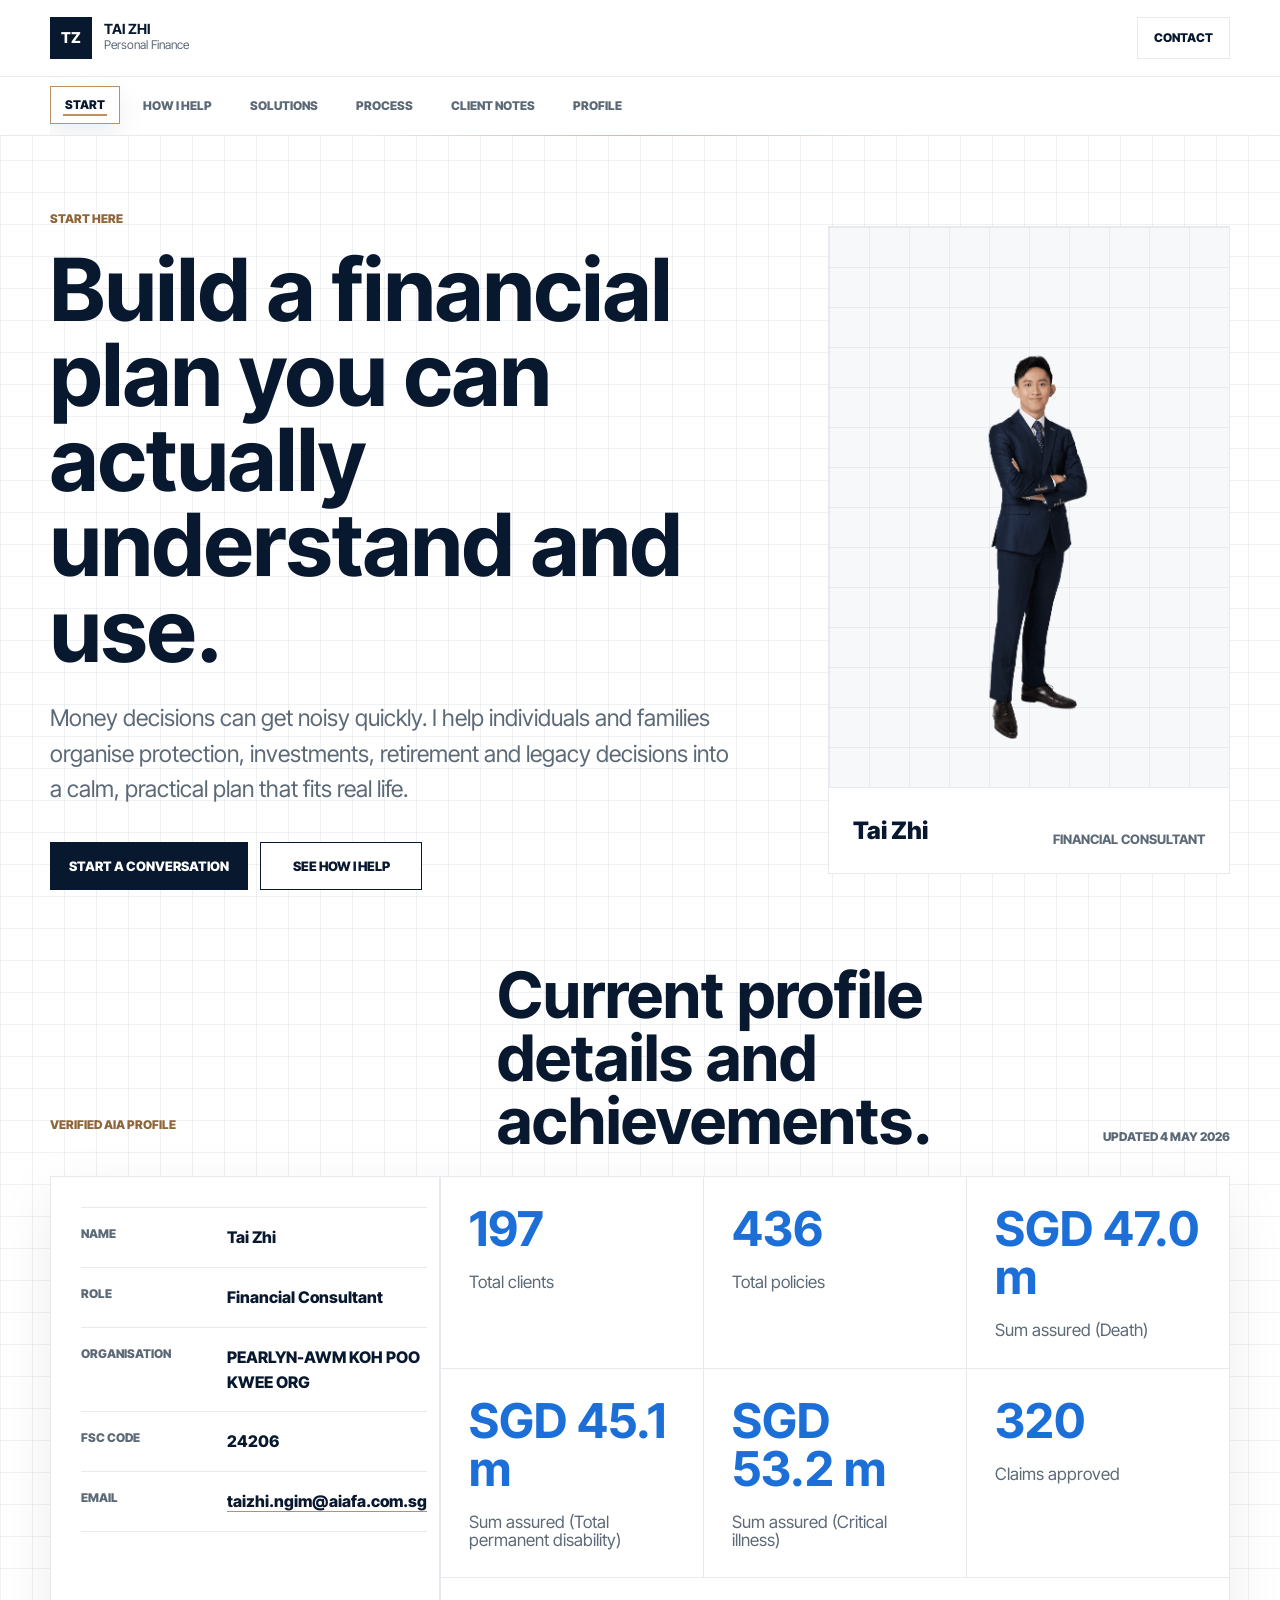
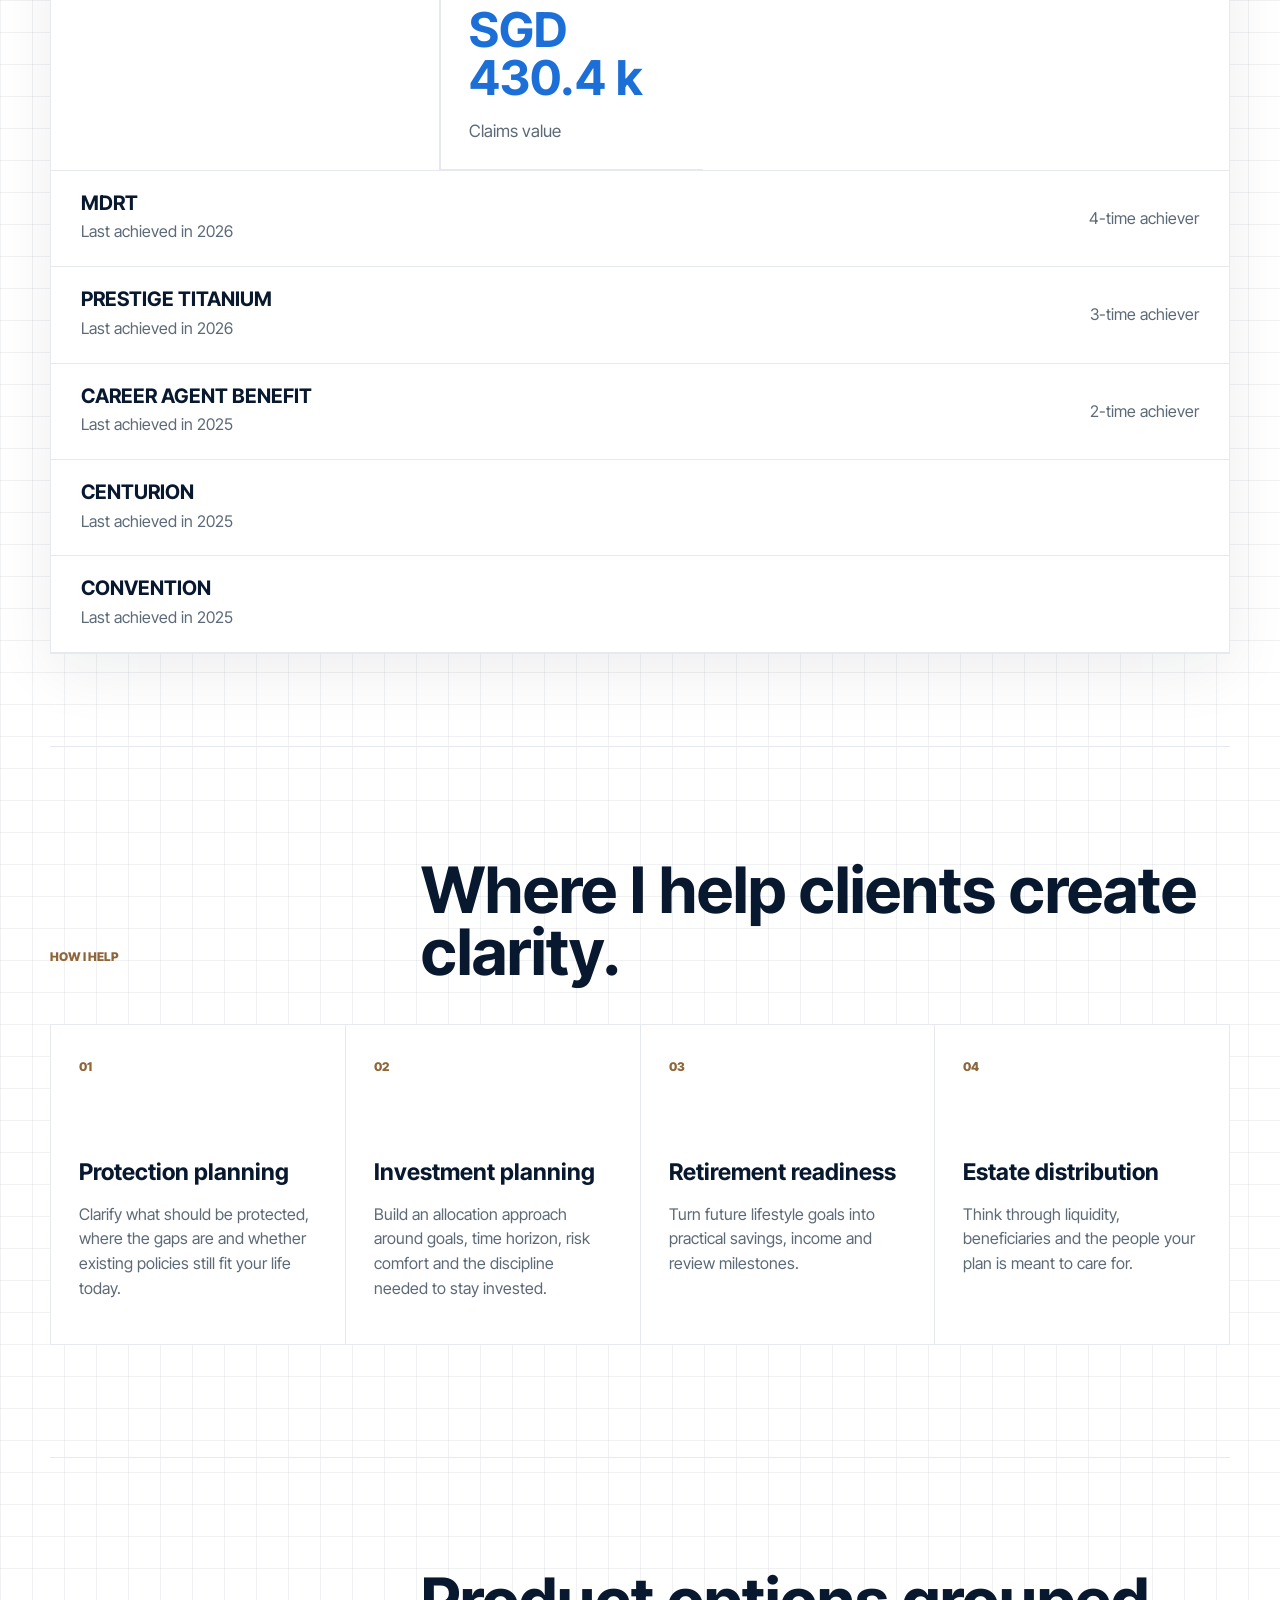
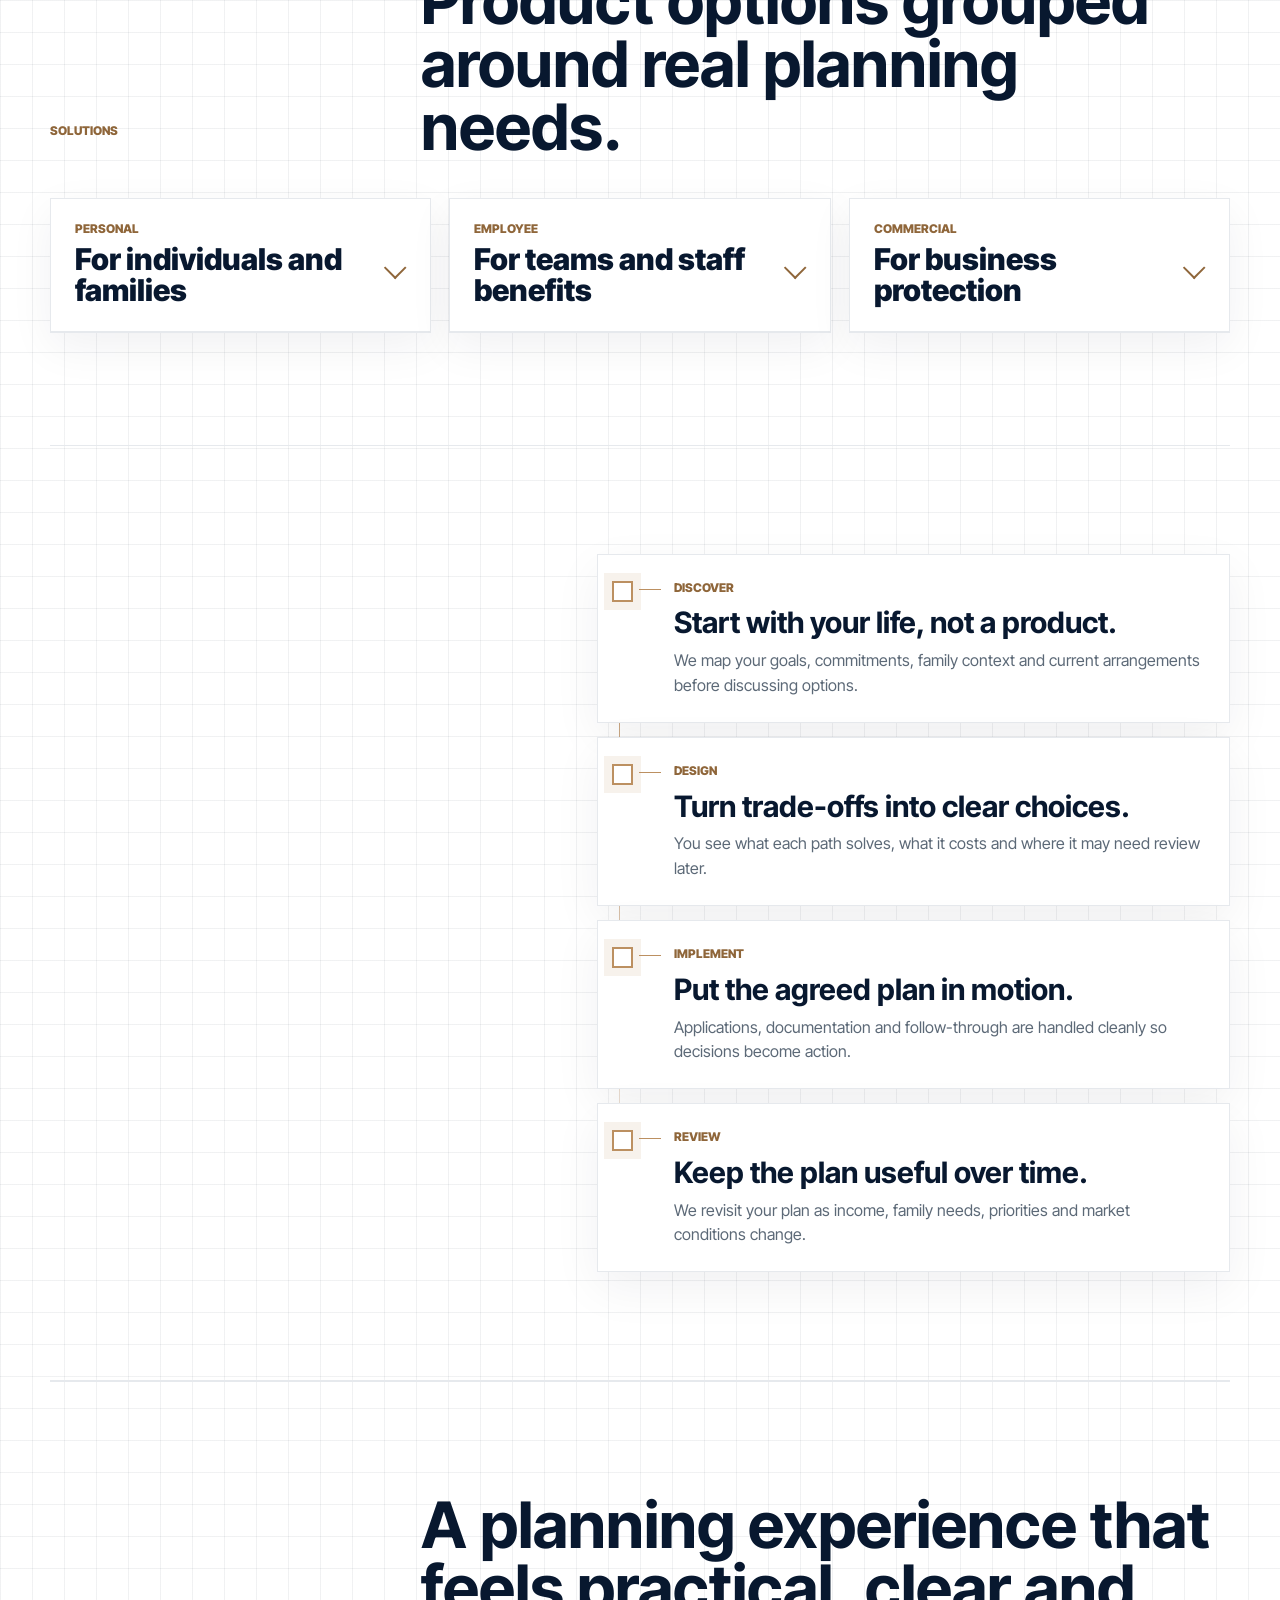
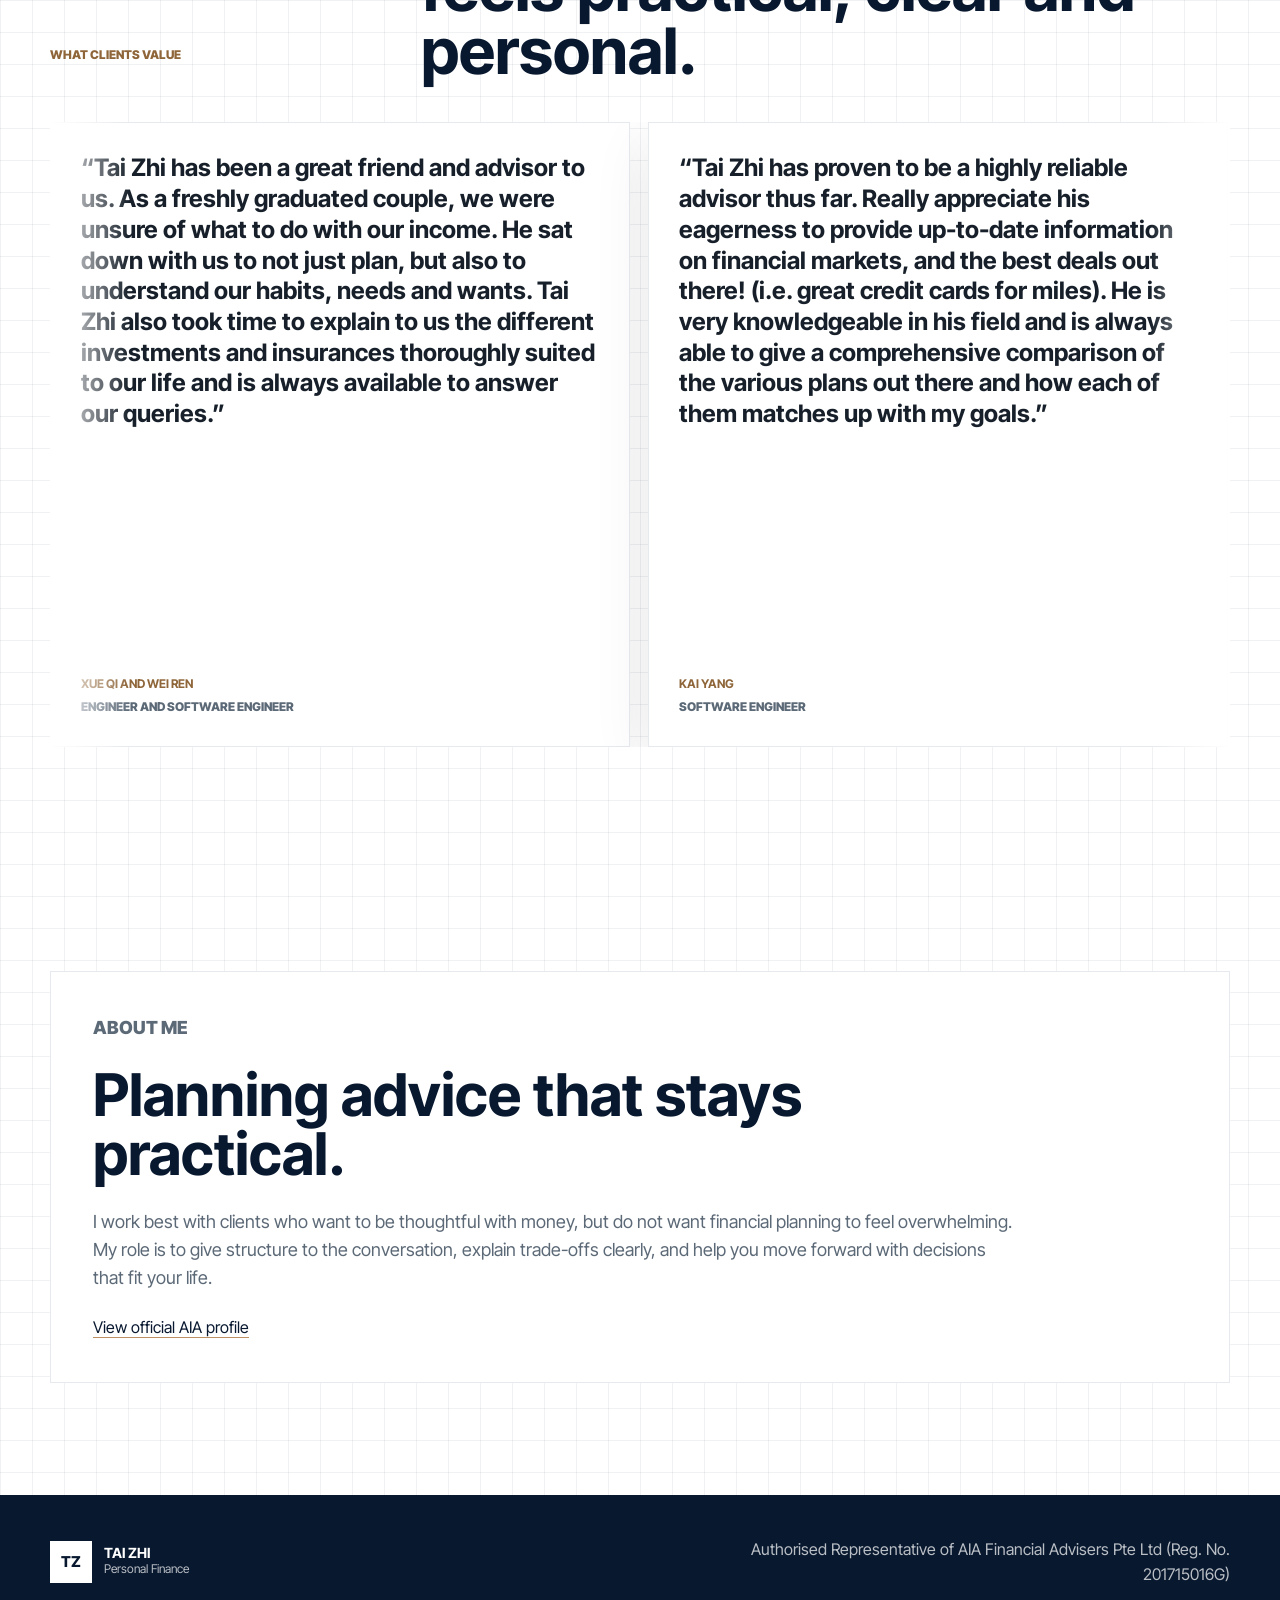
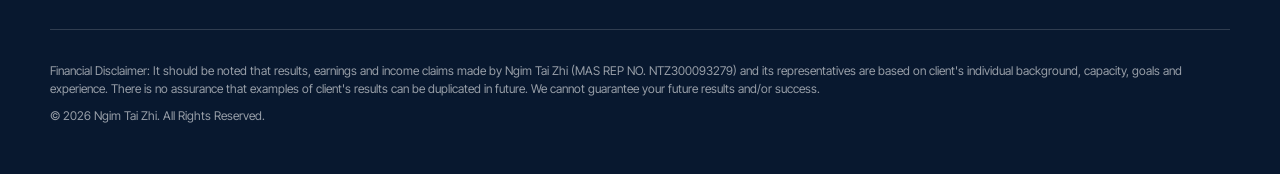
==== index.html @ 0b9ac3a2 "Add AIA proof section and testimonial carousel" ====
<!doctype html>
<html lang="en-SG">
  <head>
    <meta charset="utf-8">
    <meta name="viewport" content="width=device-width, initial-scale=1">
    <title>Ngim Tai Zhi | Personal Finance</title>
    <meta name="description" content="Friendly, structured financial planning with Ngim Tai Zhi, AIAFA Financial Services Consultant.">
    <meta property="og:title" content="Ngim Tai Zhi | Personal Finance">
    <meta property="og:description" content="Protection, investment, retirement and legacy planning made clearer.">
    <meta property="og:type" content="website">
    <meta property="og:image" content="assets/mirror/framerusercontent.com/images/7gYDsqdzxhE9u6Rc389NluDOKk.scale-down-to-1024.png">
    <meta name="theme-color" content="#08182f">
    <link rel="preconnect" href="https://fonts.googleapis.com">
    <link rel="preconnect" href="https://fonts.gstatic.com" crossorigin>
    <link href="https://fonts.googleapis.com/css2?family=Inter+Tight:wght@400;500;600;700;800;900&display=swap" rel="stylesheet">
    <link rel="stylesheet" href="assets/redesign.css">
    <script async src="https://www.googletagmanager.com/gtag/js?id=G-VYE7EDQP5F"></script>
    <script>
      window.dataLayer = window.dataLayer || [];
      function gtag(){window.dataLayer.push(arguments);}
      gtag("js", new Date());
      gtag("config", "G-VYE7EDQP5F");
    </script>
  </head>
  <body>
    <a class="skip-link" href="#main">Skip to content</a>

    <header class="site-header" data-header>
      <nav class="nav-shell" aria-label="Primary navigation">
        <a class="brand" href="#top" aria-label="Ngim Tai Zhi home">
          <span class="brand-mark">TZ</span>
          <span class="brand-text">
            <strong>Tai Zhi</strong>
            <small>Personal Finance</small>
          </span>
        </a>
        <a class="header-cta" href="https://wa.me/6597721028" target="_blank" rel="noopener">Contact</a>
      </nav>
    </header>

    <nav class="section-tabs" aria-label="Page sections">
      <div class="tab-inner">
        <a class="tab-link is-active" href="#top" data-tab-link>Start</a>
        <a class="tab-link" href="#services" data-tab-link>How I Help</a>
        <a class="tab-link" href="#products" data-tab-link>Solutions</a>
        <a class="tab-link" href="#method" data-tab-link>Process</a>
        <a class="tab-link" href="#testimonials" data-tab-link>Client Notes</a>
        <a class="tab-link" href="#profile" data-tab-link>Profile</a>
      </div>
    </nav>

    <main id="main">
      <section class="hero" id="top" aria-labelledby="hero-title">
        <div class="hero-copy">
          <p class="eyebrow">Start here</p>
          <h1 id="hero-title">Build a financial plan you can actually understand and use.</h1>
          <p class="hero-lede">
            Money decisions can get noisy quickly. I help individuals and families organise protection, investments, retirement and legacy decisions into a calm, practical plan that fits real life.
          </p>
          <div class="hero-actions">
            <a class="button button-primary" href="https://wa.me/6597721028" target="_blank" rel="noopener">Start a conversation</a>
            <a class="button button-secondary" href="#services">See how I help</a>
          </div>
        </div>
        <aside class="hero-card" aria-label="Tai Zhi profile summary">
          <div class="portrait-frame">
            <img src="assets/mirror/framerusercontent.com/images/7gYDsqdzxhE9u6Rc389NluDOKk.scale-down-to-1024.png" alt="Ngim Tai Zhi">
          </div>
          <div class="profile-mini">
            <p data-aia-name>Tai Zhi</p>
            <span data-aia-role>Financial Consultant</span>
          </div>
        </aside>
      </section>

      <section class="profile-proof scroll-section" id="profile" aria-labelledby="profile-proof-title">
        <div class="profile-proof-heading">
          <p class="eyebrow">Verified AIA profile</p>
          <h2 id="profile-proof-title">Current profile details and achievements.</h2>
          <p data-aia-synced>Updated 4 May 2026</p>
        </div>
        <div class="profile-proof-card">
          <div class="profile-summary">
            <dl>
              <div>
                <dt>Name</dt>
                <dd data-aia-name>Tai Zhi</dd>
              </div>
              <div>
                <dt>Role</dt>
                <dd data-aia-role>Financial Consultant</dd>
              </div>
              <div>
                <dt>Organisation</dt>
                <dd data-aia-organisation>PEARLYN-AWM KOH POO KWEE ORG</dd>
              </div>
              <div>
                <dt>FSC code</dt>
                <dd data-aia-fsc>24206</dd>
              </div>
              <div>
                <dt>Email</dt>
                <dd><a href="mailto:taizhi.ngim@aiafa.com.sg" data-aia-email>taizhi.ngim@aiafa.com.sg</a></dd>
              </div>
            </dl>
          </div>
          <div class="profile-stats" data-aia-stats>
            <div><strong>197</strong><span>Total clients</span></div>
            <div><strong>436</strong><span>Total policies</span></div>
            <div><strong>SGD 47.0 m</strong><span>Sum assured (Death)</span></div>
            <div><strong>SGD 45.1 m</strong><span>Sum assured (Total permanent disability)</span></div>
            <div><strong>SGD 53.2 m</strong><span>Sum assured (Critical illness)</span></div>
            <div><strong>320</strong><span>Claims approved</span></div>
            <div><strong>SGD 430.4 k</strong><span>Claims value</span></div>
          </div>
          <div class="achievement-list" data-aia-achievements>
            <article>
              <div><h3>MDRT</h3><p>Last achieved in 2026</p></div>
              <span>4-time achiever</span>
            </article>
            <article>
              <div><h3>PRESTIGE TITANIUM</h3><p>Last achieved in 2026</p></div>
              <span>3-time achiever</span>
            </article>
            <article>
              <div><h3>CAREER AGENT BENEFIT</h3><p>Last achieved in 2025</p></div>
              <span>2-time achiever</span>
            </article>
            <article>
              <div><h3>CENTURION</h3><p>Last achieved in 2025</p></div>
            </article>
            <article>
              <div><h3>CONVENTION</h3><p>Last achieved in 2025</p></div>
            </article>
          </div>
        </div>
      </section>

      <section class="section services-section scroll-section" id="services" aria-labelledby="services-title">
        <div class="section-heading">
          <p class="eyebrow">How I help</p>
          <h2 id="services-title">Where I help clients create clarity.</h2>
        </div>
        <div class="service-grid">
          <article>
            <span>01</span>
            <h3>Protection planning</h3>
            <p>Clarify what should be protected, where the gaps are and whether existing policies still fit your life today.</p>
          </article>
          <article>
            <span>02</span>
            <h3>Investment planning</h3>
            <p>Build an allocation approach around goals, time horizon, risk comfort and the discipline needed to stay invested.</p>
          </article>
          <article>
            <span>03</span>
            <h3>Retirement readiness</h3>
            <p>Turn future lifestyle goals into practical savings, income and review milestones.</p>
          </article>
          <article>
            <span>04</span>
            <h3>Estate distribution</h3>
            <p>Think through liquidity, beneficiaries and the people your plan is meant to care for.</p>
          </article>
        </div>
      </section>

      <section class="section product-section scroll-section" id="products" aria-labelledby="products-title">
        <div class="section-heading">
          <p class="eyebrow">Solutions</p>
          <h2 id="products-title">Product options grouped around real planning needs.</h2>
        </div>
        <div class="offering-cards" data-offerings>
          <article class="offering-card">
            <button class="offering-trigger" type="button" aria-expanded="false">
              <span>
                <small>Personal</small>
                For individuals and families
              </span>
              <span class="chevron" aria-hidden="true"></span>
            </button>
            <div class="offering-content">
              <div>
                <h3>Protection</h3>
                <ul>
                  <li>Life insurance</li>
                  <li>Critical illness insurance</li>
                  <li>Accident and health insurance</li>
                  <li>Disability insurance</li>
                  <li>Travel insurance</li>
                </ul>
              </div>
              <div>
                <h3>Savings and investments</h3>
                <ul>
                  <li>Investment-linked plans</li>
                  <li>Savings and endowment plans</li>
                  <li>Retirement payout plans</li>
                  <li>Legacy plans</li>
                </ul>
              </div>
            </div>
          </article>
          <article class="offering-card">
            <button class="offering-trigger" type="button" aria-expanded="false">
              <span>
                <small>Employee</small>
                For teams and staff benefits
              </span>
              <span class="chevron" aria-hidden="true"></span>
            </button>
            <div class="offering-content">
              <div>
                <h3>Group benefits</h3>
                <ul>
                  <li>Group life insurance</li>
                  <li>Group critical illness insurance</li>
                  <li>Group accident and health insurance</li>
                  <li>Group outpatient GP coverage</li>
                  <li>Group dental insurance</li>
                  <li>Group foreign worker insurance</li>
                  <li>Group business travel insurance</li>
                </ul>
              </div>
            </div>
          </article>
          <article class="offering-card">
            <button class="offering-trigger" type="button" aria-expanded="false">
              <span>
                <small>Commercial</small>
                For business protection
              </span>
              <span class="chevron" aria-hidden="true"></span>
            </button>
            <div class="offering-content">
              <div>
                <h3>Business coverage</h3>
                <ul>
                  <li>Property insurance</li>
                  <li>Liability insurance</li>
                  <li>Motor insurance</li>
                  <li>Construction insurance</li>
                </ul>
              </div>
            </div>
          </article>
        </div>
      </section>

      <section class="method-section scroll-section" id="method" aria-labelledby="method-title">
        <div class="method-heading">
          <p class="eyebrow">How we work</p>
          <h2 id="method-title">A simple rhythm for decisions you can stand behind.</h2>
        </div>
        <div class="process-display" role="list">
          <article class="process-card" role="listitem">
            <span>Discover</span>
            <h3>Start with your life, not a product.</h3>
            <p>We map your goals, commitments, family context and current arrangements before discussing options.</p>
          </article>
          <article class="process-card" role="listitem">
            <span>Design</span>
            <h3>Turn trade-offs into clear choices.</h3>
            <p>You see what each path solves, what it costs and where it may need review later.</p>
          </article>
          <article class="process-card" role="listitem">
            <span>Implement</span>
            <h3>Put the agreed plan in motion.</h3>
            <p>Applications, documentation and follow-through are handled cleanly so decisions become action.</p>
          </article>
          <article class="process-card" role="listitem">
            <span>Review</span>
            <h3>Keep the plan useful over time.</h3>
            <p>We revisit your plan as income, family needs, priorities and market conditions change.</p>
          </article>
        </div>
      </section>

      <section class="section testimonial-section scroll-section" id="testimonials" aria-labelledby="testimonials-title">
        <div class="section-heading">
          <p class="eyebrow">What clients value</p>
          <h2 id="testimonials-title">A planning experience that feels practical, clear and personal.</h2>
        </div>
        <div class="testimonial-carousel" aria-label="Client testimonial carousel">
          <div class="testimonial-track">
            <figure class="testimonial-card">
              <blockquote>“Tai Zhi has been a great friend and advisor to us. As a freshly graduated couple, we were unsure of what to do with our income. He sat down with us to not just plan, but also to understand our habits, needs and wants. Tai Zhi also took time to explain to us the different investments and insurances thoroughly suited to our life and is always available to answer our queries.”</blockquote>
              <figcaption><strong>Xue Qi and Wei Ren</strong><span>Engineer and Software Engineer</span></figcaption>
            </figure>
            <figure class="testimonial-card">
              <blockquote>“Tai Zhi has proven to be a highly reliable advisor thus far. Really appreciate his eagerness to provide up-to-date information on financial markets, and the best deals out there! (i.e. great credit cards for miles). He is very knowledgeable in his field and is always able to give a comprehensive comparison of the various plans out there and how each of them matches up with my goals.”</blockquote>
              <figcaption><strong>Kai Yang</strong><span>Software Engineer</span></figcaption>
            </figure>
            <figure class="testimonial-card">
              <blockquote>“The past 5 years with Tai Zhi has been professional and delightful. He possesses a great understanding of personal finance and his ability to be analytical yet able to translate complex financial concepts into clear, actionable advice has been invaluable to me. He understands my goals, risk tolerance and preferences, tailoring a comprehensive financial plan that aligns perfectly with our needs. Tai Zhi also consistently keeps us informed about new developments concerning our portfolio to ensure it is well balanced and prudent, and would regularly offer proactive advice on new developments. He remains easily reachable and approachable all these years!”</blockquote>
              <figcaption><strong>Cyrus and Merjorie</strong><span>Software Engineer and Product Manager</span></figcaption>
            </figure>
            <figure class="testimonial-card">
              <blockquote>“Working with Tai Zhi over the past couple of years has not only brought significant tranquility to my financial life but also added a layer of trust and reliability that is hard to find. His profound expertise in financial planning and investment is evident, yet what strikes me most is his humility and honesty when faced with uncertainties, and always ensuring to seek out answers diligently. I experience peace of mind knowing that my finances are in his capable hands, is invaluable and allows me to focus on other aspects of life without any underlying worry about!”</blockquote>
              <figcaption><strong>Chester</strong><span>Software Engineer</span></figcaption>
            </figure>
            <figure class="testimonial-card" aria-hidden="true">
              <blockquote>“Tai Zhi has been a great friend and advisor to us. As a freshly graduated couple, we were unsure of what to do with our income. He sat down with us to not just plan, but also to understand our habits, needs and wants. Tai Zhi also took time to explain to us the different investments and insurances thoroughly suited to our life and is always available to answer our queries.”</blockquote>
              <figcaption><strong>Xue Qi and Wei Ren</strong><span>Engineer and Software Engineer</span></figcaption>
            </figure>
            <figure class="testimonial-card" aria-hidden="true">
              <blockquote>“Tai Zhi has proven to be a highly reliable advisor thus far. Really appreciate his eagerness to provide up-to-date information on financial markets, and the best deals out there! (i.e. great credit cards for miles). He is very knowledgeable in his field and is always able to give a comprehensive comparison of the various plans out there and how each of them matches up with my goals.”</blockquote>
              <figcaption><strong>Kai Yang</strong><span>Software Engineer</span></figcaption>
            </figure>
            <figure class="testimonial-card" aria-hidden="true">
              <blockquote>“The past 5 years with Tai Zhi has been professional and delightful. He possesses a great understanding of personal finance and his ability to be analytical yet able to translate complex financial concepts into clear, actionable advice has been invaluable to me. He understands my goals, risk tolerance and preferences, tailoring a comprehensive financial plan that aligns perfectly with our needs. Tai Zhi also consistently keeps us informed about new developments concerning our portfolio to ensure it is well balanced and prudent, and would regularly offer proactive advice on new developments. He remains easily reachable and approachable all these years!”</blockquote>
              <figcaption><strong>Cyrus and Merjorie</strong><span>Software Engineer and Product Manager</span></figcaption>
            </figure>
            <figure class="testimonial-card" aria-hidden="true">
              <blockquote>“Working with Tai Zhi over the past couple of years has not only brought significant tranquility to my financial life but also added a layer of trust and reliability that is hard to find. His profound expertise in financial planning and investment is evident, yet what strikes me most is his humility and honesty when faced with uncertainties, and always ensuring to seek out answers diligently. I experience peace of mind knowing that my finances are in his capable hands, is invaluable and allows me to focus on other aspects of life without any underlying worry about!”</blockquote>
              <figcaption><strong>Chester</strong><span>Software Engineer</span></figcaption>
            </figure>
          </div>
        </div>
      </section>

      <section class="section profile-section scroll-section" aria-labelledby="profile-title">
        <article class="about-card">
          <p class="eyebrow">About me</p>
          <h2 id="profile-title">Planning advice that stays practical.</h2>
          <p>
            I work best with clients who want to be thoughtful with money, but do not want financial planning to feel overwhelming. My role is to give structure to the conversation, explain trade-offs clearly, and help you move forward with decisions that fit your life.
          </p>
          <a href="https://www.aia.com.sg/en/agent-profile?cd=011&q=xc30d040903027e3aa989713403fb74d23d01ea5ded1381c48278f7943a4037b4d7827c48d038cf7a2e228e761c1370c6a0d27c20cdddf482da065c3886e3b2bc9e1ad74a409c158d772cff60ab97&utm_source=ig&utm_medium=social&utm_content=link_in_bio" target="_blank" rel="noopener">View official AIA profile</a>
        </article>
      </section>

    </main>

    <a class="back-to-top" href="#top" aria-label="Return to top" title="Return to top">↑</a>

    <footer class="site-footer">
      <div class="footer-top">
        <a class="brand" href="#top" aria-label="Ngim Tai Zhi home">
          <span class="brand-mark">TZ</span>
          <span class="brand-text">
            <strong>Tai Zhi</strong>
            <small>Personal Finance</small>
          </span>
        </a>
        <p>Authorised Representative of AIA Financial Advisers Pte Ltd (Reg. No. 201715016G)</p>
      </div>
      <div class="legal">
        <p>Financial Disclaimer: It should be noted that results, earnings and income claims made by Ngim Tai Zhi (MAS REP NO. NTZ300093279) and its representatives are based on client's individual background, capacity, goals and experience. There is no assurance that examples of client's results can be duplicated in future. We cannot guarantee your future results and/or success.</p>
        <p>&copy; 2026 Ngim Tai Zhi. All Rights Reserved.</p>
      </div>
    </footer>

    <script src="assets/redesign.js"></script>
  </body>
</html>
---- assets/redesign.css ----
:root {
  --blue: #08182f;
  --blue-2: #10294a;
  --gold: #bc9061;
  --gold-2: #8f663a;
  --ink: #17202a;
  --muted: #5c6977;
  --line: #e6e9ed;
  --soft: #f6f8fa;
  --white: #ffffff;
  --max: 1180px;
  --header-height: 76px;
  --tabs-height: 58px;
}

* {
  box-sizing: border-box;
}

html {
  scroll-behavior: smooth;
}

body {
  margin: 0;
  color: var(--ink);
  background:
    linear-gradient(rgba(8, 24, 47, 0.06) 1px, transparent 1px),
    linear-gradient(90deg, rgba(8, 24, 47, 0.06) 1px, transparent 1px),
    var(--white);
  background-size: 32px 32px;
  font-family: "Inter Tight", ui-sans-serif, system-ui, -apple-system, BlinkMacSystemFont, "Segoe UI", sans-serif;
  line-height: 1.55;
  text-rendering: optimizeLegibility;
}

body.nav-open {
  overflow: hidden;
}

img {
  max-width: 100%;
  display: block;
}

a {
  color: inherit;
  text-decoration: none;
}

.sr-only,
.skip-link {
  position: absolute;
  width: 1px;
  height: 1px;
  padding: 0;
  margin: -1px;
  overflow: hidden;
  clip: rect(0, 0, 0, 0);
  white-space: nowrap;
  border: 0;
}

.skip-link:focus {
  left: 16px;
  top: 16px;
  width: auto;
  height: auto;
  margin: 0;
  padding: 10px 14px;
  clip: auto;
  color: var(--white);
  background: var(--blue);
  z-index: 20;
}

.site-header {
  position: sticky;
  top: 0;
  z-index: 12;
  background: rgba(255, 255, 255, 0.94);
  border-bottom: 1px solid var(--line);
  backdrop-filter: blur(14px);
}

.nav-shell {
  width: min(var(--max), calc(100% - 48px));
  min-height: 76px;
  margin: 0 auto;
  display: flex;
  align-items: center;
  justify-content: space-between;
  gap: 24px;
}

.brand {
  display: inline-flex;
  align-items: center;
  gap: 12px;
  min-width: 0;
}

.brand-mark {
  width: 42px;
  height: 42px;
  display: grid;
  place-items: center;
  color: var(--white);
  background: var(--blue);
  font-size: 15px;
  font-weight: 800;
}

.brand-text {
  display: grid;
}

.brand-text strong {
  color: var(--blue);
  font-size: 14px;
  line-height: 1.1;
  text-transform: uppercase;
}

.brand-text small {
  color: var(--muted);
  font-size: 12px;
}

.header-cta {
  display: inline-flex;
  align-items: center;
  justify-content: center;
  min-height: 42px;
  padding: 0 16px;
  color: var(--blue);
  background: var(--white);
  border: 1px solid var(--line);
  font-size: 12px;
  font-weight: 850;
  text-transform: uppercase;
  transition: color 180ms ease, background 180ms ease, border-color 180ms ease;
}

.header-cta:hover,
.header-cta:focus-visible {
  color: var(--white);
  background: var(--blue);
  border-color: var(--blue);
}

.section-tabs {
  position: sticky;
  top: var(--header-height);
  z-index: 11;
  min-height: var(--tabs-height);
  background: rgba(255, 255, 255, 0.9);
  border-bottom: 1px solid var(--line);
  backdrop-filter: blur(14px);
}

.section-tabs::after {
  content: "";
  position: absolute;
  left: 0;
  right: 0;
  bottom: -1px;
  height: 1px;
  background: linear-gradient(90deg, transparent, rgba(188, 144, 97, 0.75), transparent);
  transform: scaleX(0.42);
  opacity: 0.7;
  animation: tabRailSweep 900ms ease both;
}

.tab-inner {
  width: min(var(--max), calc(100% - 48px));
  min-height: var(--tabs-height);
  margin: 0 auto;
  display: flex;
  align-items: center;
  gap: 8px;
  overflow-x: auto;
  -webkit-overflow-scrolling: touch;
  scrollbar-width: none;
}

.tab-inner::-webkit-scrollbar {
  display: none;
}

.tab-link {
  position: relative;
  flex: 0 0 auto;
  display: inline-flex;
  align-items: center;
  min-height: 38px;
  padding: 0 14px;
  color: var(--muted);
  border: 1px solid transparent;
  font-size: 12px;
  font-weight: 850;
  text-transform: uppercase;
  white-space: nowrap;
  overflow: hidden;
  transition: color 180ms ease, background 180ms ease, border-color 180ms ease, transform 180ms ease, box-shadow 180ms ease;
}

.tab-link::before {
  content: "";
  position: absolute;
  left: 12px;
  right: 12px;
  bottom: 7px;
  height: 2px;
  background: var(--gold);
  transform: scaleX(0);
  transform-origin: center;
  transition: transform 220ms ease;
}

.tab-link:hover,
.tab-link:focus-visible,
.tab-link.is-active {
  color: var(--blue);
  background: var(--white);
  border-color: var(--gold);
  box-shadow: 0 10px 28px rgba(8, 24, 47, 0.08);
  transform: translateY(-1px);
}

.tab-link:hover::before,
.tab-link:focus-visible::before,
.tab-link.is-active::before,
.tab-link.is-activating::before {
  transform: scaleX(1);
}

.tab-link.is-activating {
  animation: tabPulse 360ms ease;
}

@keyframes tabRailSweep {
  from {
    opacity: 0;
    transform: scaleX(0);
  }
  to {
    opacity: 0.7;
    transform: scaleX(0.42);
  }
}

@keyframes tabPulse {
  50% {
    transform: translateY(-2px) scale(1.02);
  }
}

.hero {
  width: min(var(--max), calc(100% - 48px));
  min-height: calc(100vh - var(--header-height) - var(--tabs-height));
  margin: 0 auto;
  display: grid;
  grid-template-columns: minmax(0, 1.1fr) minmax(320px, 0.62fr);
  gap: 64px;
  align-items: center;
  padding: 74px 0;
  scroll-margin-top: calc(var(--header-height) + var(--tabs-height) + 24px);
}

.hero-copy {
  max-width: 790px;
}

.eyebrow,
.section-label {
  margin: 0 0 18px;
  color: var(--gold-2);
  font-size: 12px;
  font-weight: 850;
  text-transform: uppercase;
}

.hero h1,
.profile-proof-heading h2,
.section-heading h2,
.method-heading h2,
.profile-panel h2 {
  margin: 0;
  color: var(--blue);
  font-size: clamp(44px, 6.8vw, 96px);
  line-height: 0.98;
  letter-spacing: 0;
}

.hero-lede {
  max-width: 680px;
  margin: 28px 0 0;
  color: var(--muted);
  font-size: clamp(18px, 2vw, 23px);
}

.hero-actions {
  display: flex;
  flex-wrap: wrap;
  gap: 12px;
  margin-top: 34px;
}

.button {
  min-height: 48px;
  min-width: 162px;
  display: inline-flex;
  align-items: center;
  justify-content: center;
  padding: 13px 18px;
  border: 1px solid var(--blue);
  font-size: 13px;
  font-weight: 850;
  text-transform: uppercase;
  transition: color 180ms ease, background 180ms ease, border-color 180ms ease, transform 180ms ease;
}

.button:hover,
.button:focus-visible {
  transform: translateY(-2px);
}

.button-primary {
  color: var(--white);
  background: var(--blue);
}

.button-primary:hover,
.button-primary:focus-visible {
  background: var(--blue-2);
}

.button-secondary {
  color: var(--blue);
  background: var(--white);
}

.button-secondary:hover,
.button-secondary:focus-visible {
  color: var(--white);
  background: var(--gold);
  border-color: var(--gold);
}

.hero-card {
  align-self: center;
  display: grid;
  grid-template-rows: 1fr auto;
  min-height: 0;
  background: var(--white);
  border: 1px solid var(--line);
}

.portrait-frame {
  position: relative;
  display: flex;
  align-items: end;
  justify-content: center;
  min-height: 560px;
  overflow: visible;
  background:
    linear-gradient(90deg, rgba(8, 24, 47, 0.06) 1px, transparent 1px),
    linear-gradient(180deg, rgba(8, 24, 47, 0.06) 1px, transparent 1px),
    var(--soft);
  background-size: 40px 40px;
}

.portrait-frame img {
  width: min(82%, 360px);
  height: auto;
  margin-top: 24px;
}

.profile-mini {
  display: flex;
  align-items: end;
  justify-content: space-between;
  gap: 18px;
  padding: 24px;
  border-top: 1px solid var(--line);
  background: var(--white);
}

.profile-mini p {
  margin: 0;
  color: var(--blue);
  font-size: 24px;
  font-weight: 850;
}

.profile-mini span {
  color: var(--muted);
  font-size: 13px;
  font-weight: 750;
  text-align: right;
  text-transform: uppercase;
}

.profile-proof {
  width: min(var(--max), calc(100% - 48px));
  margin: 0 auto 36px;
  display: grid;
  gap: 24px;
  padding: 0 0 92px;
  border-bottom: 1px solid var(--line);
}

.profile-proof-heading {
  display: grid;
  grid-template-columns: minmax(0, 0.72fr) minmax(0, 1fr) auto;
  gap: 36px;
  align-items: end;
}

.profile-proof-heading h2 {
  font-size: clamp(34px, 4.6vw, 68px);
}

.profile-proof-heading p:last-child {
  margin: 0 0 6px;
  color: var(--muted);
  font-size: 12px;
  font-weight: 850;
  text-align: right;
  text-transform: uppercase;
}

.profile-proof-card {
  display: grid;
  grid-template-columns: minmax(260px, 0.66fr) minmax(0, 1.34fr);
  gap: 0;
  background: var(--white);
  border: 1px solid var(--line);
  box-shadow: 0 18px 58px rgba(8, 24, 47, 0.07);
}

.profile-summary {
  padding: 30px;
  border-right: 1px solid var(--line);
}

.profile-summary dl,
.profile-data dl {
  margin: 0;
  display: grid;
  gap: 0;
}

.profile-summary div,
.profile-data div {
  display: grid;
  grid-template-columns: 128px 1fr;
  gap: 18px;
  padding: 17px 0;
  border-bottom: 1px solid var(--line);
}

.profile-summary div:first-child,
.profile-data div:first-child {
  border-top: 1px solid var(--line);
}

.profile-summary dt,
.profile-data dt {
  color: var(--muted);
  font-size: 12px;
  font-weight: 850;
  text-transform: uppercase;
}

.profile-summary dd,
.profile-data dd {
  margin: 0;
  color: var(--blue);
  font-weight: 800;
}

.profile-summary a,
.profile-data a,
.about-card a {
  color: var(--blue);
  text-decoration: underline;
  text-decoration-color: var(--gold);
  text-underline-offset: 4px;
}

.profile-stats {
  display: grid;
  grid-template-columns: repeat(3, minmax(0, 1fr));
  background: var(--white);
}

.profile-stats div {
  min-height: 146px;
  padding: 28px;
  background: var(--white);
  border-left: 1px solid var(--line);
  border-bottom: 1px solid var(--line);
}

.profile-stats strong {
  display: block;
  color: #1d6fd8;
  font-size: clamp(30px, 4vw, 48px);
  line-height: 1;
}

.profile-stats span {
  display: block;
  margin-top: 20px;
  color: var(--muted);
  font-size: 17px;
  line-height: 1.08;
}

.achievement-list {
  grid-column: 1 / -1;
  display: grid;
  background: var(--white);
  border-top: 1px solid var(--line);
}

.achievement-list article {
  display: grid;
  grid-template-columns: minmax(0, 1fr) auto;
  gap: 24px;
  align-items: center;
  min-height: 82px;
  padding: 22px 30px;
  background: var(--white);
  border-bottom: 1px solid var(--line);
}

.achievement-list h3 {
  margin: 0;
  color: var(--blue);
  font-size: 20px;
  line-height: 1.08;
}

.achievement-list p,
.achievement-list span {
  margin: 5px 0 0;
  color: var(--muted);
  font-size: 16px;
}

.achievement-list span {
  margin: 0;
  text-align: right;
}

.section,
.method-section,
.scroll-section {
  width: min(var(--max), calc(100% - 48px));
  margin: 0 auto;
}

.scroll-section {
  scroll-margin-top: calc(var(--header-height) + var(--tabs-height) + 28px);
}

.reveal {
  opacity: 0;
  transform: translateY(26px);
  transition: opacity 620ms ease, transform 620ms ease;
  transition-delay: var(--reveal-delay, 0ms);
}

.reveal.is-visible {
  opacity: 1;
  transform: translateY(0);
}

.section {
  padding: 112px 0;
}

.intro-section {
  display: grid;
  grid-template-columns: 0.38fr minmax(0, 1fr);
  gap: 80px;
  border-bottom: 1px solid var(--line);
}

.intro-copy {
  max-width: 900px;
}

.profile-proof-heading h2,
.section-heading h2,
.method-heading h2,
.profile-panel h2 {
  font-size: clamp(36px, 5vw, 72px);
}

.profile-note {
  max-width: 680px;
  margin: 24px 0 0;
  color: var(--muted);
  font-size: 18px;
}

.section-heading {
  display: grid;
  grid-template-columns: 0.36fr minmax(0, 1fr);
  gap: 80px;
  align-items: end;
  margin-bottom: 40px;
}

.service-grid {
  display: grid;
  grid-template-columns: repeat(4, minmax(0, 1fr));
  border-top: 1px solid var(--line);
  border-left: 1px solid var(--line);
}

.service-grid article {
  min-height: 320px;
  padding: 28px;
  border-right: 1px solid var(--line);
  border-bottom: 1px solid var(--line);
  background: var(--white);
}

.service-grid span {
  color: var(--gold-2);
  font-size: 12px;
  font-weight: 850;
}

.service-grid h3 {
  margin: 82px 0 16px;
  color: var(--blue);
  font-size: 23px;
  line-height: 1.12;
}

.service-grid p {
  margin: 0;
  color: var(--muted);
}

.product-section {
  border-top: 1px solid var(--line);
}

.offering-cards {
  display: grid;
  grid-template-columns: repeat(3, minmax(0, 1fr));
  gap: 18px;
}

.offering-card {
  overflow: hidden;
  background: var(--white);
  border: 1px solid var(--line);
  box-shadow: 0 14px 42px rgba(8, 24, 47, 0.06);
  transition: transform 220ms ease, box-shadow 220ms ease, border-color 220ms ease;
}

.offering-card:hover {
  transform: translateY(-3px);
  border-color: rgba(188, 144, 97, 0.55);
  box-shadow: 0 20px 56px rgba(8, 24, 47, 0.1);
}

.offering-trigger {
  width: 100%;
  min-height: 118px;
  display: flex;
  align-items: center;
  justify-content: space-between;
  gap: 18px;
  padding: 24px;
  color: var(--blue);
  background: var(--white);
  border: 0;
  border-bottom: 1px solid var(--line);
  font: inherit;
  font-size: clamp(22px, 2.4vw, 30px);
  font-weight: 850;
  line-height: 1.05;
  text-align: left;
  cursor: pointer;
  transition: background 180ms ease, color 180ms ease;
}

.offering-trigger:hover,
.offering-trigger:focus-visible {
  background:
    linear-gradient(90deg, rgba(188, 144, 97, 0.16), transparent 46%),
    var(--white);
}

.offering-trigger small {
  display: block;
  margin-bottom: 8px;
  color: var(--gold-2);
  font-size: 12px;
  font-weight: 850;
  text-transform: uppercase;
}

.chevron {
  flex: 0 0 auto;
  width: 16px;
  height: 16px;
  border-top: 2px solid var(--gold-2);
  border-left: 2px solid var(--gold-2);
  transform: rotate(45deg) translateY(4px);
  transition: transform 220ms ease;
}

.offering-card:not(.is-open) .chevron {
  transform: rotate(225deg) translateY(-4px);
}

.offering-content {
  display: grid;
  gap: 28px;
  max-height: 760px;
  padding: 26px 28px 30px;
  background: var(--white);
  overflow: hidden;
  transition: max-height 260ms ease, padding 260ms ease;
}

.offering-card:not(.is-open) .offering-content {
  max-height: 0;
  padding-top: 0;
  padding-bottom: 0;
}

.offering-content div {
  padding-left: 16px;
  border-left: 3px solid rgba(188, 144, 97, 0.42);
}

.offering-content h3 {
  margin: 0 0 8px;
  color: var(--blue);
  font-size: 22px;
  line-height: 1.12;
}

.offering-content ul {
  margin: 0;
  padding-left: 18px;
  color: var(--muted);
}

.offering-content li + li {
  margin-top: 5px;
}

.method-section {
  display: grid;
  grid-template-columns: 0.86fr 1.14fr;
  gap: 70px;
  padding: 98px 0;
  border-top: 1px solid var(--line);
  border-bottom: 1px solid var(--line);
}

.method-heading {
  position: sticky;
  top: 108px;
  align-self: start;
}

.process-display {
  position: relative;
  display: grid;
  gap: 14px;
  padding: 10px 0;
}

.process-display::before {
  content: "";
  position: absolute;
  top: 30px;
  bottom: 30px;
  left: 22px;
  width: 1px;
  background: linear-gradient(180deg, var(--gold), rgba(188, 144, 97, 0.08));
}

.process-card {
  position: relative;
  display: grid;
  gap: 10px;
  padding: 24px 26px 24px 76px;
  background: var(--white);
  border: 1px solid var(--line);
  box-shadow: 0 16px 46px rgba(8, 24, 47, 0.06);
  transition: transform 220ms ease, border-color 220ms ease, box-shadow 220ms ease;
}

.process-card::before {
  content: "";
  position: absolute;
  top: 26px;
  left: 14px;
  width: 17px;
  height: 17px;
  background: var(--white);
  border: 2px solid var(--gold);
  box-shadow: 0 0 0 8px rgba(188, 144, 97, 0.12);
}

.process-card::after {
  content: "";
  position: absolute;
  top: 34px;
  left: 41px;
  width: 22px;
  height: 1px;
  background: var(--gold);
}

.process-card:hover {
  transform: translateX(4px);
  border-color: rgba(188, 144, 97, 0.62);
  box-shadow: 0 22px 60px rgba(8, 24, 47, 0.1);
}

.process-card span {
  color: var(--gold-2);
  font-size: 12px;
  font-weight: 850;
  text-transform: uppercase;
}

.process-card h3 {
  margin: 0;
  color: var(--blue);
  font-size: clamp(21px, 2.3vw, 30px);
  line-height: 1.05;
}

.process-card p {
  margin: 0;
  color: var(--muted);
}

.profile-section {
  display: grid;
  gap: 18px;
}

.testimonial-section {
  border-top: 1px solid var(--line);
}

.testimonial-carousel {
  position: relative;
  width: 100%;
  overflow: hidden;
}

.testimonial-carousel::before,
.testimonial-carousel::after {
  content: "";
  position: absolute;
  top: 0;
  bottom: 0;
  z-index: 2;
  width: 80px;
  pointer-events: none;
}

.testimonial-carousel::before {
  left: 0;
  background: linear-gradient(90deg, var(--white), transparent);
}

.testimonial-carousel::after {
  right: 0;
  background: linear-gradient(270deg, var(--white), transparent);
}

.testimonial-track {
  width: max-content;
  display: flex;
  gap: 18px;
  animation: testimonialScroll 64s linear infinite;
}

.testimonial-carousel:hover .testimonial-track,
.testimonial-carousel:focus-within .testimonial-track {
  animation-play-state: paused;
}

.testimonial-card {
  flex: 0 0 min(580px, calc(100vw - 64px));
  min-height: 420px;
  margin: 0;
  display: flex;
  flex-direction: column;
  justify-content: space-between;
  padding: 30px;
  color: var(--blue);
  background: var(--white);
  border: 1px solid var(--line);
  box-shadow: 0 18px 58px rgba(8, 24, 47, 0.07);
}

.testimonial-card blockquote {
  margin: 0;
  color: var(--ink);
  font-size: clamp(18px, 2vw, 24px);
  font-weight: 700;
  line-height: 1.28;
}

.testimonial-card figcaption {
  margin-top: 30px;
  color: var(--gold-2);
  font-size: 12px;
  font-weight: 850;
  text-transform: uppercase;
}

.testimonial-card figcaption span {
  display: block;
  margin-top: 4px;
  color: var(--muted);
}

@keyframes testimonialScroll {
  from {
    transform: translateX(0);
  }
  to {
    transform: translateX(calc(-50% - 9px));
  }
}

.profile-panel {
  display: grid;
  grid-template-columns: minmax(0, 0.9fr) minmax(320px, 0.7fr);
  gap: 60px;
  padding: 42px;
  background: var(--white);
  border: 1px solid var(--line);
}

.profile-data dl {
  margin: 0;
  display: grid;
  gap: 0;
  border-top: 1px solid var(--line);
}

.profile-data div {
  display: grid;
  grid-template-columns: 130px 1fr;
  gap: 18px;
  padding: 18px 0;
  border-bottom: 1px solid var(--line);
}

.profile-data dt {
  color: var(--muted);
  font-size: 12px;
  font-weight: 850;
  text-transform: uppercase;
}

.profile-data dd {
  margin: 0;
  color: var(--blue);
  font-weight: 800;
}

.profile-data a,
.about-card a {
  color: var(--blue);
  text-decoration: underline;
  text-decoration-color: var(--gold);
  text-underline-offset: 4px;
}

.about-card {
  padding: 42px;
  border: 1px solid var(--line);
  background: var(--white);
}

.about-card h3 {
  margin: 0 0 18px;
  color: var(--blue);
  font-size: 28px;
}

.about-card h2 {
  max-width: 820px;
  margin: 0 0 24px;
  color: var(--blue);
  font-size: clamp(34px, 4.6vw, 64px);
  line-height: 1;
}

.about-card p {
  max-width: 920px;
  margin: 0 0 24px;
  color: var(--muted);
  font-size: 18px;
}

.back-to-top {
  position: fixed;
  right: 22px;
  bottom: 22px;
  z-index: 18;
  width: 46px;
  height: 46px;
  display: grid;
  place-items: center;
  color: var(--white);
  background: var(--blue);
  border: 1px solid rgba(188, 144, 97, 0.58);
  box-shadow: 0 16px 46px rgba(8, 24, 47, 0.2);
  font-size: 22px;
  font-weight: 850;
  line-height: 1;
  opacity: 0;
  pointer-events: none;
  transform: translateY(12px);
  transition: opacity 180ms ease, transform 180ms ease, background 180ms ease;
}

.back-to-top.is-visible {
  opacity: 1;
  pointer-events: auto;
  transform: translateY(0);
}

.back-to-top:hover,
.back-to-top:focus-visible {
  background: var(--gold);
}

.site-footer {
  color: rgba(255, 255, 255, 0.72);
  background: var(--blue);
}

.footer-top,
.legal {
  width: min(var(--max), calc(100% - 48px));
  margin: 0 auto;
}

.footer-top {
  display: flex;
  align-items: center;
  justify-content: space-between;
  gap: 32px;
  padding: 42px 0;
}

.site-footer .brand-mark {
  color: var(--blue);
  background: var(--white);
}

.site-footer .brand-text strong {
  color: var(--white);
}

.site-footer .brand-text small,
.footer-top p {
  color: rgba(255, 255, 255, 0.72);
}

.footer-top p {
  max-width: 520px;
  margin: 0;
  text-align: right;
}

.legal {
  padding: 24px 0 40px;
  border-top: 1px solid rgba(255, 255, 255, 0.16);
  color: rgba(255, 255, 255, 0.58);
  font-size: 12px;
}

.legal p {
  margin: 8px 0;
}

@media (max-width: 980px) {
  .nav-shell {
    width: calc(100% - 32px);
  }

  .hero,
  .profile-proof-heading,
  .profile-proof-card,
  .section-heading,
  .method-section,
  .profile-panel {
    grid-template-columns: 1fr;
  }

  .hero {
    min-height: 0;
    padding: 56px 0 72px;
  }

  .hero-card {
    min-height: 0;
  }

  .portrait-frame {
    min-height: 560px;
  }

  .service-grid,
  .offering-cards {
    grid-template-columns: repeat(2, minmax(0, 1fr));
  }

  .profile-summary {
    border-right: 0;
    border-bottom: 1px solid var(--line);
  }

  .profile-stats {
    grid-template-columns: repeat(2, minmax(0, 1fr));
  }

  .method-heading {
    position: static;
  }

}

@media (max-width: 820px), (orientation: portrait) and (max-width: 980px) {
  .section {
    padding: 88px 0;
  }

  .profile-proof-heading,
  .section-heading,
  .method-section,
  .profile-panel {
    gap: 36px;
  }

  .profile-proof {
    padding-bottom: 78px;
  }

  .service-grid article {
    min-height: 220px;
    padding: 22px;
  }

  .service-grid h3 {
    margin-top: 42px;
  }

  .offering-cards {
    gap: 12px;
  }

  .offering-trigger {
    min-height: 96px;
    padding: 20px;
    font-size: 24px;
  }

  .offering-content {
    gap: 20px;
    padding: 20px;
  }

  .method-section {
    padding: 82px 0;
  }

  .process-card {
    padding: 22px 22px 22px 70px;
  }

  .process-card h3 {
    font-size: 24px;
  }

  .testimonial-card {
    min-height: 240px;
    padding: 24px;
  }

  .testimonial-card blockquote {
    font-size: 21px;
  }
}

@media (max-width: 640px) {
  :root {
    --header-height: 64px;
    --tabs-height: 54px;
  }

  .brand-text small {
    display: none;
  }

  .nav-shell {
    min-height: var(--header-height);
  }

  .brand-mark {
    width: 38px;
    height: 38px;
  }

  .header-cta {
    min-height: 38px;
    padding: 0 12px;
  }

  .tab-inner {
    width: 100%;
    padding: 0 16px;
  }

  .hero,
  .profile-proof,
  .section,
  .method-section,
  .footer-top,
  .legal {
    width: calc(100% - 32px);
  }

  .hero h1 {
    font-size: 42px;
  }

  .hero-actions {
    display: grid;
  }

  .button {
    width: 100%;
  }

  .hero-card {
    min-height: 0;
  }

  .portrait-frame {
    min-height: 430px;
  }

  .portrait-frame img {
    width: min(74%, 300px);
  }

  .service-grid,
  .offering-cards,
  .profile-stats {
    grid-template-columns: 1fr;
  }

  .section,
  .method-section {
    padding: 72px 0;
  }

  .profile-proof-heading,
  .section-heading,
  .method-section,
  .profile-panel {
    gap: 28px;
  }

  .service-grid article {
    min-height: 0;
    padding: 20px;
  }

  .service-grid h3 {
    margin-top: 26px;
    margin-bottom: 10px;
    font-size: 21px;
  }

  .offering-trigger {
    min-height: 84px;
    padding: 18px;
    font-size: 22px;
  }

  .offering-trigger small {
    margin-bottom: 6px;
  }

  .offering-content {
    padding: 18px;
  }

  .offering-content h3 {
    font-size: 19px;
  }

  .profile-summary,
  .profile-stats div,
  .achievement-list article {
    padding: 22px;
  }

  .profile-summary div,
  .profile-data div {
    grid-template-columns: 1fr;
    gap: 6px;
  }

  .profile-stats strong {
    font-size: 34px;
  }

  .achievement-list article {
    grid-template-columns: 1fr;
    gap: 8px;
  }

  .achievement-list span {
    text-align: left;
  }

  .testimonial-card {
    flex-basis: calc(100vw - 48px);
    min-height: 0;
  }

  .testimonial-card blockquote {
    font-size: 18px;
  }

  .process-card,
  .profile-data div {
    grid-template-columns: 1fr;
    gap: 8px;
  }

  .process-card {
    padding: 20px 18px 20px 58px;
  }

  .process-display::before {
    left: 18px;
  }

  .process-card::before {
    left: 10px;
  }

  .process-card::after {
    left: 36px;
    width: 14px;
  }

  .back-to-top {
    right: 14px;
    bottom: 14px;
    width: 42px;
    height: 42px;
  }

  .profile-panel,
  .about-card {
    padding: 26px;
  }

  .footer-top {
    display: grid;
  }

  .footer-top p {
    text-align: left;
  }
}

@media (prefers-reduced-motion: reduce) {
  html {
    scroll-behavior: auto;
  }

  *,
  *::before,
  *::after {
    transition-duration: 0.001ms !important;
    animation-duration: 0.001ms !important;
    scroll-behavior: auto !important;
  }

  .reveal {
    opacity: 1;
    transform: none;
  }

  .testimonial-track {
    animation: none;
  }
}
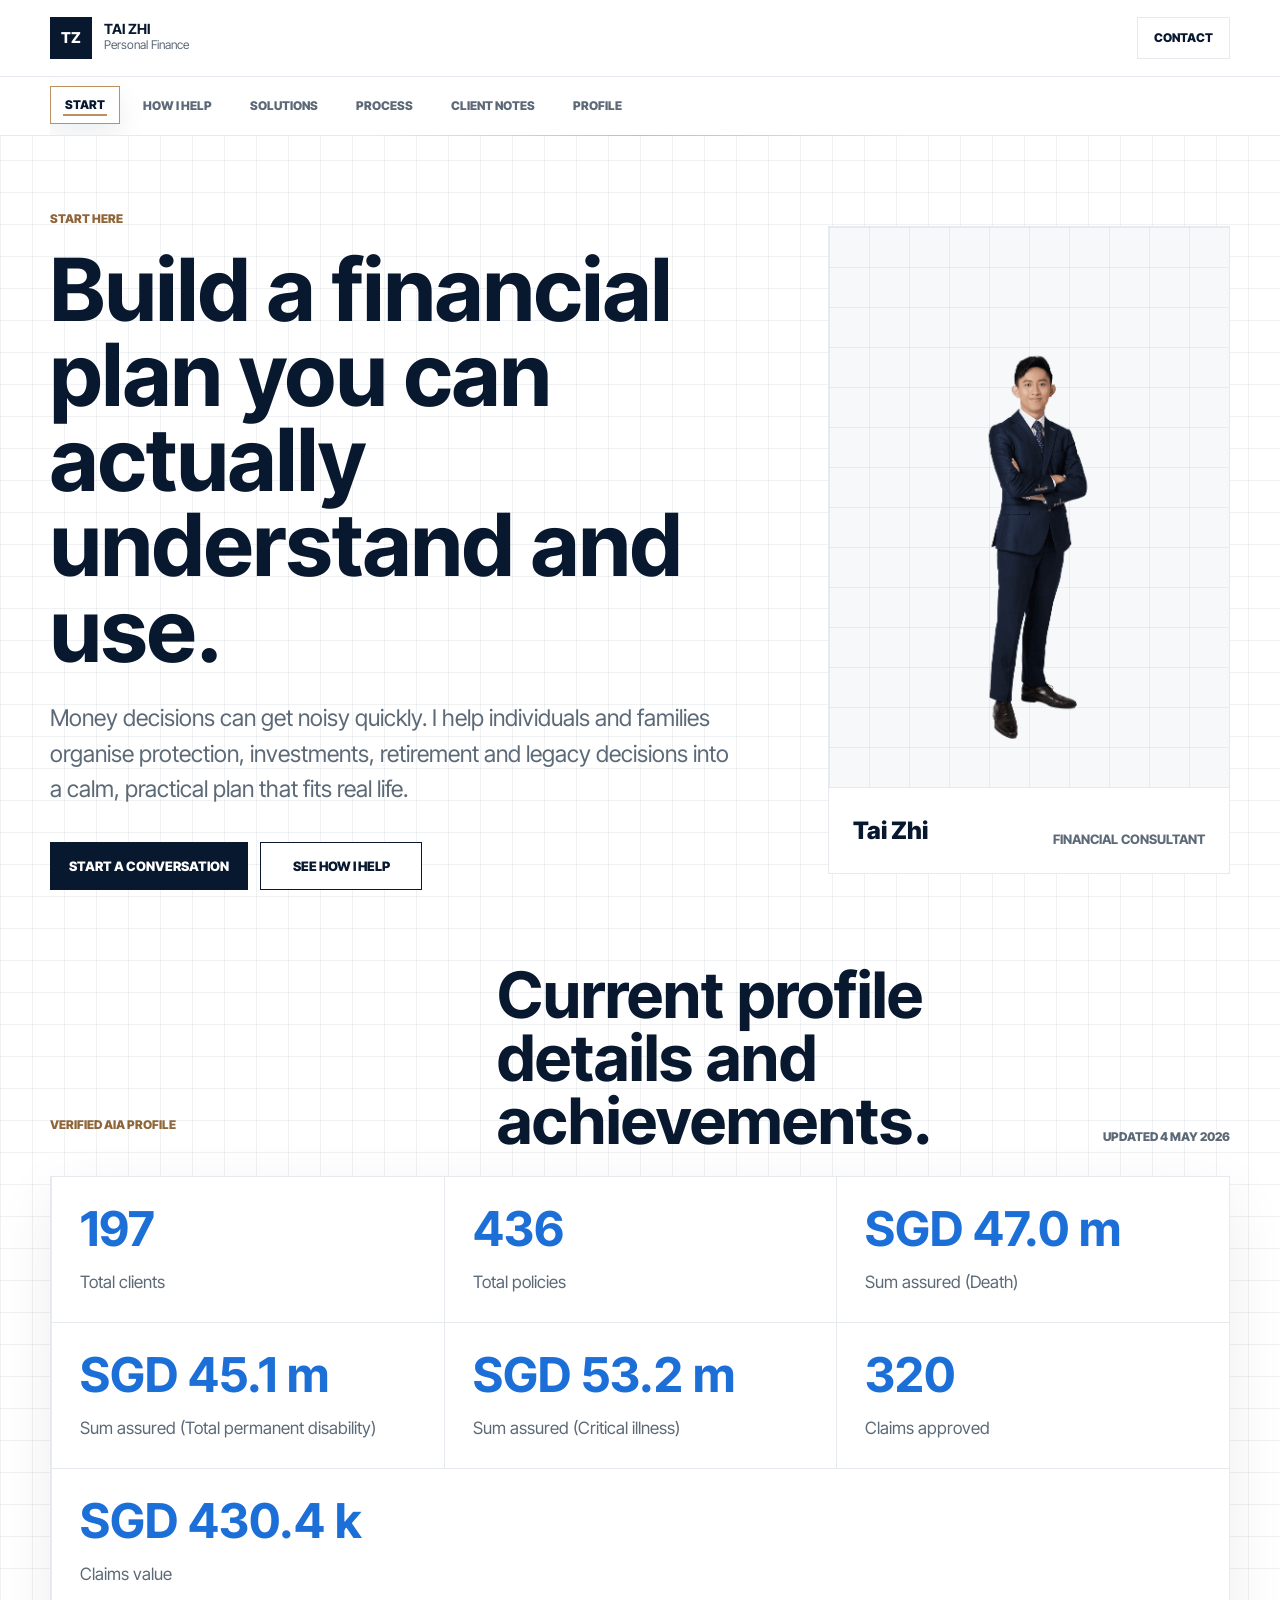
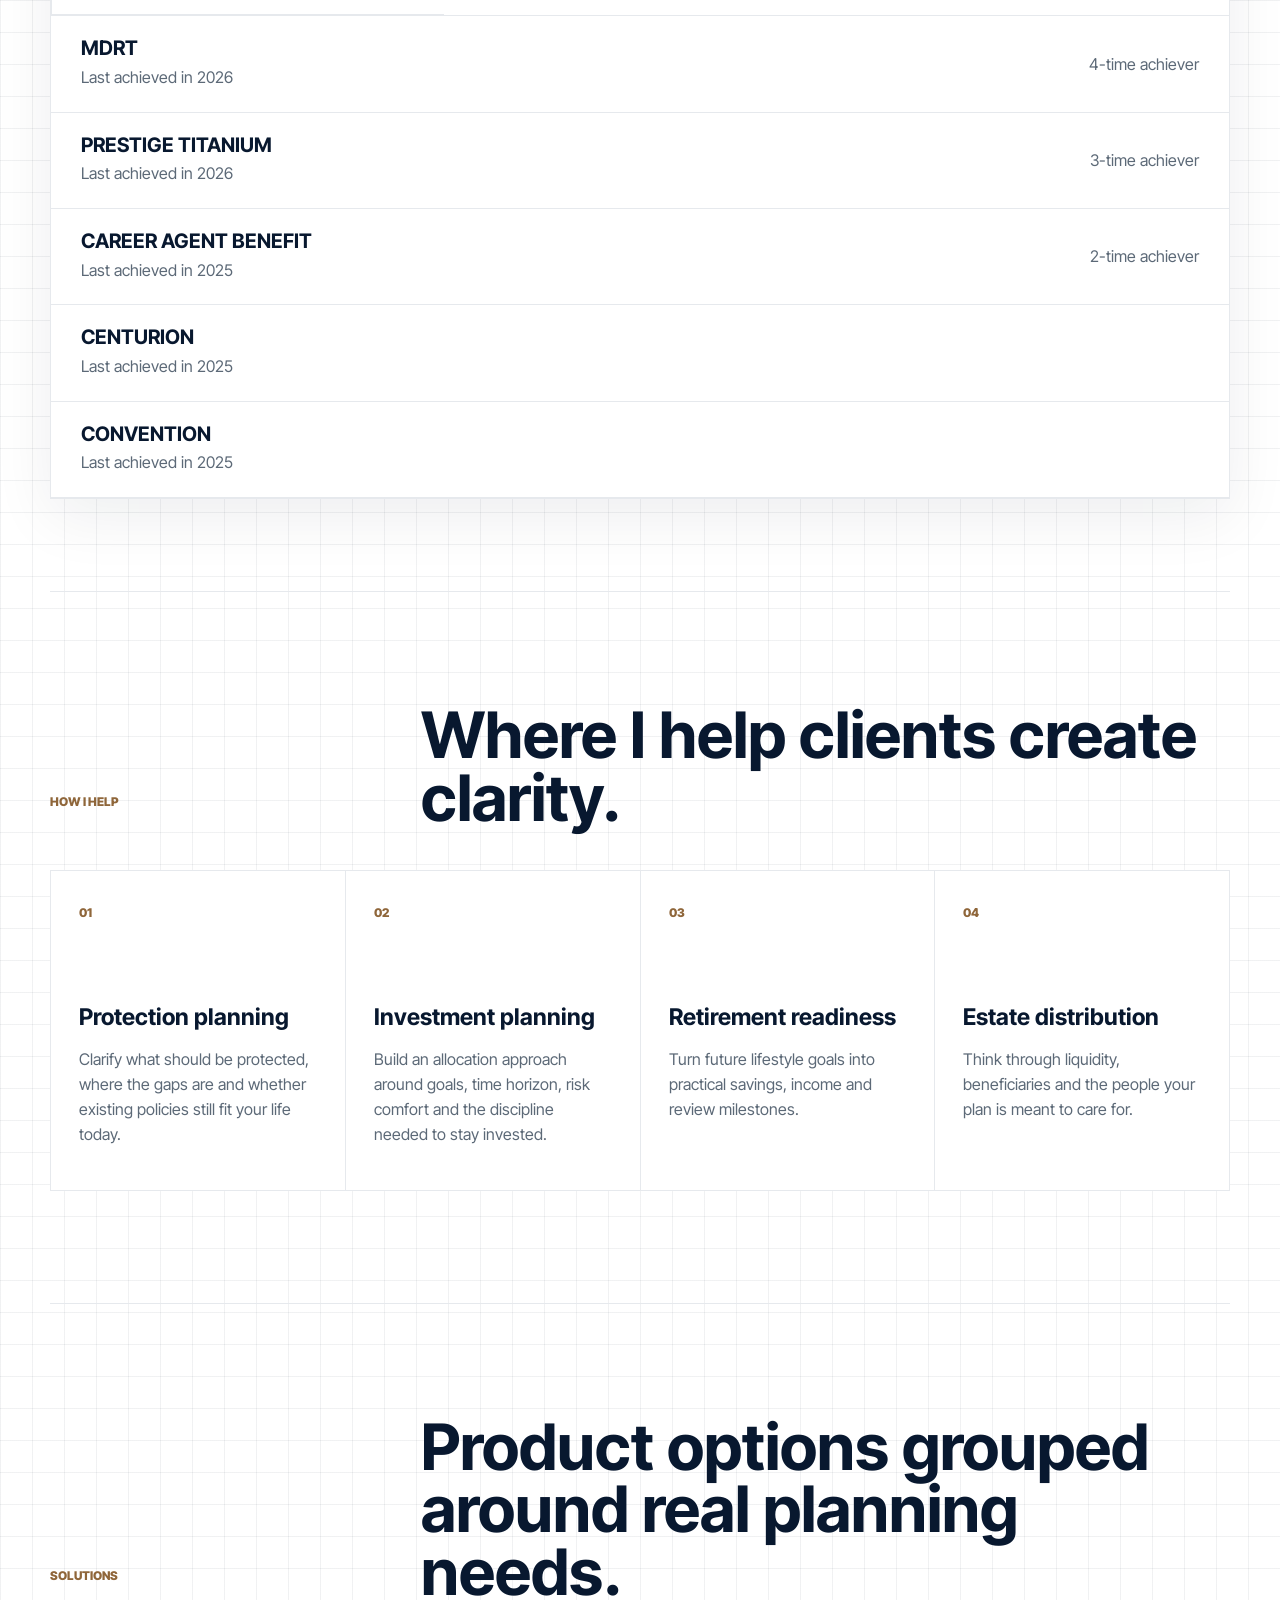
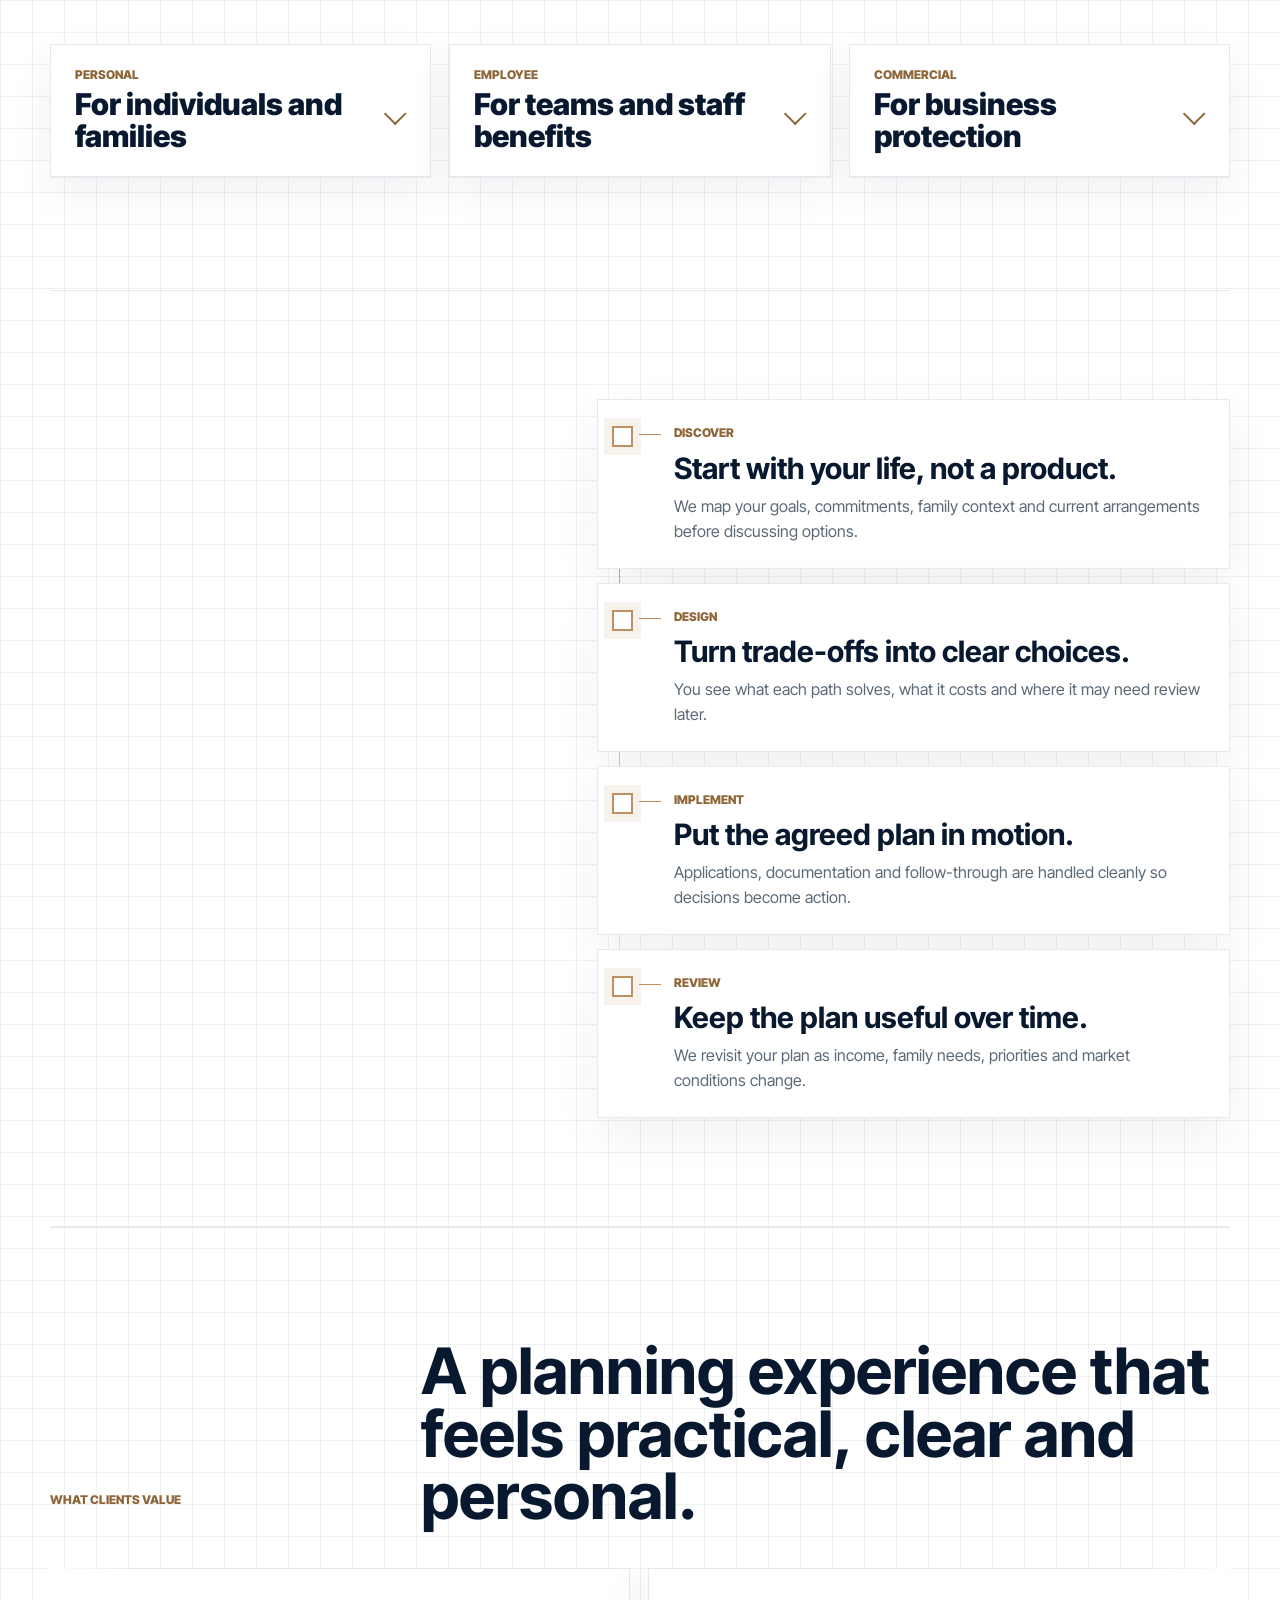
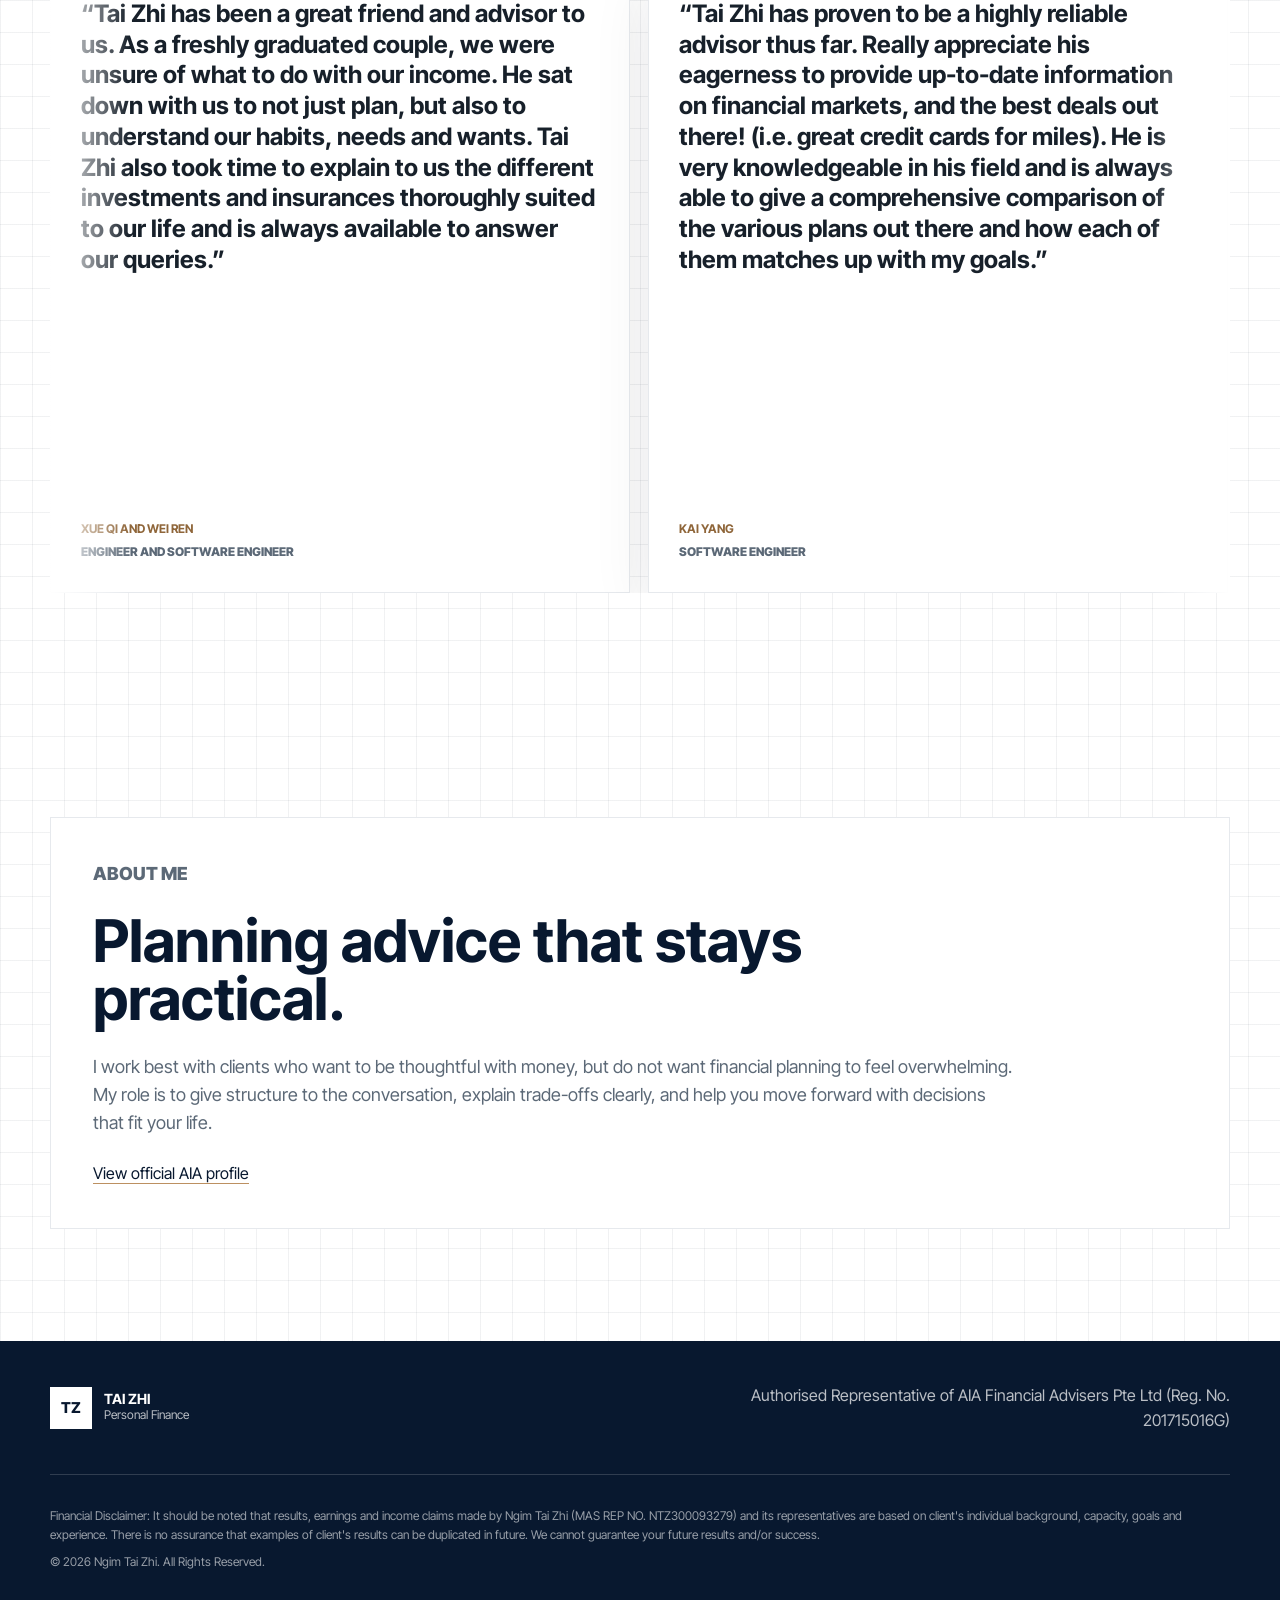
==== commit 89b8ef80: "Remove AIA identity table" ====
--- a/index.html
+++ b/index.html
@@ -80,30 +80,6 @@
           <p data-aia-synced>Updated 4 May 2026</p>
         </div>
         <div class="profile-proof-card">
-          <div class="profile-summary">
-            <dl>
-              <div>
-                <dt>Name</dt>
-                <dd data-aia-name>Tai Zhi</dd>
-              </div>
-              <div>
-                <dt>Role</dt>
-                <dd data-aia-role>Financial Consultant</dd>
-              </div>
-              <div>
-                <dt>Organisation</dt>
-                <dd data-aia-organisation>PEARLYN-AWM KOH POO KWEE ORG</dd>
-              </div>
-              <div>
-                <dt>FSC code</dt>
-                <dd data-aia-fsc>24206</dd>
-              </div>
-              <div>
-                <dt>Email</dt>
-                <dd><a href="mailto:taizhi.ngim@aiafa.com.sg" data-aia-email>taizhi.ngim@aiafa.com.sg</a></dd>
-              </div>
-            </dl>
-          </div>
           <div class="profile-stats" data-aia-stats>
             <div><strong>197</strong><span>Total clients</span></div>
             <div><strong>436</strong><span>Total policies</span></div>
--- a/assets/redesign.css
+++ b/assets/redesign.css
@@ -432,27 +432,17 @@
 }
 
 .profile-proof-card {
-  display: grid;
-  grid-template-columns: minmax(260px, 0.66fr) minmax(0, 1.34fr);
-  gap: 0;
   background: var(--white);
   border: 1px solid var(--line);
   box-shadow: 0 18px 58px rgba(8, 24, 47, 0.07);
 }
 
-.profile-summary {
-  padding: 30px;
-  border-right: 1px solid var(--line);
-}
-
-.profile-summary dl,
 .profile-data dl {
   margin: 0;
   display: grid;
   gap: 0;
 }
 
-.profile-summary div,
 .profile-data div {
   display: grid;
   grid-template-columns: 128px 1fr;
@@ -461,12 +451,10 @@
   border-bottom: 1px solid var(--line);
 }
 
-.profile-summary div:first-child,
 .profile-data div:first-child {
   border-top: 1px solid var(--line);
 }
 
-.profile-summary dt,
 .profile-data dt {
   color: var(--muted);
   font-size: 12px;
@@ -474,14 +462,12 @@
   text-transform: uppercase;
 }
 
-.profile-summary dd,
 .profile-data dd {
   margin: 0;
   color: var(--blue);
   font-weight: 800;
 }
 
-.profile-summary a,
 .profile-data a,
 .about-card a {
   color: var(--blue);
@@ -520,7 +506,6 @@
 }
 
 .achievement-list {
-  grid-column: 1 / -1;
   display: grid;
   background: var(--white);
   border-top: 1px solid var(--line);
@@ -1132,11 +1117,6 @@
     grid-template-columns: repeat(2, minmax(0, 1fr));
   }
 
-  .profile-summary {
-    border-right: 0;
-    border-bottom: 1px solid var(--line);
-  }
-
   .profile-stats {
     grid-template-columns: repeat(2, minmax(0, 1fr));
   }
@@ -1318,13 +1298,11 @@
     font-size: 19px;
   }
 
-  .profile-summary,
   .profile-stats div,
   .achievement-list article {
     padding: 22px;
   }
 
-  .profile-summary div,
   .profile-data div {
     grid-template-columns: 1fr;
     gap: 6px;
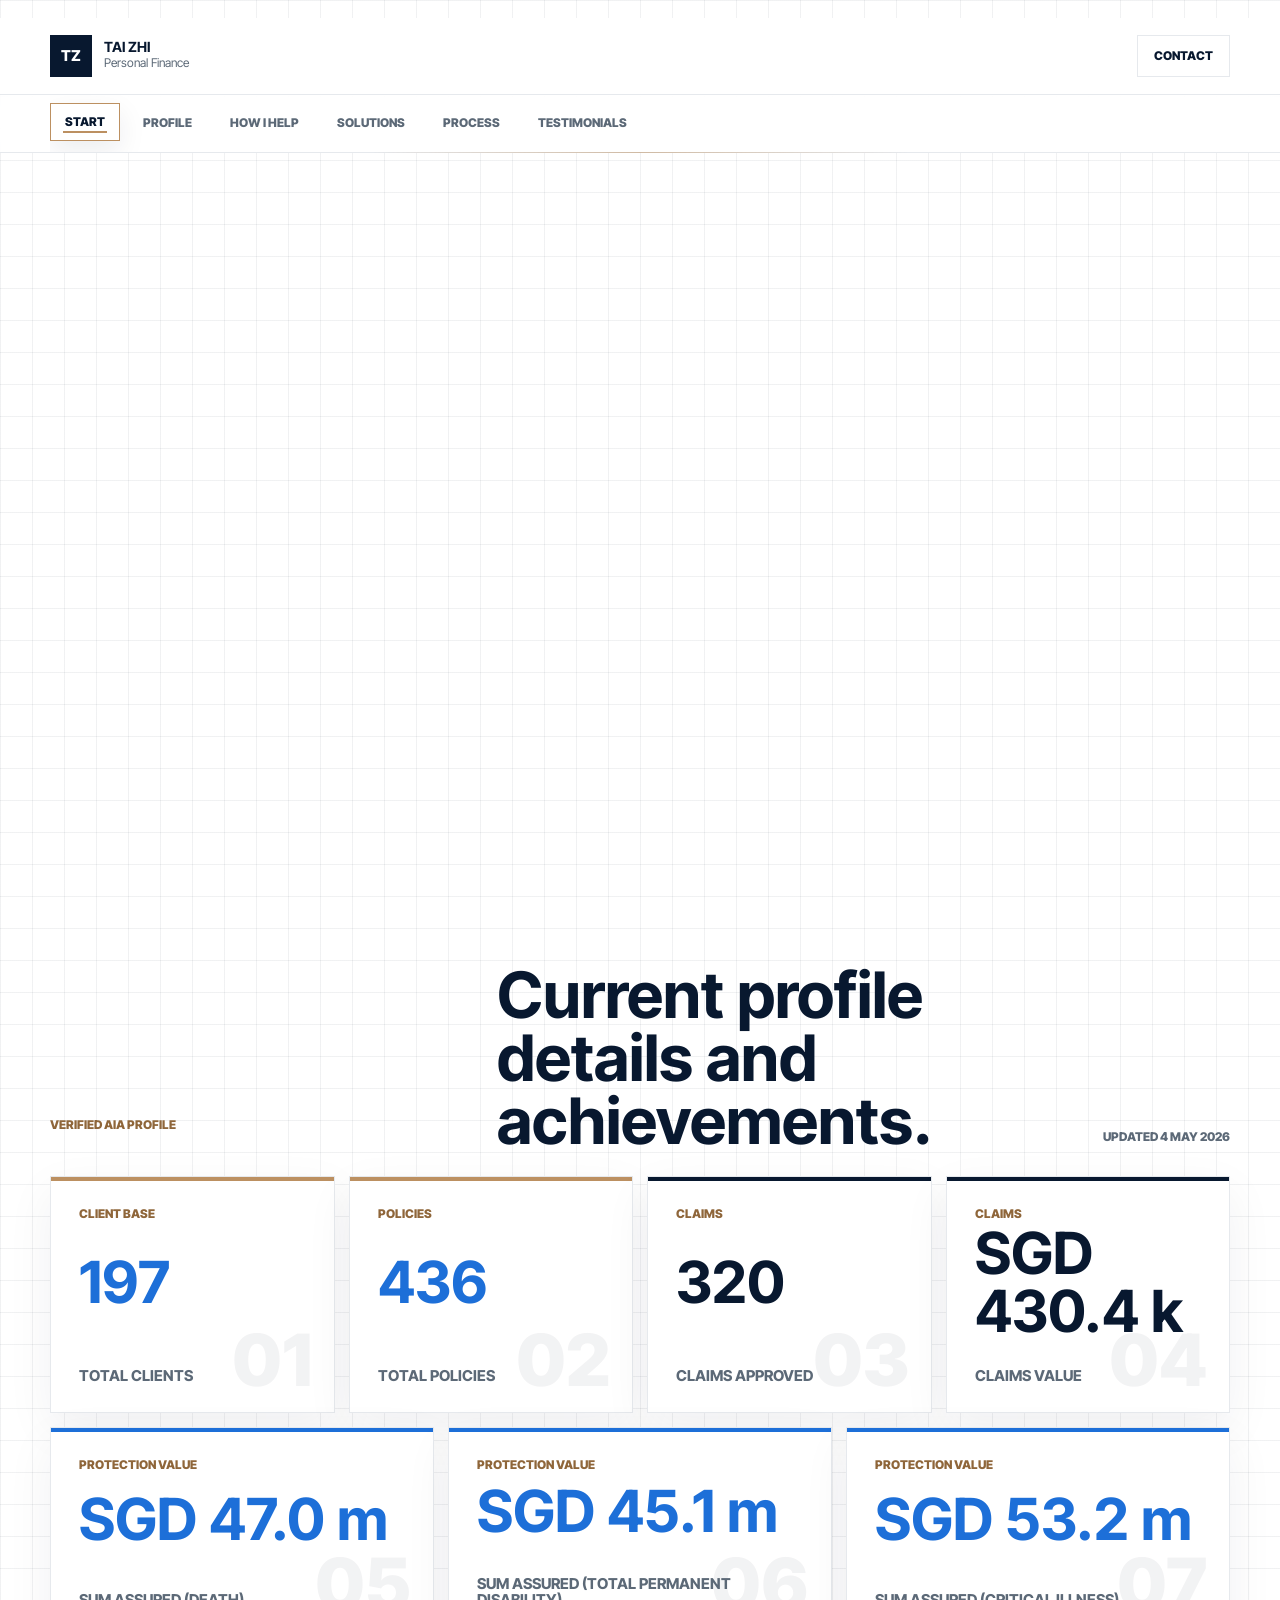
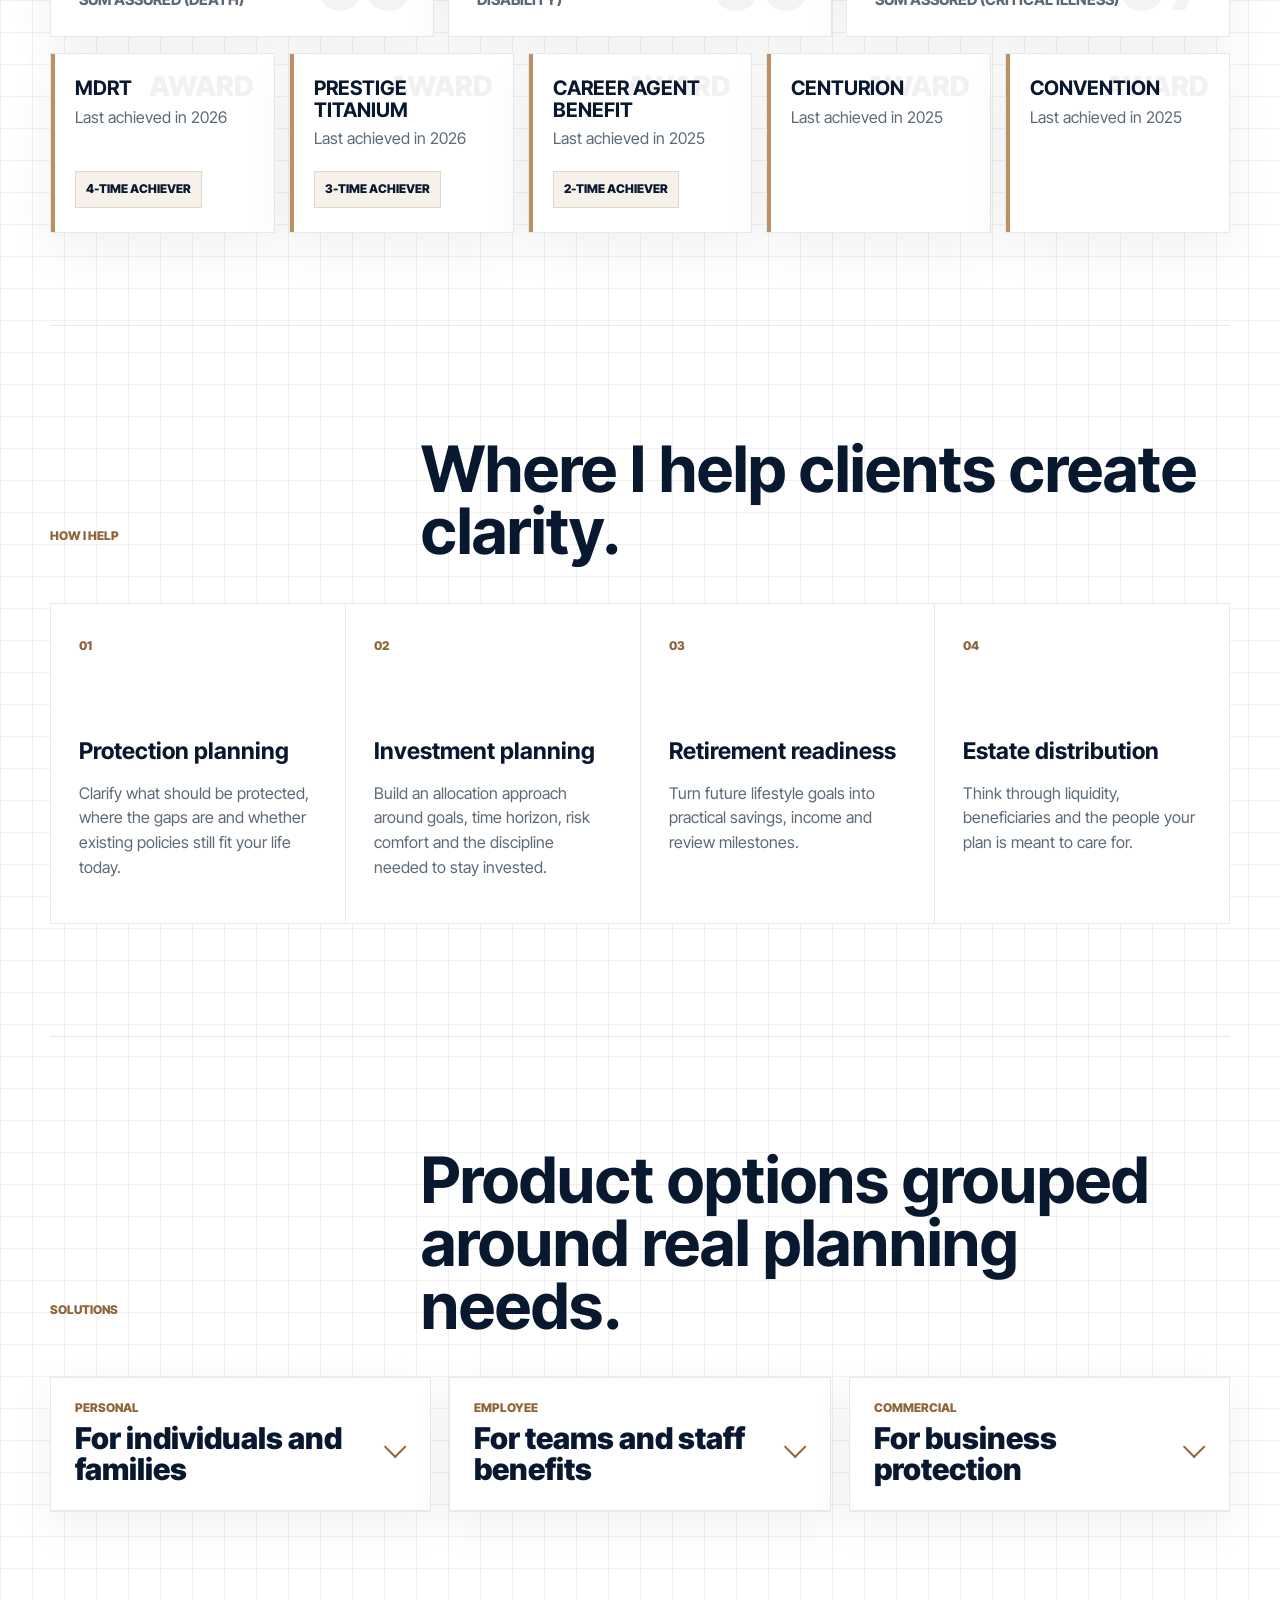
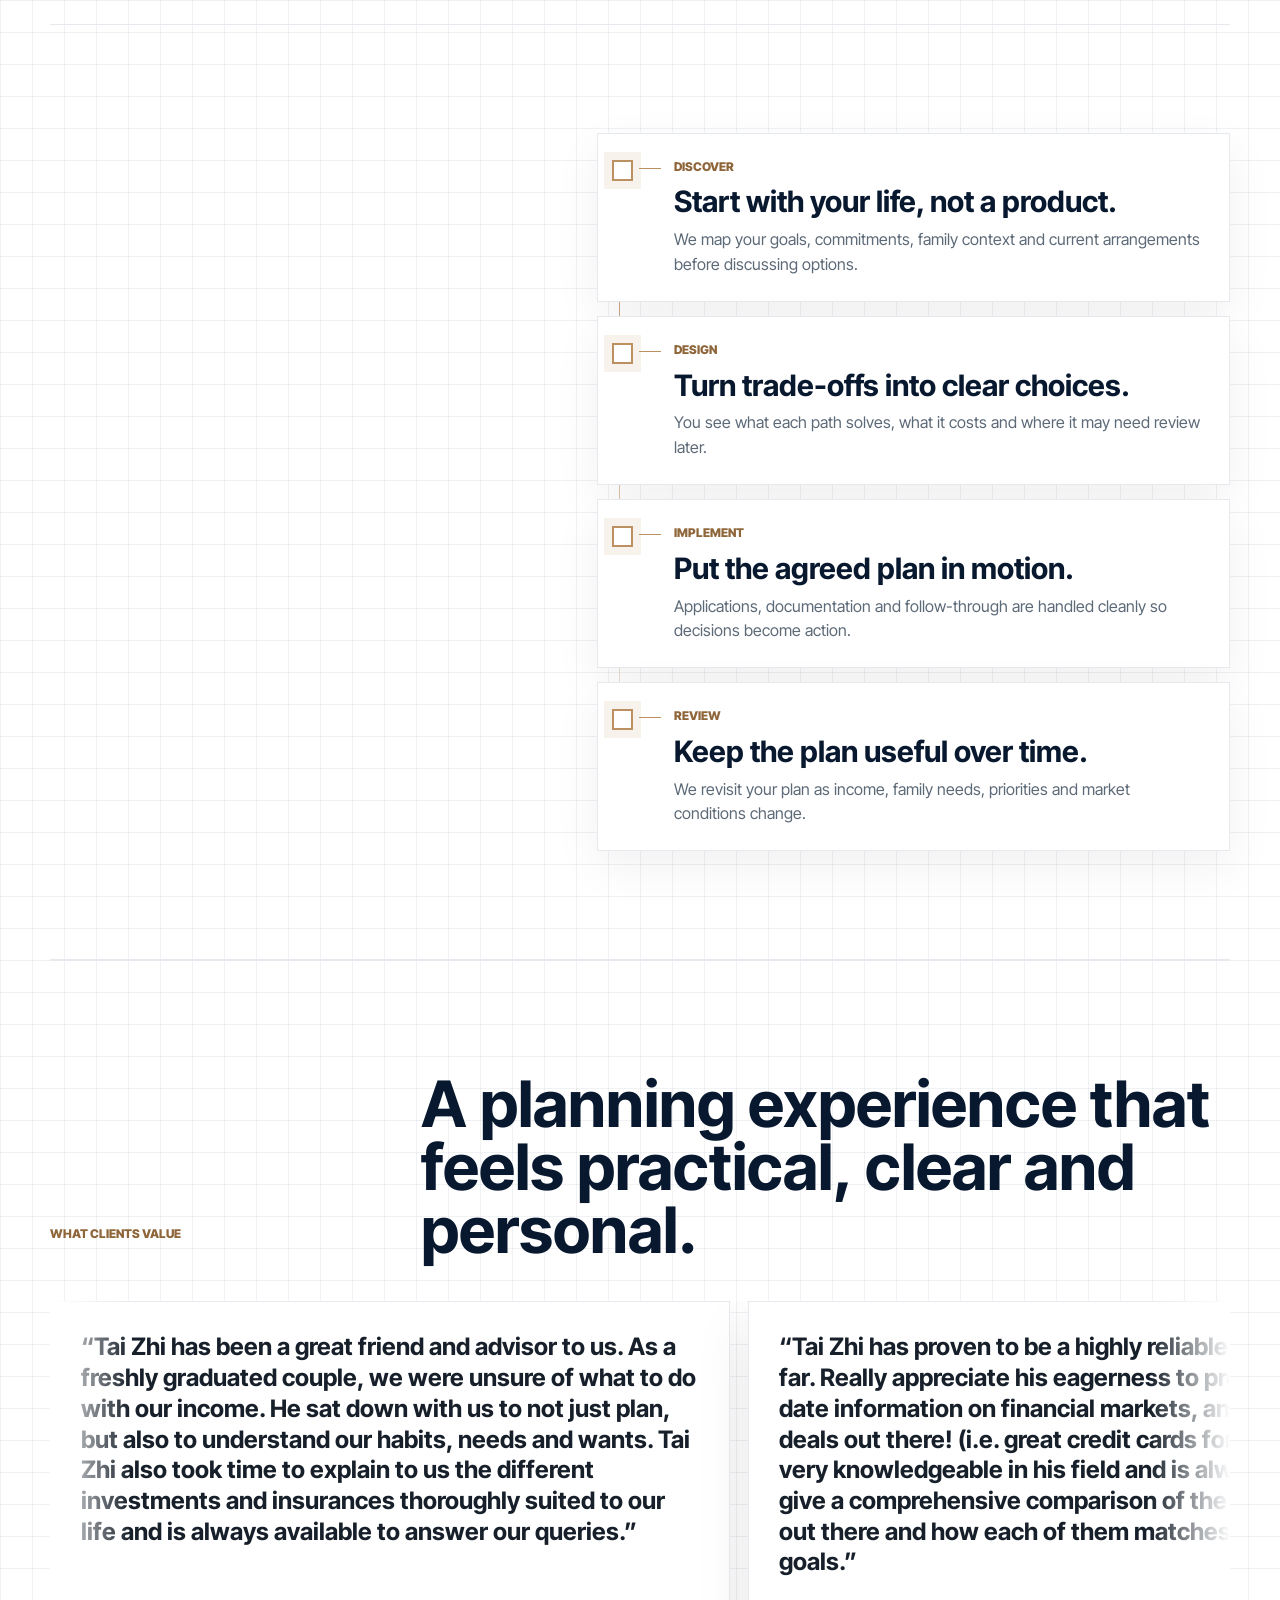
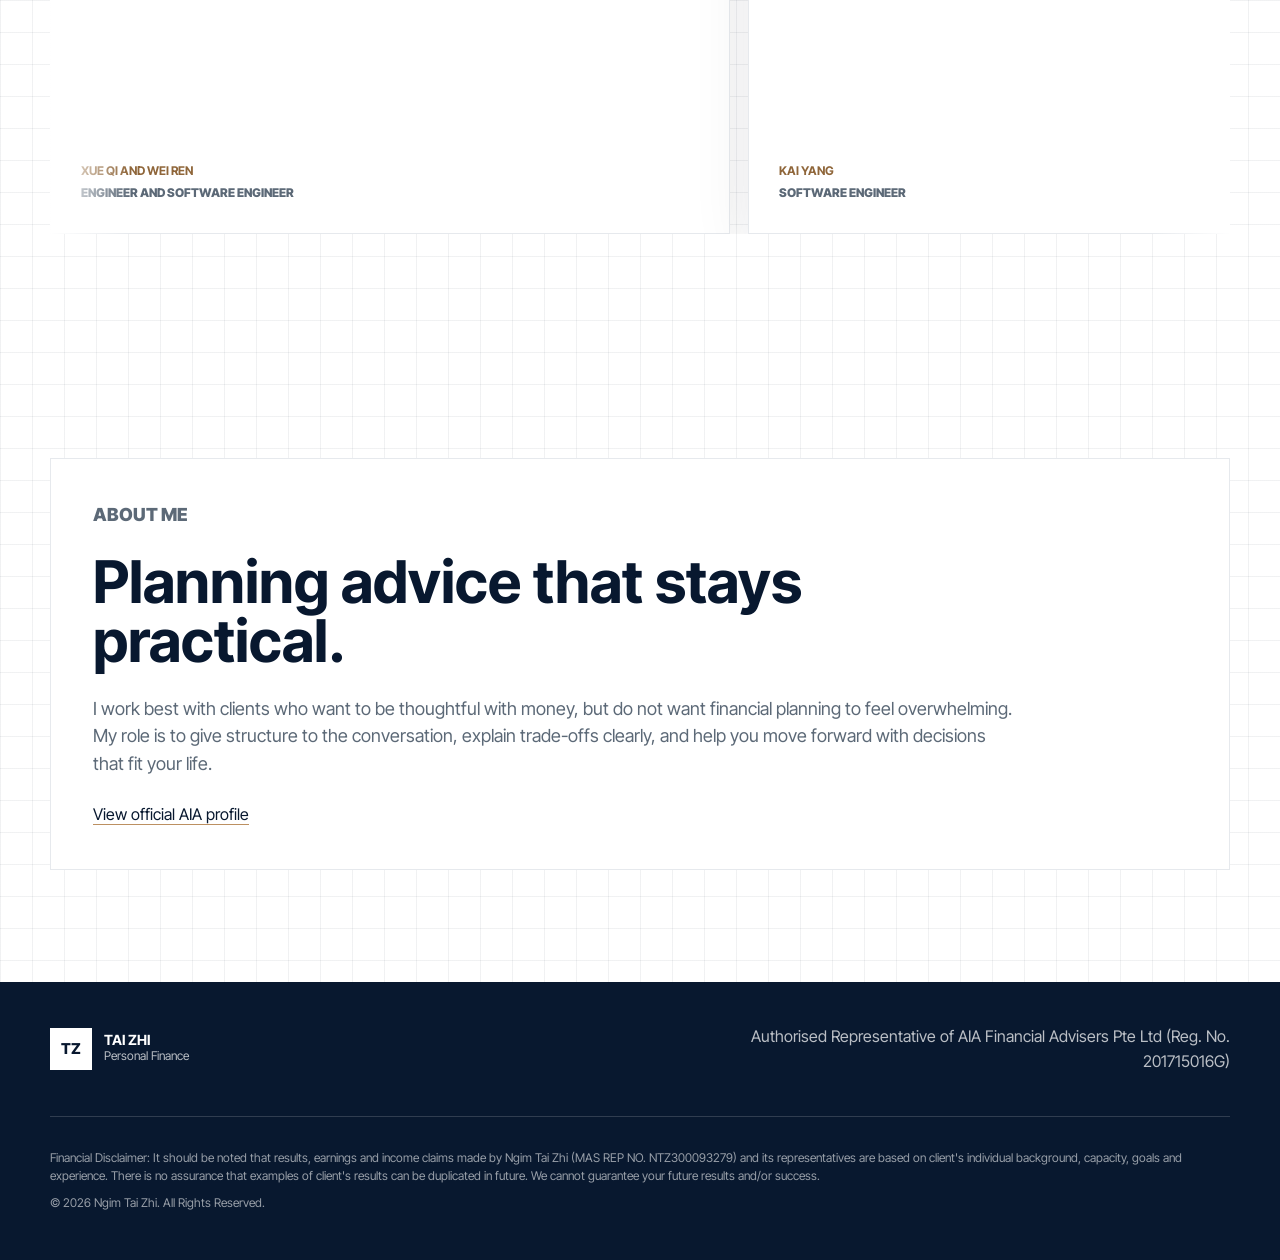
==== commit 20971b4e: "Reorder tabs and redesign profile stats" ====
--- a/index.html
+++ b/index.html
@@ -41,11 +41,11 @@
     <nav class="section-tabs" aria-label="Page sections">
       <div class="tab-inner">
         <a class="tab-link is-active" href="#top" data-tab-link>Start</a>
+        <a class="tab-link" href="#profile" data-tab-link>Profile</a>
         <a class="tab-link" href="#services" data-tab-link>How I Help</a>
         <a class="tab-link" href="#products" data-tab-link>Solutions</a>
         <a class="tab-link" href="#method" data-tab-link>Process</a>
-        <a class="tab-link" href="#testimonials" data-tab-link>Client Notes</a>
-        <a class="tab-link" href="#profile" data-tab-link>Profile</a>
+        <a class="tab-link" href="#testimonials" data-tab-link>Testimonials</a>
       </div>
     </nav>
 
@@ -81,13 +81,13 @@
         </div>
         <div class="profile-proof-card">
           <div class="profile-stats" data-aia-stats>
-            <div><strong>197</strong><span>Total clients</span></div>
-            <div><strong>436</strong><span>Total policies</span></div>
-            <div><strong>SGD 47.0 m</strong><span>Sum assured (Death)</span></div>
-            <div><strong>SGD 45.1 m</strong><span>Sum assured (Total permanent disability)</span></div>
-            <div><strong>SGD 53.2 m</strong><span>Sum assured (Critical illness)</span></div>
-            <div><strong>320</strong><span>Claims approved</span></div>
-            <div><strong>SGD 430.4 k</strong><span>Claims value</span></div>
+            <article class="stat-card is-relationship"><em>Client base</em><strong>197</strong><span>Total clients</span></article>
+            <article class="stat-card is-relationship"><em>Policies</em><strong>436</strong><span>Total policies</span></article>
+            <article class="stat-card is-claims"><em>Claims</em><strong>320</strong><span>Claims approved</span></article>
+            <article class="stat-card is-claims"><em>Claims</em><strong>SGD 430.4 k</strong><span>Claims value</span></article>
+            <article class="stat-card is-coverage"><em>Protection value</em><strong>SGD 47.0 m</strong><span>Sum assured (Death)</span></article>
+            <article class="stat-card is-coverage"><em>Protection value</em><strong>SGD 45.1 m</strong><span>Sum assured (Total permanent disability)</span></article>
+            <article class="stat-card is-coverage"><em>Protection value</em><strong>SGD 53.2 m</strong><span>Sum assured (Critical illness)</span></article>
           </div>
           <div class="achievement-list" data-aia-achievements>
             <article>
--- a/assets/redesign.css
+++ b/assets/redesign.css
@@ -432,9 +432,7 @@
 }
 
 .profile-proof-card {
-  background: var(--white);
-  border: 1px solid var(--line);
-  box-shadow: 0 18px 58px rgba(8, 24, 47, 0.07);
+  background: transparent;
 }
 
 .profile-data dl {
@@ -478,51 +476,147 @@
 
 .profile-stats {
   display: grid;
-  grid-template-columns: repeat(3, minmax(0, 1fr));
-  background: var(--white);
-}
-
-.profile-stats div {
-  min-height: 146px;
+  grid-template-columns: repeat(12, minmax(0, 1fr));
+  gap: 14px;
+  counter-reset: stat;
+}
+
+.stat-card {
+  position: relative;
+  grid-column: span 3;
+  min-height: 178px;
+  display: flex;
+  flex-direction: column;
+  justify-content: space-between;
   padding: 28px;
   background: var(--white);
-  border-left: 1px solid var(--line);
-  border-bottom: 1px solid var(--line);
-}
-
-.profile-stats strong {
+  border: 1px solid var(--line);
+  box-shadow: 0 16px 46px rgba(8, 24, 47, 0.06);
+  overflow: hidden;
+  counter-increment: stat;
+  transition: transform 180ms ease, border-color 180ms ease, box-shadow 180ms ease;
+}
+
+.stat-card::before {
+  content: "";
+  position: absolute;
+  top: 0;
+  left: 0;
+  right: 0;
+  height: 4px;
+  background: var(--gold);
+}
+
+.stat-card::after {
+  content: counter(stat, decimal-leading-zero);
+  position: absolute;
+  right: 22px;
+  bottom: 16px;
+  color: rgba(8, 24, 47, 0.05);
+  font-size: 72px;
+  font-weight: 850;
+  line-height: 1;
+}
+
+.stat-card.is-coverage {
+  grid-column: span 4;
+  min-height: 210px;
+}
+
+.stat-card.is-coverage::before {
+  background: #1d6fd8;
+}
+
+.stat-card.is-claims::before {
+  background: var(--blue);
+}
+
+.stat-card:hover {
+  transform: translateY(-3px);
+  border-color: rgba(188, 144, 97, 0.58);
+  box-shadow: 0 22px 64px rgba(8, 24, 47, 0.1);
+}
+
+.stat-card em {
+  position: relative;
+  z-index: 1;
+  color: var(--gold-2);
+  font-size: 12px;
+  font-style: normal;
+  font-weight: 850;
+  text-transform: uppercase;
+}
+
+.stat-card strong {
+  position: relative;
+  z-index: 1;
   display: block;
   color: #1d6fd8;
-  font-size: clamp(30px, 4vw, 48px);
+  font-size: clamp(32px, 4.8vw, 58px);
   line-height: 1;
 }
 
-.profile-stats span {
+.stat-card.is-claims strong {
+  color: var(--blue);
+}
+
+.stat-card span {
+  position: relative;
+  z-index: 1;
   display: block;
-  margin-top: 20px;
+  margin-top: 28px;
   color: var(--muted);
-  font-size: 17px;
+  font-size: 15px;
+  font-weight: 750;
   line-height: 1.08;
+  text-transform: uppercase;
 }
 
 .achievement-list {
   display: grid;
-  background: var(--white);
-  border-top: 1px solid var(--line);
+  grid-template-columns: repeat(5, minmax(0, 1fr));
+  gap: 14px;
+  margin-top: 16px;
+  background: transparent;
 }
 
 .achievement-list article {
-  display: grid;
-  grid-template-columns: minmax(0, 1fr) auto;
-  gap: 24px;
-  align-items: center;
-  min-height: 82px;
-  padding: 22px 30px;
-  background: var(--white);
-  border-bottom: 1px solid var(--line);
+  position: relative;
+  display: grid;
+  align-content: space-between;
+  gap: 20px;
+  min-height: 178px;
+  padding: 24px;
+  background: var(--white);
+  border: 1px solid var(--line);
+  box-shadow: 0 16px 46px rgba(8, 24, 47, 0.06);
+  overflow: hidden;
+}
+
+.achievement-list article::before {
+  content: "";
+  position: absolute;
+  inset: 0 auto 0 0;
+  width: 4px;
+  background: var(--gold);
+}
+
+.achievement-list article::after {
+  content: "Award";
+  position: absolute;
+  right: 20px;
+  top: 18px;
+  color: rgba(8, 24, 47, 0.06);
+  font-size: 28px;
+  font-weight: 850;
+  line-height: 1;
+  text-transform: uppercase;
 }
 
 .achievement-list h3 {
+  position: relative;
+  z-index: 1;
+  max-width: 86%;
   margin: 0;
   color: var(--blue);
   font-size: 20px;
@@ -531,14 +625,24 @@
 
 .achievement-list p,
 .achievement-list span {
+  position: relative;
+  z-index: 1;
   margin: 5px 0 0;
   color: var(--muted);
   font-size: 16px;
 }
 
 .achievement-list span {
-  margin: 0;
-  text-align: right;
+  justify-self: start;
+  margin: 0;
+  padding: 8px 10px;
+  color: var(--blue);
+  font-size: 12px;
+  font-weight: 850;
+  text-align: left;
+  text-transform: uppercase;
+  background: rgba(188, 144, 97, 0.13);
+  border: 1px solid rgba(188, 144, 97, 0.28);
 }
 
 .section,
@@ -849,7 +953,15 @@
 .testimonial-carousel {
   position: relative;
   width: 100%;
-  overflow: hidden;
+  overflow-x: auto;
+  overflow-y: visible;
+  overscroll-behavior-inline: contain;
+  -webkit-overflow-scrolling: touch;
+  scrollbar-width: none;
+}
+
+.testimonial-carousel::-webkit-scrollbar {
+  display: none;
 }
 
 .testimonial-carousel::before,
@@ -877,17 +989,12 @@
   width: max-content;
   display: flex;
   gap: 18px;
-  animation: testimonialScroll 64s linear infinite;
-}
-
-.testimonial-carousel:hover .testimonial-track,
-.testimonial-carousel:focus-within .testimonial-track {
-  animation-play-state: paused;
+  animation: testimonialScroll 42s linear infinite;
 }
 
 .testimonial-card {
-  flex: 0 0 min(580px, calc(100vw - 64px));
-  min-height: 420px;
+  flex: 0 0 min(680px, calc(100vw - 64px));
+  min-height: 500px;
   margin: 0;
   display: flex;
   flex-direction: column;
@@ -1121,6 +1228,15 @@
     grid-template-columns: repeat(2, minmax(0, 1fr));
   }
 
+  .achievement-list {
+    grid-template-columns: repeat(2, minmax(0, 1fr));
+  }
+
+  .stat-card,
+  .stat-card.is-coverage {
+    grid-column: span 1;
+  }
+
   .method-heading {
     position: static;
   }
@@ -1253,7 +1369,8 @@
 
   .service-grid,
   .offering-cards,
-  .profile-stats {
+  .profile-stats,
+  .achievement-list {
     grid-template-columns: 1fr;
   }
 
@@ -1298,9 +1415,14 @@
     font-size: 19px;
   }
 
-  .profile-stats div,
+  .stat-card,
   .achievement-list article {
     padding: 22px;
+  }
+
+  .stat-card,
+  .stat-card.is-coverage {
+    min-height: 138px;
   }
 
   .profile-data div {
@@ -1308,7 +1430,7 @@
     gap: 6px;
   }
 
-  .profile-stats strong {
+  .stat-card strong {
     font-size: 34px;
   }
 
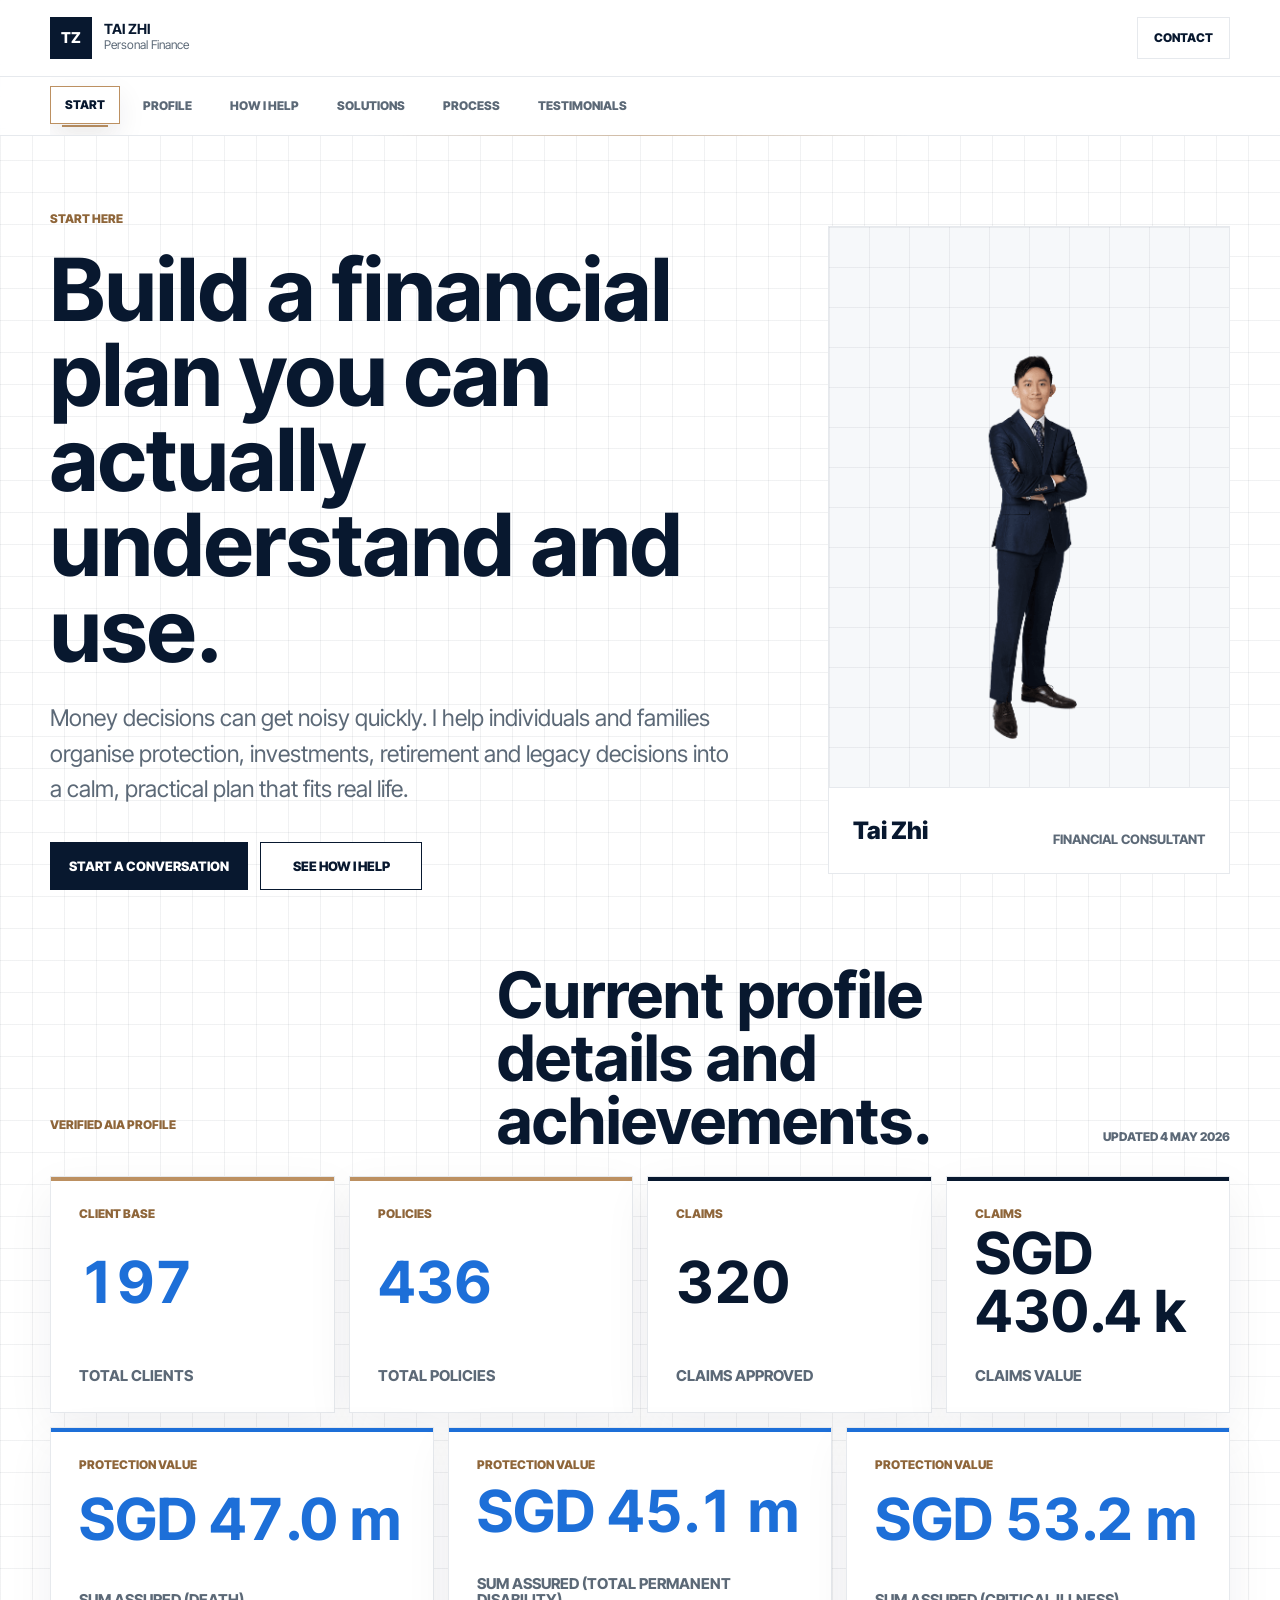
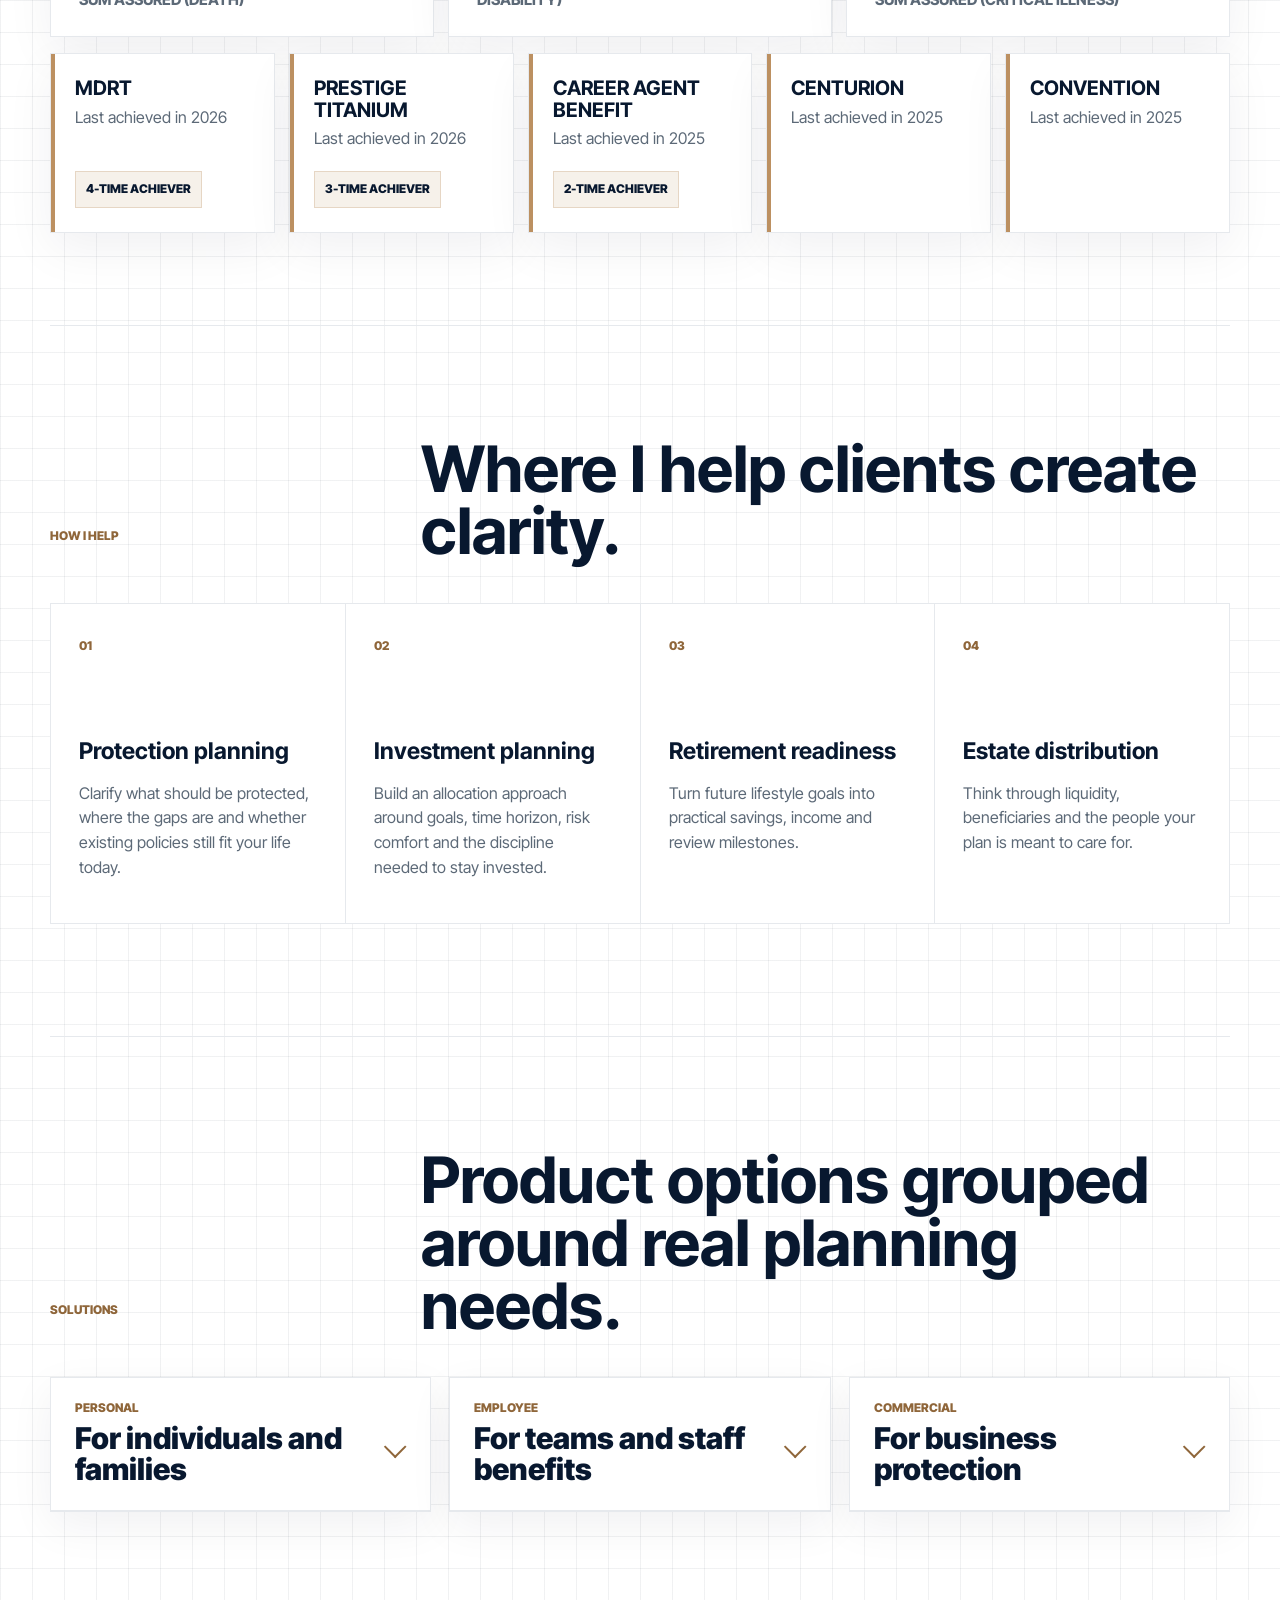
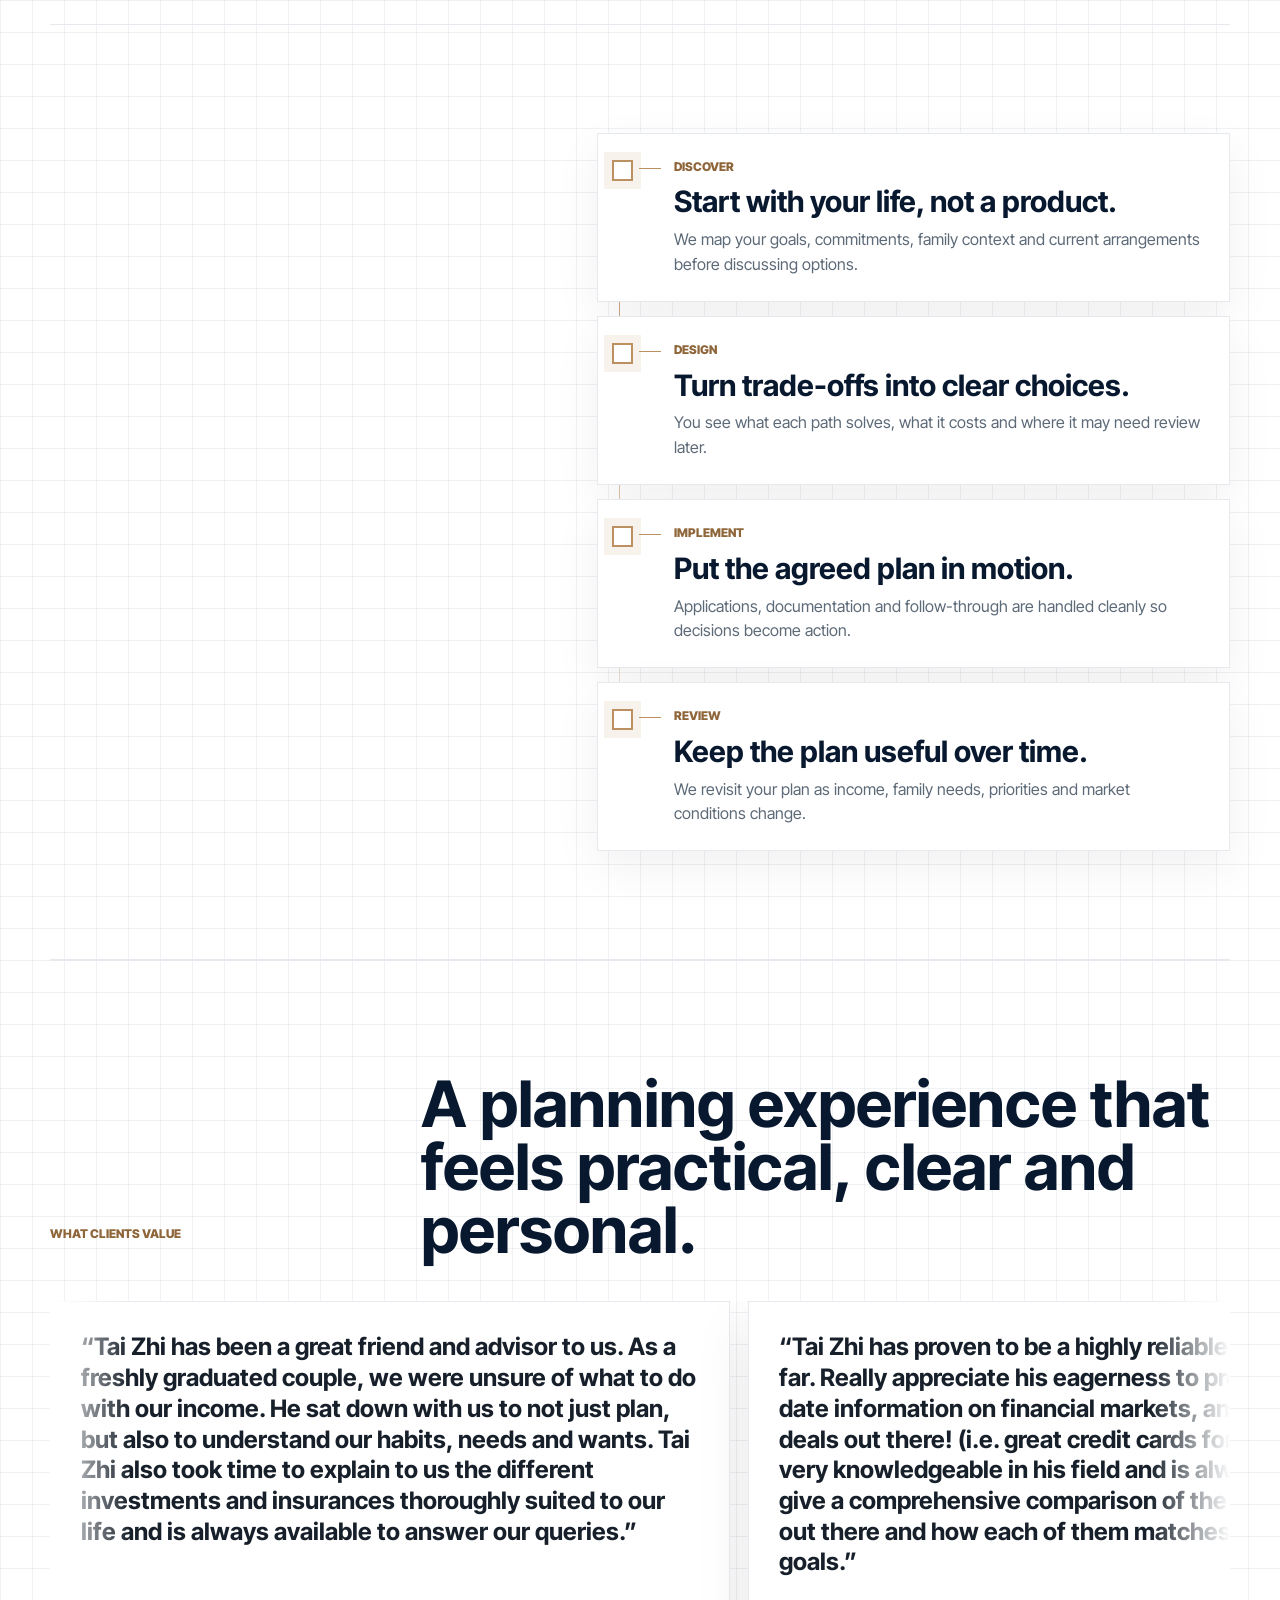
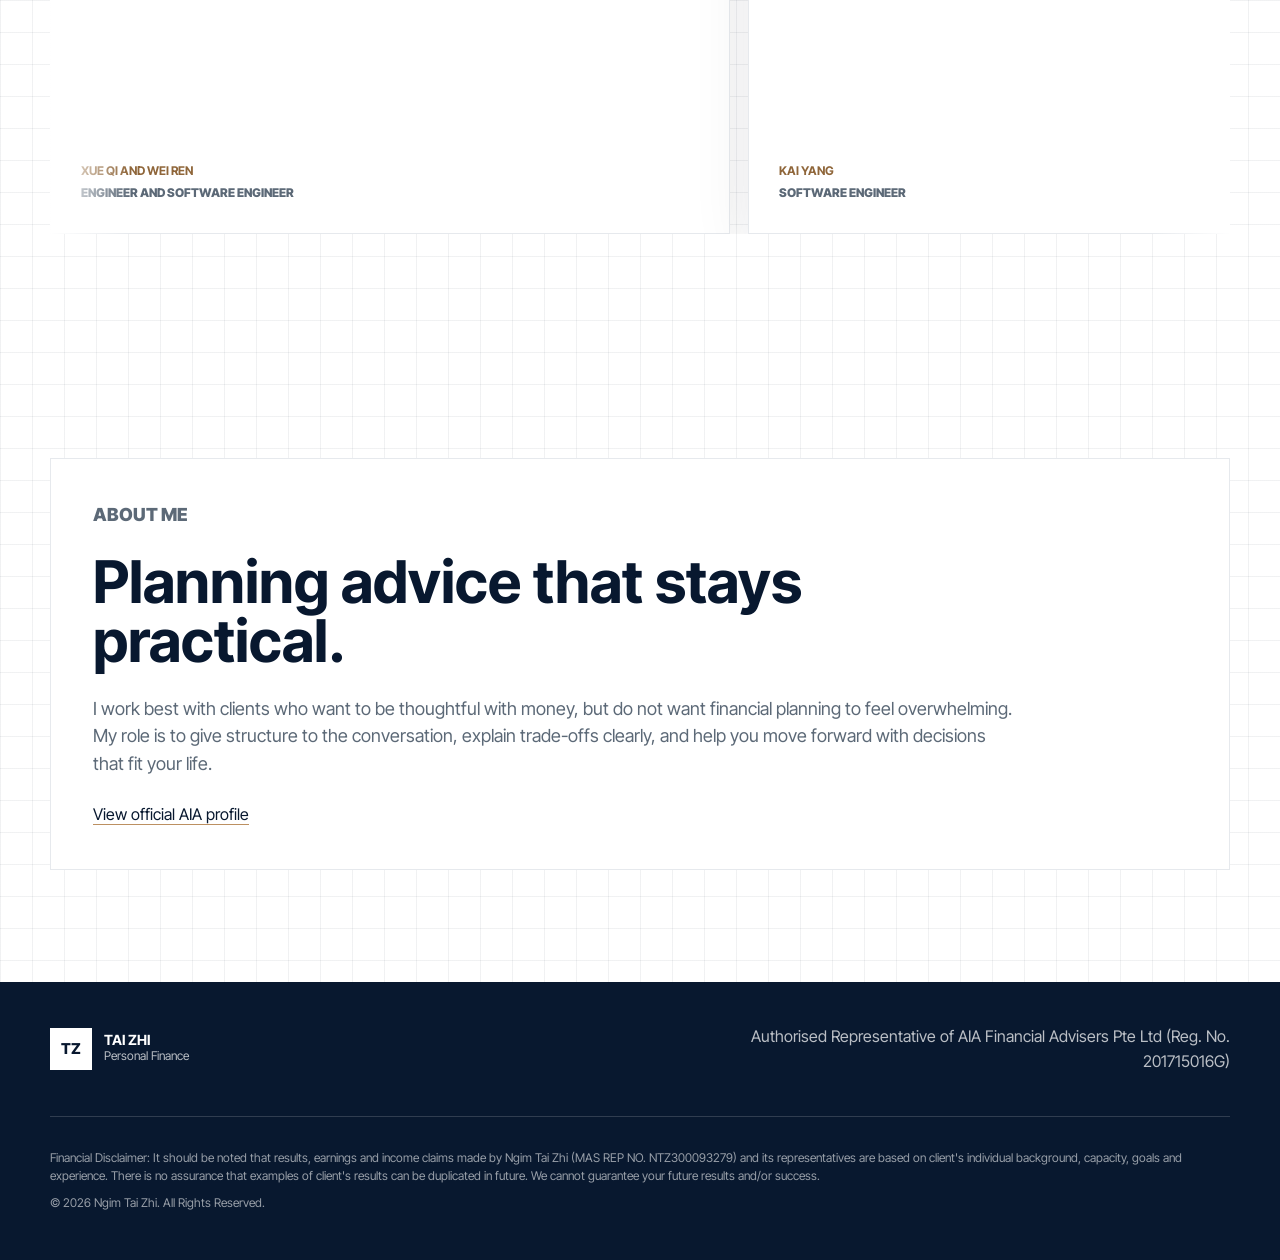
==== commit 84f450c9: "Add refined motion details" ====
--- a/index.html
+++ b/index.html
@@ -227,6 +227,13 @@
         <div class="method-heading">
           <p class="eyebrow">How we work</p>
           <h2 id="method-title">A simple rhythm for decisions you can stand behind.</h2>
+          <div class="planning-flow" aria-hidden="true">
+            <div class="flow-line"></div>
+            <span class="flow-node flow-node-one">Protect</span>
+            <span class="flow-node flow-node-two">Grow</span>
+            <span class="flow-node flow-node-three">Retire</span>
+            <span class="flow-node flow-node-four">Legacy</span>
+          </div>
         </div>
         <div class="process-display" role="list">
           <article class="process-card" role="listitem">
--- a/assets/redesign.css
+++ b/assets/redesign.css
@@ -29,6 +29,7 @@
     linear-gradient(90deg, rgba(8, 24, 47, 0.06) 1px, transparent 1px),
     var(--white);
   background-size: 32px 32px;
+  animation: gridDrift 22s linear infinite;
   font-family: "Inter Tight", ui-sans-serif, system-ui, -apple-system, BlinkMacSystemFont, "Segoe UI", sans-serif;
   line-height: 1.55;
   text-rendering: optimizeLegibility;
@@ -173,6 +174,7 @@
 }
 
 .tab-inner {
+  position: relative;
   width: min(var(--max), calc(100% - 48px));
   min-height: var(--tabs-height);
   margin: 0 auto;
@@ -190,6 +192,7 @@
 
 .tab-link {
   position: relative;
+  z-index: 1;
   flex: 0 0 auto;
   display: inline-flex;
   align-items: center;
@@ -230,13 +233,37 @@
 
 .tab-link:hover::before,
 .tab-link:focus-visible::before,
-.tab-link.is-active::before,
 .tab-link.is-activating::before {
   transform: scaleX(1);
 }
 
 .tab-link.is-activating {
   animation: tabPulse 360ms ease;
+}
+
+.tab-indicator {
+  position: absolute;
+  left: 0;
+  bottom: 8px;
+  z-index: 0;
+  width: var(--tab-indicator-width, 0px);
+  height: 2px;
+  background: var(--gold);
+  box-shadow: 0 0 18px rgba(188, 144, 97, 0.42);
+  transform: translateX(var(--tab-indicator-x, 0px));
+  transform-origin: left center;
+  opacity: var(--tab-indicator-opacity, 0);
+  transition: width 260ms ease, transform 260ms ease, opacity 180ms ease;
+  pointer-events: none;
+}
+
+@keyframes gridDrift {
+  from {
+    background-position: 0 0, 0 0, 0 0;
+  }
+  to {
+    background-position: 32px 32px, 32px 32px, 0 0;
+  }
 }
 
 @keyframes tabRailSweep {
@@ -369,6 +396,7 @@
     linear-gradient(180deg, rgba(8, 24, 47, 0.06) 1px, transparent 1px),
     var(--soft);
   background-size: 40px 40px;
+  animation: portraitGrid 18s linear infinite;
 }
 
 .portrait-frame img {
@@ -478,7 +506,6 @@
   display: grid;
   grid-template-columns: repeat(12, minmax(0, 1fr));
   gap: 14px;
-  counter-reset: stat;
 }
 
 .stat-card {
@@ -493,7 +520,6 @@
   border: 1px solid var(--line);
   box-shadow: 0 16px 46px rgba(8, 24, 47, 0.06);
   overflow: hidden;
-  counter-increment: stat;
   transition: transform 180ms ease, border-color 180ms ease, box-shadow 180ms ease;
 }
 
@@ -507,17 +533,6 @@
   background: var(--gold);
 }
 
-.stat-card::after {
-  content: counter(stat, decimal-leading-zero);
-  position: absolute;
-  right: 22px;
-  bottom: 16px;
-  color: rgba(8, 24, 47, 0.05);
-  font-size: 72px;
-  font-weight: 850;
-  line-height: 1;
-}
-
 .stat-card.is-coverage {
   grid-column: span 4;
   min-height: 210px;
@@ -553,6 +568,7 @@
   display: block;
   color: #1d6fd8;
   font-size: clamp(32px, 4.8vw, 58px);
+  font-variant-numeric: tabular-nums;
   line-height: 1;
 }
 
@@ -601,18 +617,6 @@
   background: var(--gold);
 }
 
-.achievement-list article::after {
-  content: "Award";
-  position: absolute;
-  right: 20px;
-  top: 18px;
-  color: rgba(8, 24, 47, 0.06);
-  font-size: 28px;
-  font-weight: 850;
-  line-height: 1;
-  text-transform: uppercase;
-}
-
 .achievement-list h3 {
   position: relative;
   z-index: 1;
@@ -866,6 +870,108 @@
   align-self: start;
 }
 
+.planning-flow {
+  position: relative;
+  min-height: 220px;
+  margin-top: 34px;
+  background:
+    linear-gradient(90deg, rgba(8, 24, 47, 0.055) 1px, transparent 1px),
+    linear-gradient(180deg, rgba(8, 24, 47, 0.055) 1px, transparent 1px),
+    var(--white);
+  background-size: 28px 28px;
+  border: 1px solid var(--line);
+  box-shadow: 0 16px 46px rgba(8, 24, 47, 0.06);
+  overflow: hidden;
+}
+
+.planning-flow::before {
+  content: "";
+  position: absolute;
+  inset: 18px;
+  border: 1px solid rgba(188, 144, 97, 0.28);
+}
+
+.planning-flow::after {
+  content: "";
+  position: absolute;
+  inset: -45% auto auto -30%;
+  width: 72%;
+  height: 150%;
+  background: linear-gradient(90deg, transparent, rgba(188, 144, 97, 0.18), transparent);
+  transform: rotate(18deg);
+  animation: flowSweep 5.8s ease-in-out infinite;
+}
+
+.flow-line {
+  position: absolute;
+  left: 16%;
+  right: 16%;
+  top: 50%;
+  height: 1px;
+  background: linear-gradient(90deg, rgba(188, 144, 97, 0.2), var(--gold), rgba(29, 111, 216, 0.52), rgba(188, 144, 97, 0.2));
+  transform: translateY(-50%);
+}
+
+.flow-line::after {
+  content: "";
+  position: absolute;
+  inset: -2px auto -2px 0;
+  width: 24%;
+  background: linear-gradient(90deg, transparent, rgba(29, 111, 216, 0.9), transparent);
+  animation: flowPulse 4.6s linear infinite;
+}
+
+.flow-node {
+  position: absolute;
+  z-index: 1;
+  min-width: 92px;
+  padding: 9px 12px;
+  color: var(--blue);
+  background: var(--white);
+  border: 1px solid rgba(188, 144, 97, 0.48);
+  box-shadow: 0 12px 32px rgba(8, 24, 47, 0.08);
+  font-size: 12px;
+  font-weight: 850;
+  text-align: center;
+  text-transform: uppercase;
+  animation: nodeFloat 4.8s ease-in-out infinite;
+}
+
+.flow-node::before {
+  content: "";
+  position: absolute;
+  left: 50%;
+  top: -17px;
+  width: 10px;
+  height: 10px;
+  background: var(--gold);
+  box-shadow: 0 0 0 8px rgba(188, 144, 97, 0.13);
+  transform: translateX(-50%);
+}
+
+.flow-node-one {
+  left: 9%;
+  top: 30%;
+}
+
+.flow-node-two {
+  left: 34%;
+  top: 57%;
+  animation-delay: -1.2s;
+}
+
+.flow-node-three {
+  right: 28%;
+  top: 31%;
+  animation-delay: -2.4s;
+}
+
+.flow-node-four {
+  right: 8%;
+  top: 56%;
+  animation-delay: -3.5s;
+}
+
 .process-display {
   position: relative;
   display: grid;
@@ -922,6 +1028,17 @@
   box-shadow: 0 22px 60px rgba(8, 24, 47, 0.1);
 }
 
+.process-card.is-current {
+  border-color: rgba(29, 111, 216, 0.46);
+  box-shadow: 0 22px 62px rgba(8, 24, 47, 0.11);
+}
+
+.process-card.is-current::before {
+  border-color: #1d6fd8;
+  box-shadow: 0 0 0 8px rgba(29, 111, 216, 0.12), 0 0 0 16px rgba(29, 111, 216, 0.05);
+  animation: processPulse 1.8s ease-in-out infinite;
+}
+
 .process-card span {
   color: var(--gold-2);
   font-size: 12px;
@@ -1034,6 +1151,52 @@
   }
   to {
     transform: translateX(calc(-50% - 9px));
+  }
+}
+
+@keyframes portraitGrid {
+  from {
+    background-position: 0 0, 0 0, 0 0;
+  }
+  to {
+    background-position: 40px 0, 0 40px, 0 0;
+  }
+}
+
+@keyframes flowSweep {
+  0%,
+  18% {
+    transform: translateX(0) rotate(18deg);
+    opacity: 0;
+  }
+  38%,
+  70% {
+    opacity: 1;
+  }
+  100% {
+    transform: translateX(190%) rotate(18deg);
+    opacity: 0;
+  }
+}
+
+@keyframes flowPulse {
+  from {
+    transform: translateX(-10%);
+  }
+  to {
+    transform: translateX(430%);
+  }
+}
+
+@keyframes nodeFloat {
+  50% {
+    transform: translateY(-4px);
+  }
+}
+
+@keyframes processPulse {
+  50% {
+    box-shadow: 0 0 0 11px rgba(29, 111, 216, 0.1), 0 0 0 22px rgba(29, 111, 216, 0.03);
   }
 }
 
@@ -1241,6 +1404,10 @@
     position: static;
   }
 
+  .planning-flow {
+    min-height: 170px;
+  }
+
 }
 
 @media (max-width: 820px), (orientation: portrait) and (max-width: 980px) {
@@ -1462,6 +1629,33 @@
     padding: 20px 18px 20px 58px;
   }
 
+  .planning-flow {
+    min-height: 150px;
+    margin-top: 24px;
+  }
+
+  .flow-node {
+    min-width: 72px;
+    padding: 7px 9px;
+    font-size: 10px;
+  }
+
+  .flow-node-one {
+    left: 6%;
+  }
+
+  .flow-node-two {
+    left: 28%;
+  }
+
+  .flow-node-three {
+    right: 23%;
+  }
+
+  .flow-node-four {
+    right: 5%;
+  }
+
   .process-display::before {
     left: 18px;
   }
@@ -1499,6 +1693,11 @@
 @media (prefers-reduced-motion: reduce) {
   html {
     scroll-behavior: auto;
+  }
+
+  body,
+  .portrait-frame {
+    animation: none;
   }
 
   *,
@@ -1517,4 +1716,11 @@
   .testimonial-track {
     animation: none;
   }
-}
+
+  .planning-flow::after,
+  .flow-line::after,
+  .flow-node,
+  .process-card.is-current::before {
+    animation: none;
+  }
+}
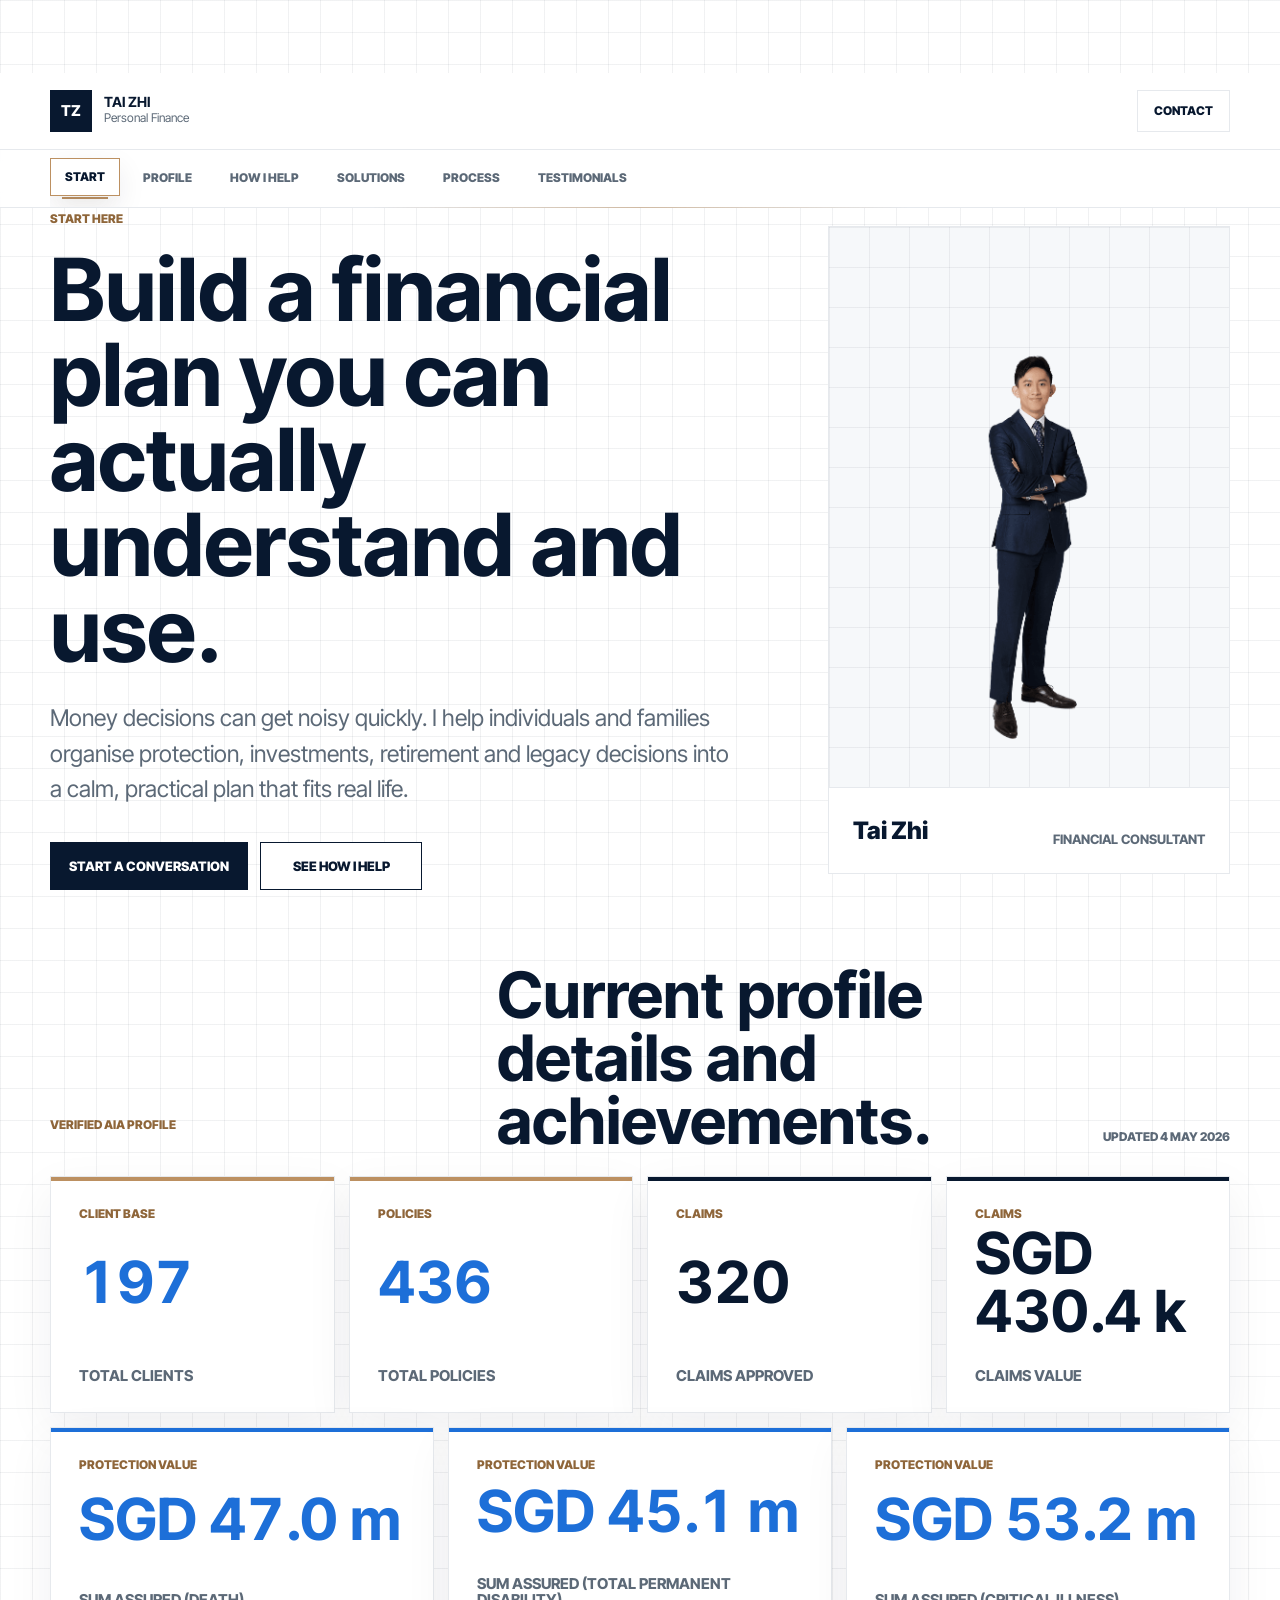
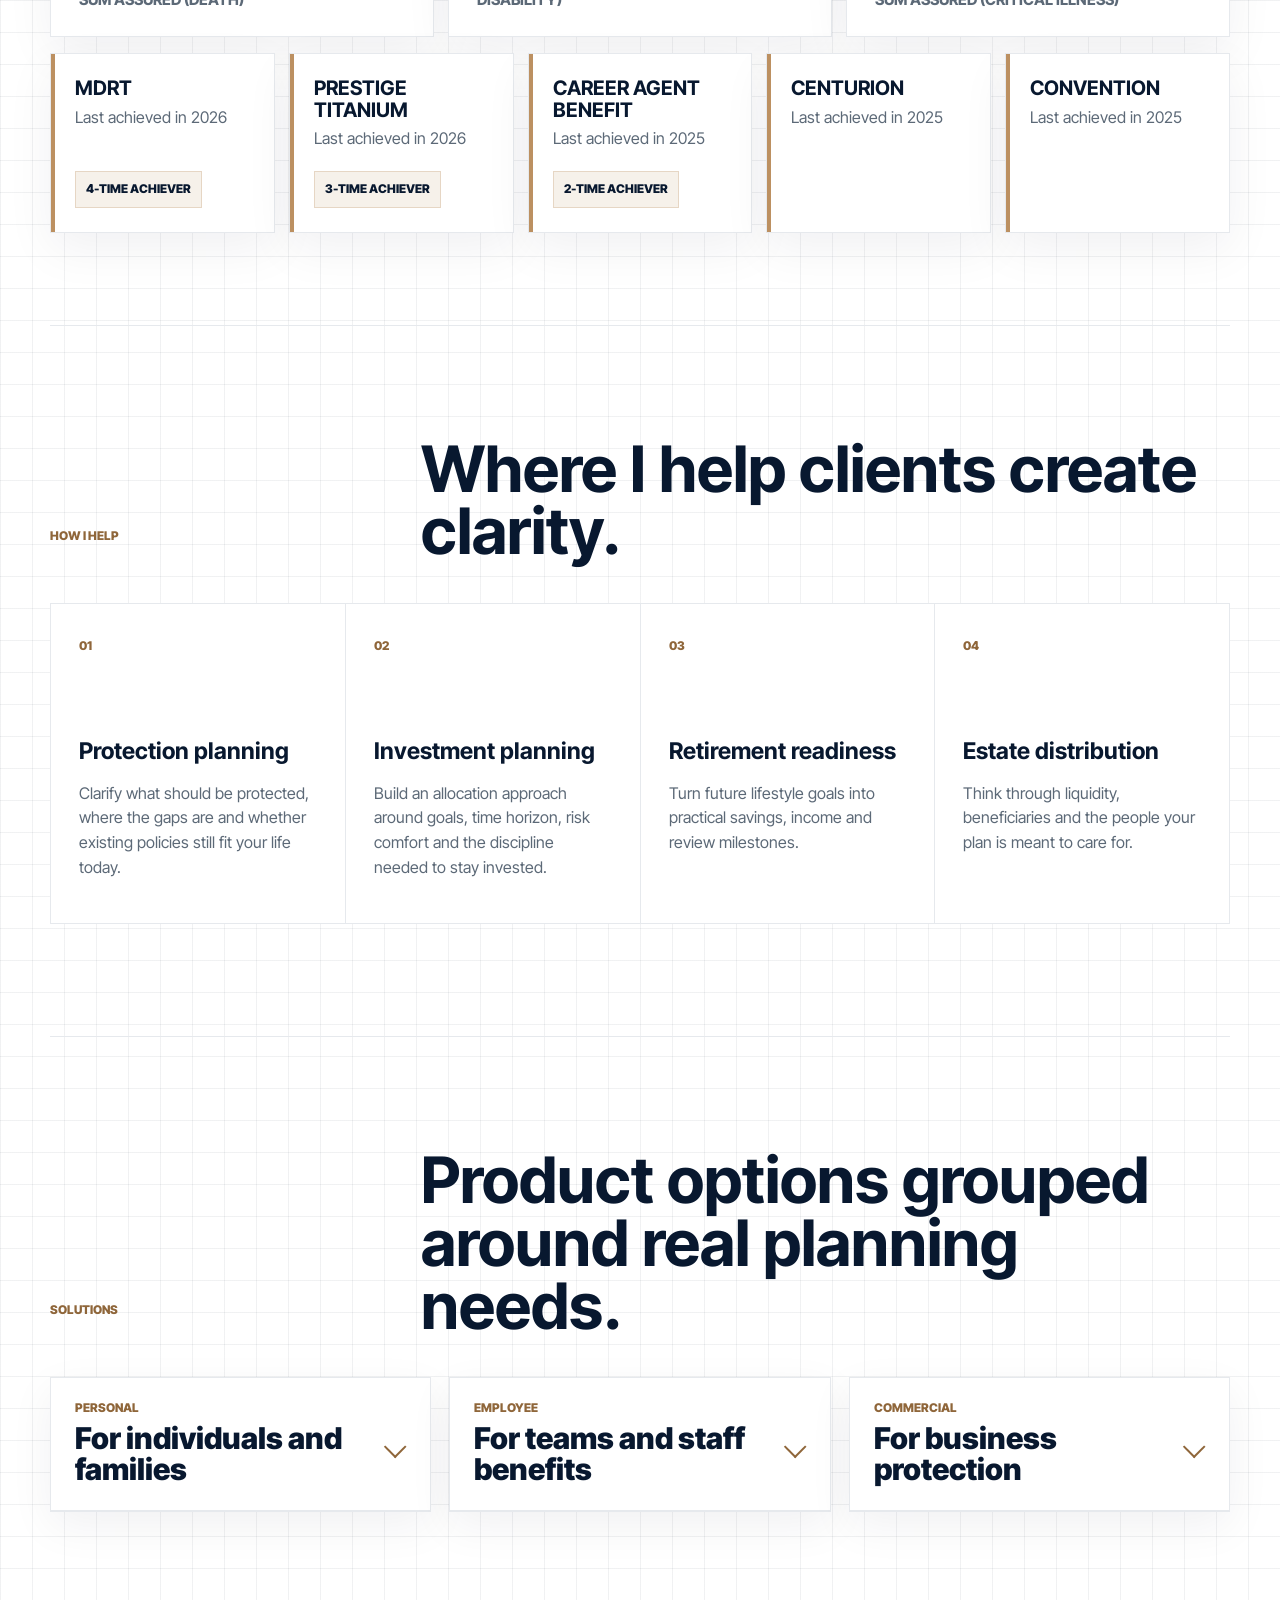
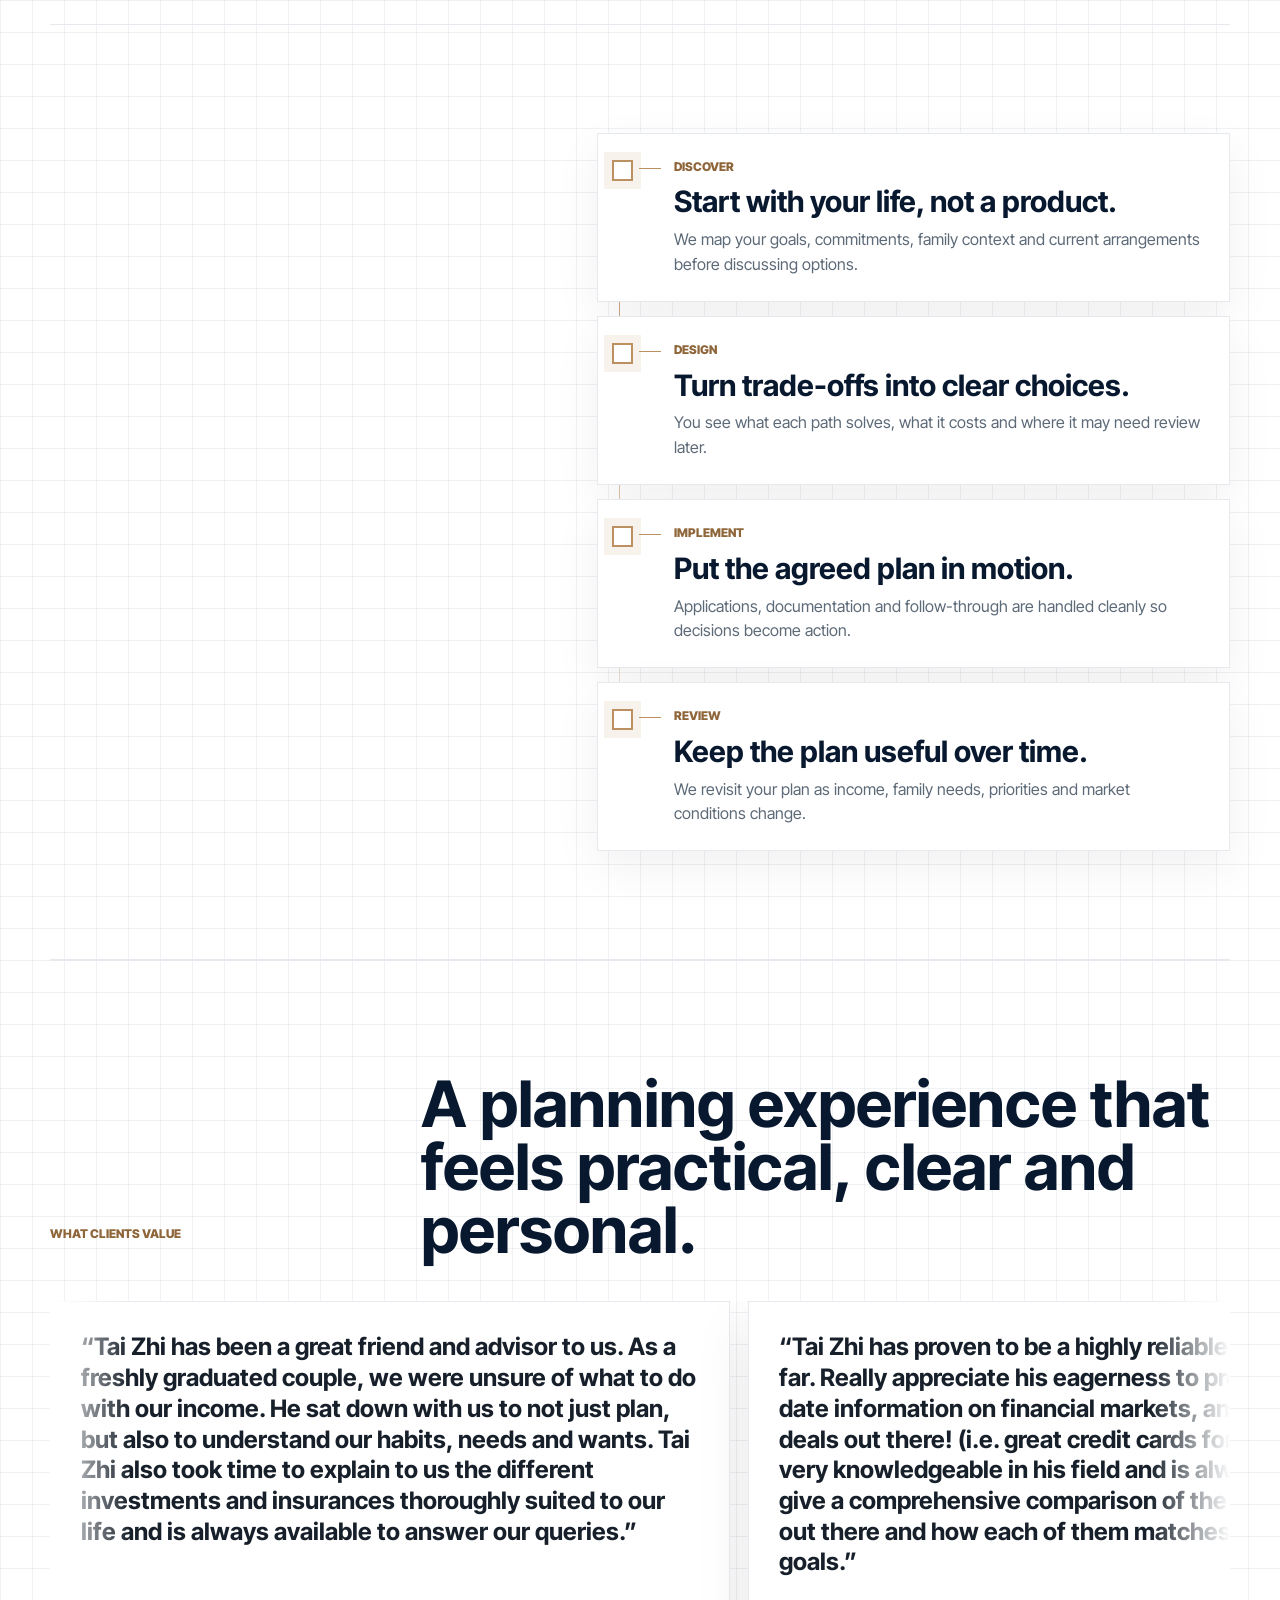
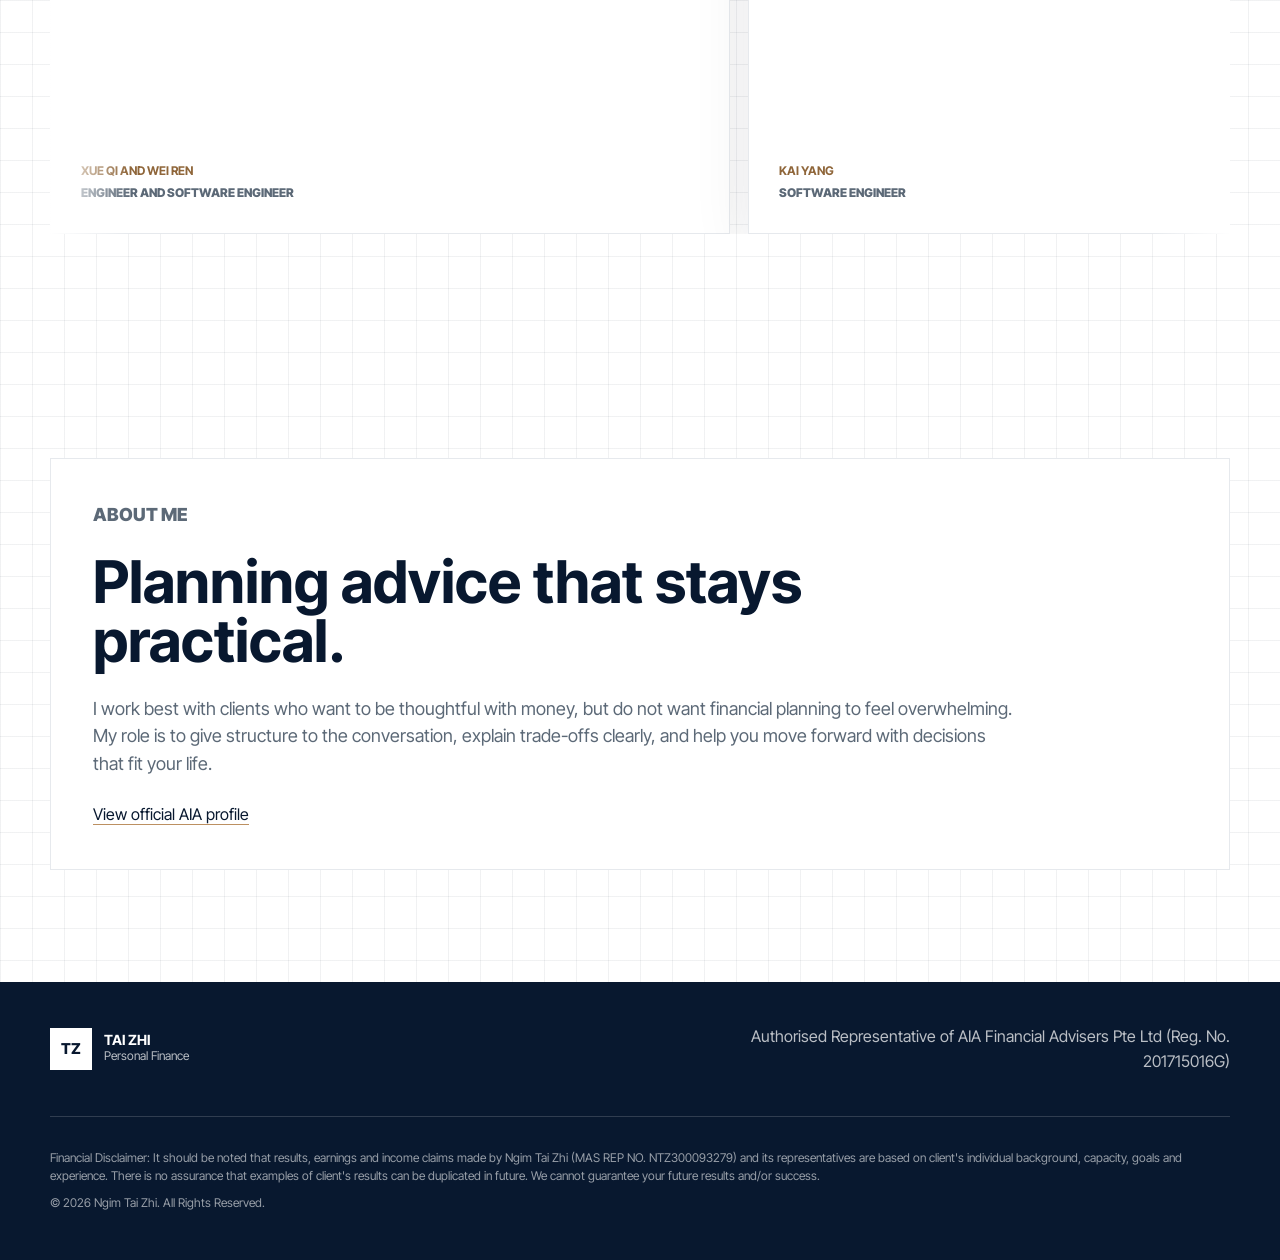
==== commit 7e520625: "Refine motion and mobile testimonials" ====
--- a/index.html
+++ b/index.html
@@ -229,6 +229,8 @@
           <h2 id="method-title">A simple rhythm for decisions you can stand behind.</h2>
           <div class="planning-flow" aria-hidden="true">
             <div class="flow-line"></div>
+            <span class="flow-orbit"></span>
+            <span class="flow-core">Plan</span>
             <span class="flow-node flow-node-one">Protect</span>
             <span class="flow-node flow-node-two">Grow</span>
             <span class="flow-node flow-node-three">Retire</span>
--- a/assets/redesign.css
+++ b/assets/redesign.css
@@ -872,13 +872,14 @@
 
 .planning-flow {
   position: relative;
-  min-height: 220px;
+  min-height: 258px;
   margin-top: 34px;
   background:
-    linear-gradient(90deg, rgba(8, 24, 47, 0.055) 1px, transparent 1px),
-    linear-gradient(180deg, rgba(8, 24, 47, 0.055) 1px, transparent 1px),
+    radial-gradient(circle at 50% 52%, rgba(29, 111, 216, 0.08), transparent 34%),
+    linear-gradient(90deg, rgba(8, 24, 47, 0.045) 1px, transparent 1px),
+    linear-gradient(180deg, rgba(8, 24, 47, 0.045) 1px, transparent 1px),
     var(--white);
-  background-size: 28px 28px;
+  background-size: auto, 28px 28px, 28px 28px;
   border: 1px solid var(--line);
   box-shadow: 0 16px 46px rgba(8, 24, 47, 0.06);
   overflow: hidden;
@@ -895,81 +896,135 @@
   content: "";
   position: absolute;
   inset: -45% auto auto -30%;
-  width: 72%;
+  width: 62%;
   height: 150%;
-  background: linear-gradient(90deg, transparent, rgba(188, 144, 97, 0.18), transparent);
+  background: linear-gradient(90deg, transparent, rgba(188, 144, 97, 0.13), transparent);
   transform: rotate(18deg);
-  animation: flowSweep 5.8s ease-in-out infinite;
+  animation: flowSweep 6.8s ease-in-out infinite;
 }
 
 .flow-line {
   position: absolute;
-  left: 16%;
-  right: 16%;
-  top: 50%;
-  height: 1px;
-  background: linear-gradient(90deg, rgba(188, 144, 97, 0.2), var(--gold), rgba(29, 111, 216, 0.52), rgba(188, 144, 97, 0.2));
-  transform: translateY(-50%);
-}
-
+  inset: 26px;
+  z-index: 0;
+  background: none;
+}
+
+.flow-line::before,
 .flow-line::after {
   content: "";
   position: absolute;
-  inset: -2px auto -2px 0;
-  width: 24%;
-  background: linear-gradient(90deg, transparent, rgba(29, 111, 216, 0.9), transparent);
-  animation: flowPulse 4.6s linear infinite;
+  left: 13%;
+  right: 13%;
+  top: 50%;
+  height: 1px;
+  background: linear-gradient(90deg, rgba(188, 144, 97, 0.08), rgba(188, 144, 97, 0.64), rgba(29, 111, 216, 0.56), rgba(188, 144, 97, 0.08));
+  transform: rotate(19deg);
+}
+
+.flow-line::after {
+  transform: rotate(-19deg);
+}
+
+.flow-orbit {
+  position: absolute;
+  left: 50%;
+  top: 50%;
+  z-index: 0;
+  width: 118px;
+  height: 118px;
+  border: 1px solid rgba(188, 144, 97, 0.38);
+  box-shadow: inset 0 0 0 1px rgba(29, 111, 216, 0.08), 0 18px 48px rgba(8, 24, 47, 0.06);
+  transform: translate(-50%, -50%) rotate(45deg);
+}
+
+.flow-orbit::after {
+  content: "";
+  position: absolute;
+  inset: -4px;
+  border: 1px solid rgba(29, 111, 216, 0.18);
+  animation: orbitBreathe 4.8s ease-in-out infinite;
+}
+
+.flow-core {
+  position: absolute;
+  left: 50%;
+  top: 50%;
+  z-index: 2;
+  width: 82px;
+  height: 82px;
+  display: grid;
+  place-items: center;
+  color: var(--white);
+  background: var(--blue);
+  border: 1px solid rgba(188, 144, 97, 0.72);
+  box-shadow: 0 22px 58px rgba(8, 24, 47, 0.2);
+  font-size: 12px;
+  font-weight: 850;
+  text-transform: uppercase;
+  transform: translate(-50%, -50%);
 }
 
 .flow-node {
   position: absolute;
   z-index: 1;
-  min-width: 92px;
-  padding: 9px 12px;
+  min-width: 98px;
+  padding: 10px 13px;
   color: var(--blue);
   background: var(--white);
-  border: 1px solid rgba(188, 144, 97, 0.48);
-  box-shadow: 0 12px 32px rgba(8, 24, 47, 0.08);
+  border: 1px solid rgba(188, 144, 97, 0.42);
+  box-shadow: 0 14px 34px rgba(8, 24, 47, 0.08);
   font-size: 12px;
   font-weight: 850;
   text-align: center;
   text-transform: uppercase;
-  animation: nodeFloat 4.8s ease-in-out infinite;
+  animation: nodeFloat 5.4s ease-in-out infinite;
 }
 
 .flow-node::before {
   content: "";
   position: absolute;
   left: 50%;
-  top: -17px;
-  width: 10px;
-  height: 10px;
+  top: calc(50% - 5px);
+  width: 9px;
+  height: 9px;
   background: var(--gold);
-  box-shadow: 0 0 0 8px rgba(188, 144, 97, 0.13);
+  box-shadow: 0 0 0 7px rgba(188, 144, 97, 0.12);
   transform: translateX(-50%);
 }
 
 .flow-node-one {
-  left: 9%;
-  top: 30%;
+  left: 10%;
+  top: 23%;
 }
 
 .flow-node-two {
-  left: 34%;
-  top: 57%;
+  right: 10%;
+  top: 23%;
   animation-delay: -1.2s;
 }
 
 .flow-node-three {
-  right: 28%;
-  top: 31%;
+  left: 10%;
+  bottom: 22%;
   animation-delay: -2.4s;
 }
 
 .flow-node-four {
-  right: 8%;
-  top: 56%;
+  right: 10%;
+  bottom: 22%;
   animation-delay: -3.5s;
+}
+
+.flow-node-one::before,
+.flow-node-three::before {
+  left: auto;
+  right: -5px;
+}
+
+.flow-node-two::before,
+.flow-node-four::before {
+  left: -5px;
 }
 
 .process-display {
@@ -1179,12 +1234,10 @@
   }
 }
 
-@keyframes flowPulse {
-  from {
-    transform: translateX(-10%);
-  }
-  to {
-    transform: translateX(430%);
+@keyframes orbitBreathe {
+  50% {
+    inset: -10px;
+    opacity: 0.54;
   }
 }
 
@@ -1467,6 +1520,30 @@
     padding: 24px;
   }
 
+  .testimonial-carousel {
+    overflow: visible;
+    touch-action: pan-y;
+  }
+
+  .testimonial-carousel::before,
+  .testimonial-carousel::after {
+    display: none;
+  }
+
+  .testimonial-track {
+    width: auto;
+    display: grid;
+    animation: none;
+  }
+
+  .testimonial-card {
+    flex-basis: auto;
+  }
+
+  .testimonial-card[aria-hidden="true"] {
+    display: none;
+  }
+
   .testimonial-card blockquote {
     font-size: 21px;
   }
@@ -1630,30 +1707,45 @@
   }
 
   .planning-flow {
-    min-height: 150px;
+    min-height: 220px;
     margin-top: 24px;
   }
 
+  .flow-orbit {
+    width: 92px;
+    height: 92px;
+  }
+
+  .flow-core {
+    width: 64px;
+    height: 64px;
+    font-size: 10px;
+  }
+
   .flow-node {
-    min-width: 72px;
+    min-width: 76px;
     padding: 7px 9px;
     font-size: 10px;
   }
 
   .flow-node-one {
-    left: 6%;
+    left: 7%;
+    top: 18%;
   }
 
   .flow-node-two {
-    left: 28%;
+    right: 7%;
+    top: 18%;
   }
 
   .flow-node-three {
-    right: 23%;
+    left: 7%;
+    bottom: 18%;
   }
 
   .flow-node-four {
-    right: 5%;
+    right: 7%;
+    bottom: 18%;
   }
 
   .process-display::before {
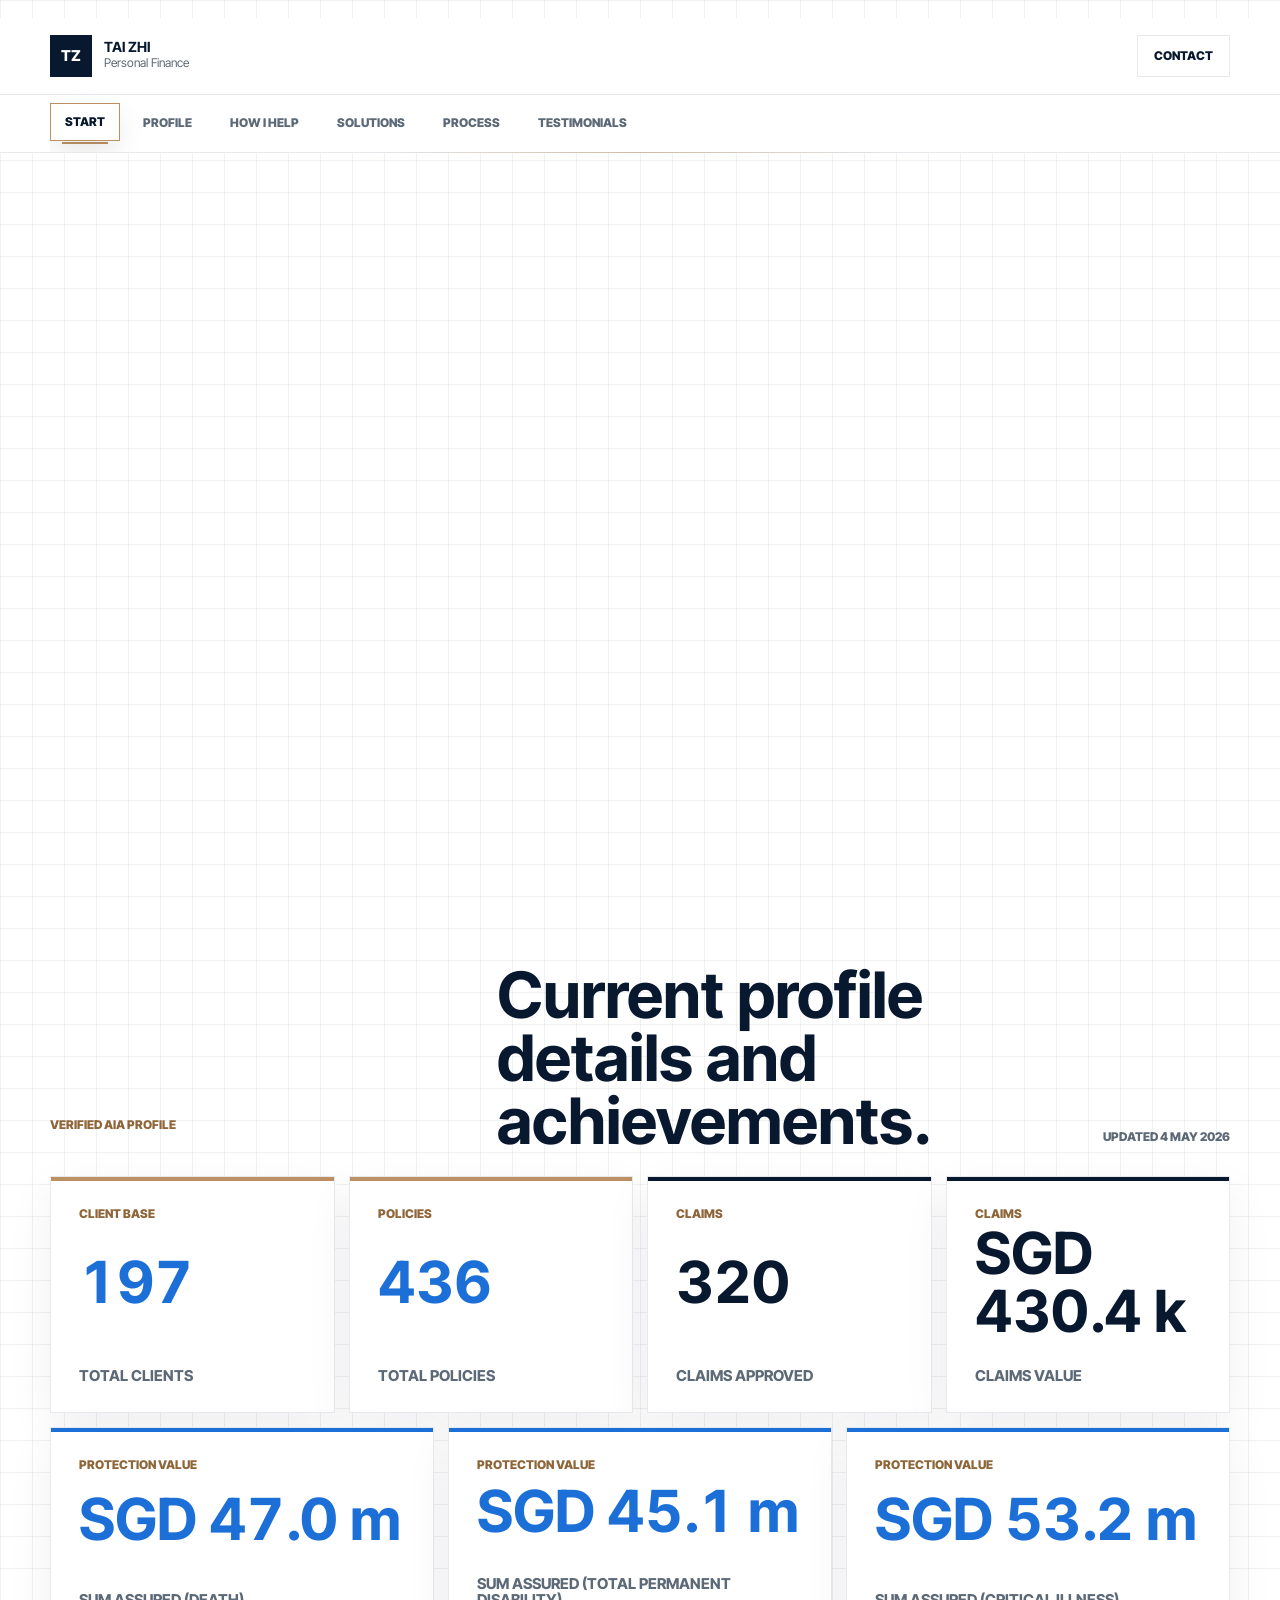
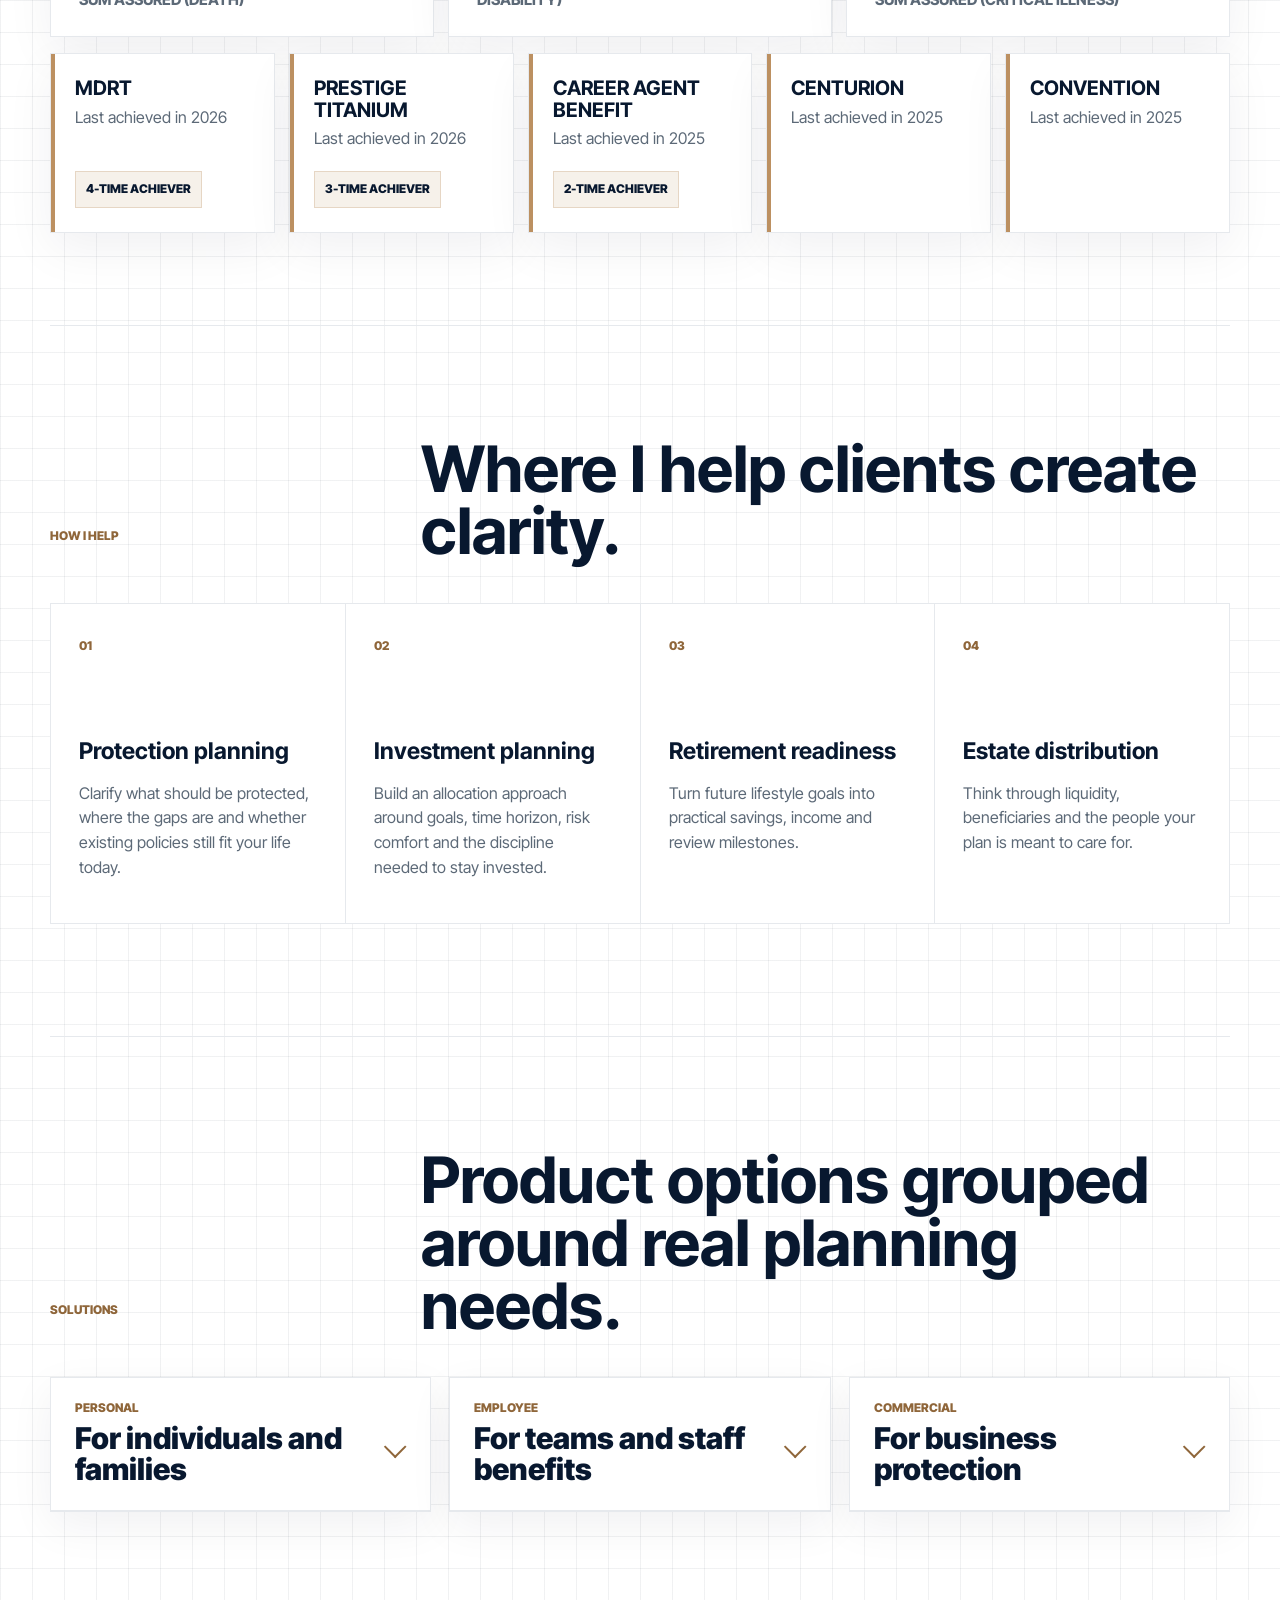
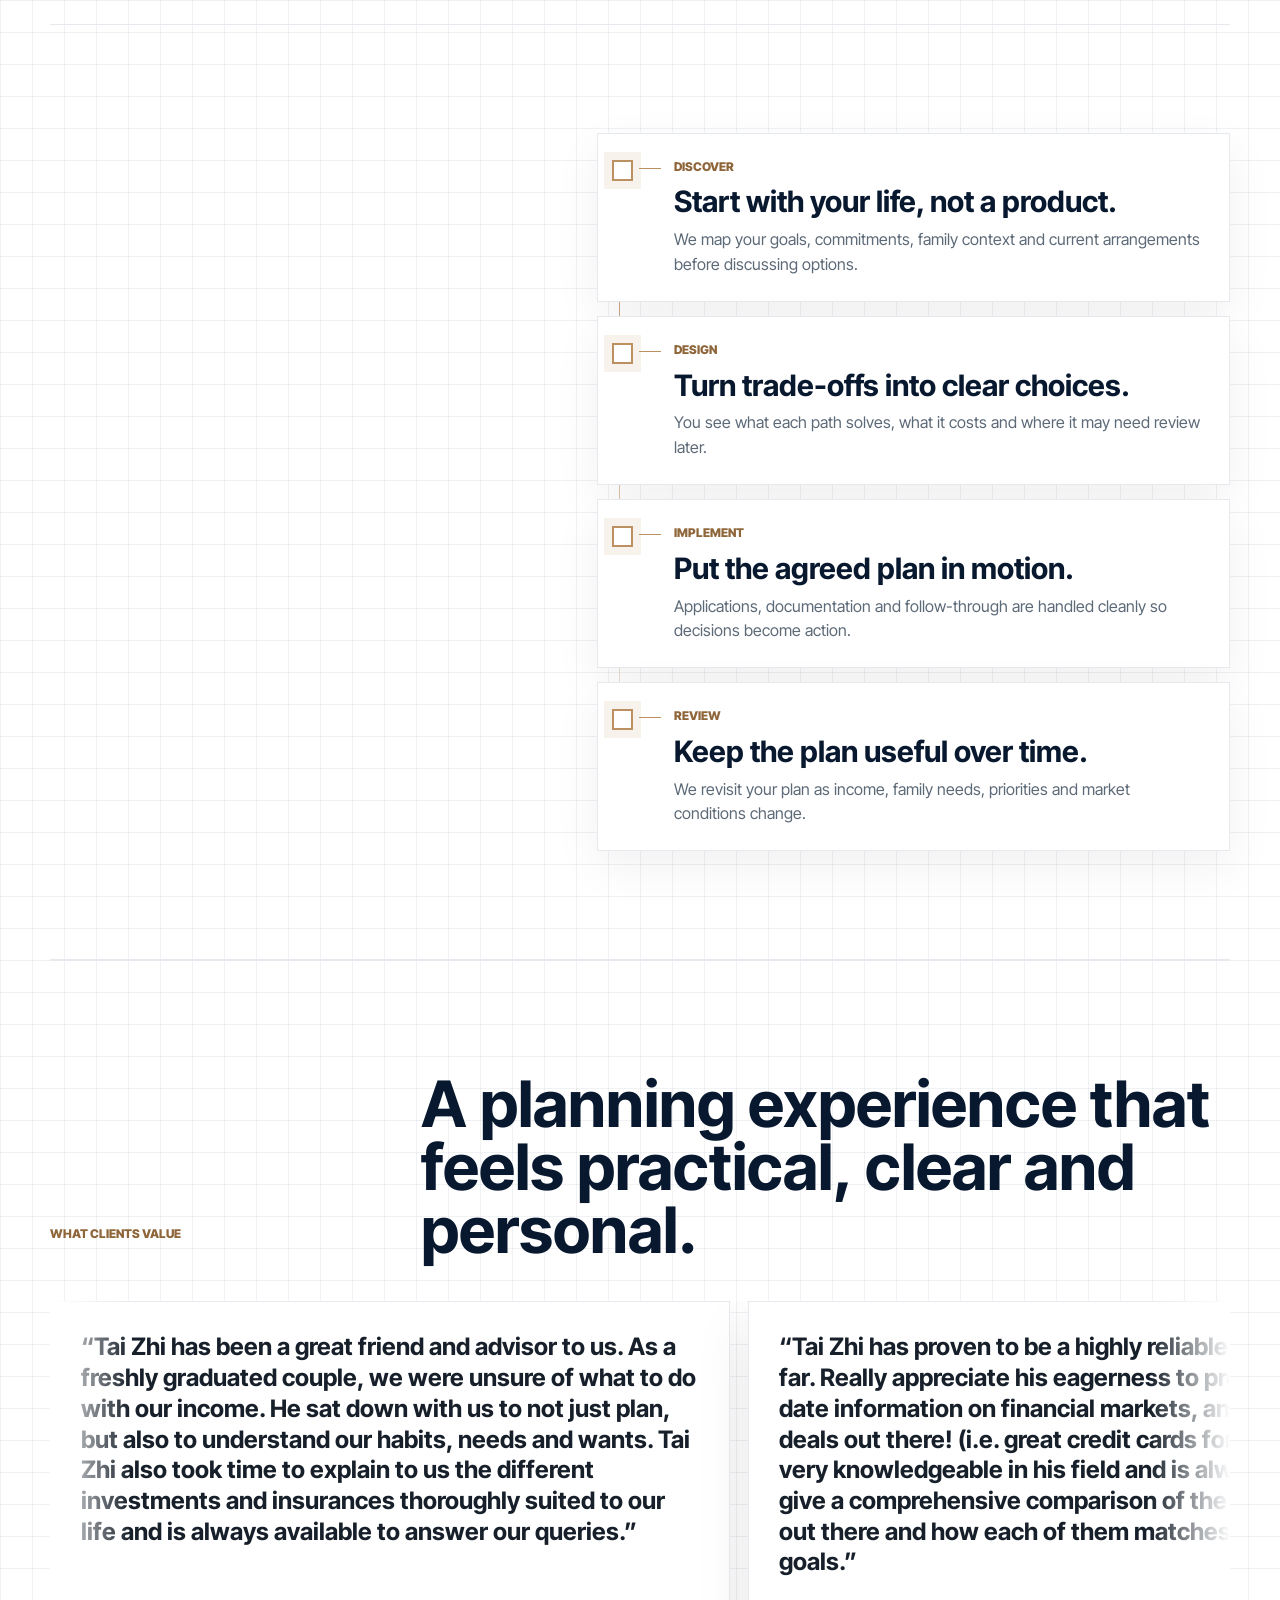
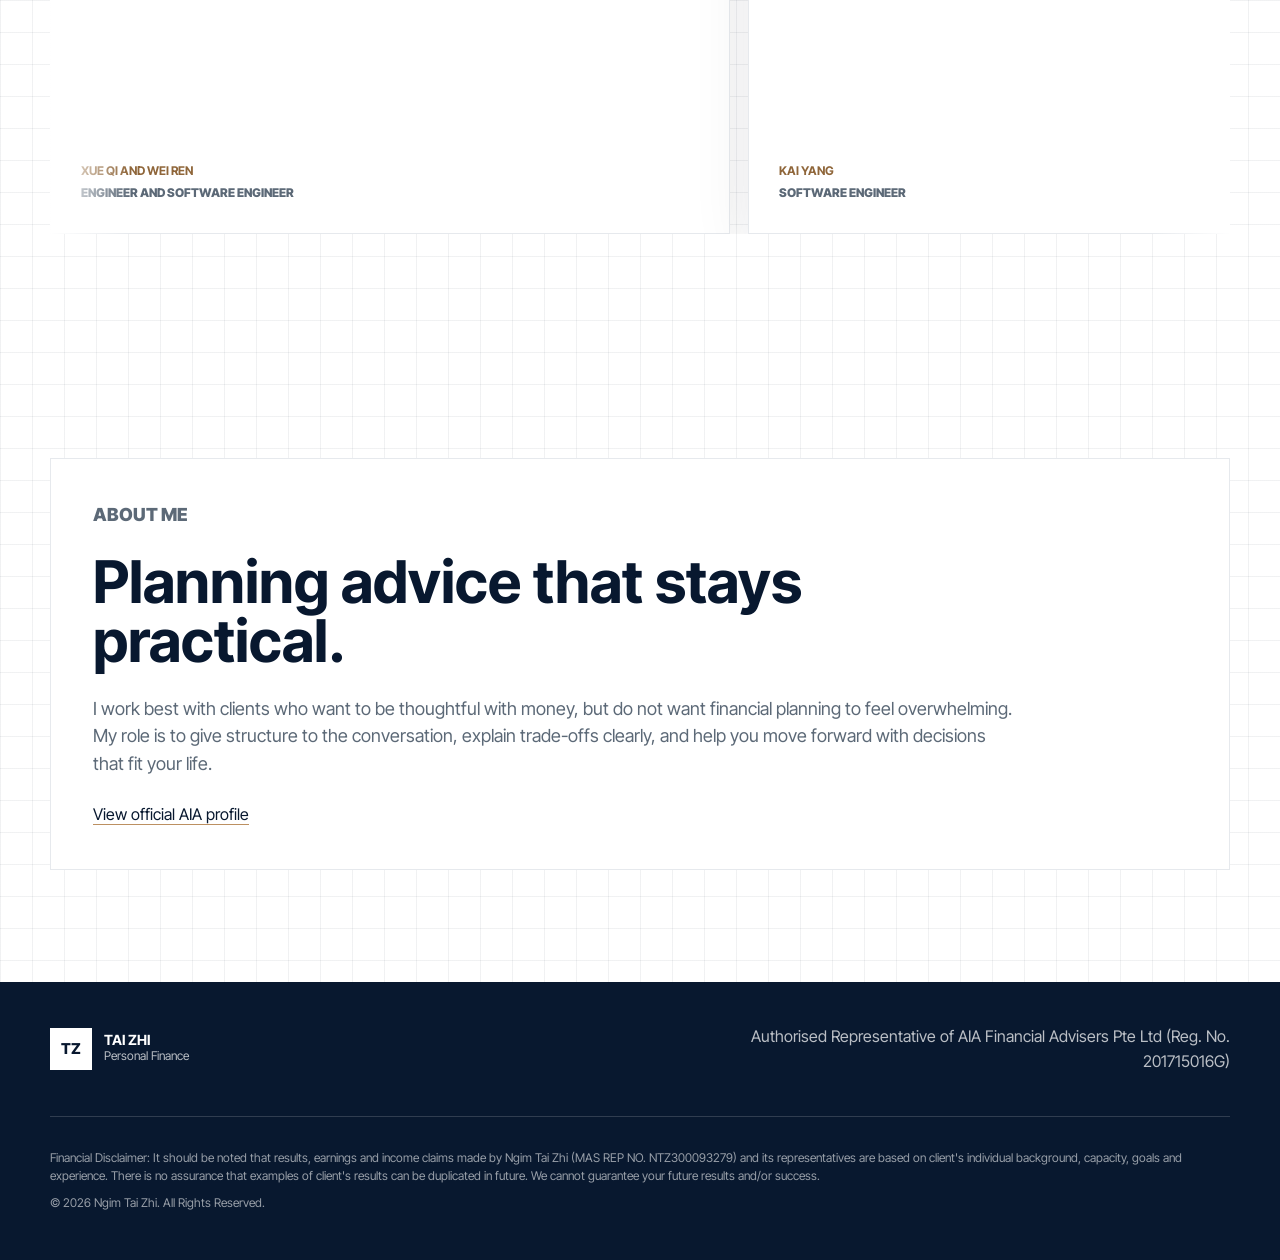
==== commit 209a1725: "Simplify planning flow visual" ====
--- a/index.html
+++ b/index.html
@@ -229,8 +229,6 @@
           <h2 id="method-title">A simple rhythm for decisions you can stand behind.</h2>
           <div class="planning-flow" aria-hidden="true">
             <div class="flow-line"></div>
-            <span class="flow-orbit"></span>
-            <span class="flow-core">Plan</span>
             <span class="flow-node flow-node-one">Protect</span>
             <span class="flow-node flow-node-two">Grow</span>
             <span class="flow-node flow-node-three">Retire</span>
--- a/assets/redesign.css
+++ b/assets/redesign.css
@@ -872,14 +872,13 @@
 
 .planning-flow {
   position: relative;
-  min-height: 258px;
+  min-height: 220px;
   margin-top: 34px;
   background:
-    radial-gradient(circle at 50% 52%, rgba(29, 111, 216, 0.08), transparent 34%),
-    linear-gradient(90deg, rgba(8, 24, 47, 0.045) 1px, transparent 1px),
-    linear-gradient(180deg, rgba(8, 24, 47, 0.045) 1px, transparent 1px),
+    linear-gradient(90deg, rgba(8, 24, 47, 0.04) 1px, transparent 1px),
+    linear-gradient(180deg, rgba(8, 24, 47, 0.04) 1px, transparent 1px),
     var(--white);
-  background-size: auto, 28px 28px, 28px 28px;
+  background-size: 28px 28px;
   border: 1px solid var(--line);
   box-shadow: 0 16px 46px rgba(8, 24, 47, 0.06);
   overflow: hidden;
@@ -888,143 +887,90 @@
 .planning-flow::before {
   content: "";
   position: absolute;
-  inset: 18px;
-  border: 1px solid rgba(188, 144, 97, 0.28);
+  inset: 20px;
+  border: 1px solid rgba(188, 144, 97, 0.2);
 }
 
 .planning-flow::after {
   content: "";
   position: absolute;
   inset: -45% auto auto -30%;
-  width: 62%;
+  width: 64%;
   height: 150%;
-  background: linear-gradient(90deg, transparent, rgba(188, 144, 97, 0.13), transparent);
+  background: linear-gradient(90deg, transparent, rgba(188, 144, 97, 0.1), transparent);
   transform: rotate(18deg);
-  animation: flowSweep 6.8s ease-in-out infinite;
+  animation: flowSweep 7.2s ease-in-out infinite;
 }
 
 .flow-line {
   position: absolute;
-  inset: 26px;
+  left: 15%;
+  right: 15%;
+  top: 50%;
+  height: 1px;
   z-index: 0;
-  background: none;
-}
-
-.flow-line::before,
+  background: linear-gradient(90deg, rgba(188, 144, 97, 0.15), var(--gold), rgba(29, 111, 216, 0.58), rgba(188, 144, 97, 0.15));
+  transform: translateY(-50%);
+}
+
 .flow-line::after {
   content: "";
   position: absolute;
-  left: 13%;
-  right: 13%;
-  top: 50%;
-  height: 1px;
-  background: linear-gradient(90deg, rgba(188, 144, 97, 0.08), rgba(188, 144, 97, 0.64), rgba(29, 111, 216, 0.56), rgba(188, 144, 97, 0.08));
-  transform: rotate(19deg);
-}
-
-.flow-line::after {
-  transform: rotate(-19deg);
-}
-
-.flow-orbit {
-  position: absolute;
-  left: 50%;
-  top: 50%;
-  z-index: 0;
-  width: 118px;
-  height: 118px;
-  border: 1px solid rgba(188, 144, 97, 0.38);
-  box-shadow: inset 0 0 0 1px rgba(29, 111, 216, 0.08), 0 18px 48px rgba(8, 24, 47, 0.06);
-  transform: translate(-50%, -50%) rotate(45deg);
-}
-
-.flow-orbit::after {
-  content: "";
-  position: absolute;
-  inset: -4px;
-  border: 1px solid rgba(29, 111, 216, 0.18);
-  animation: orbitBreathe 4.8s ease-in-out infinite;
-}
-
-.flow-core {
-  position: absolute;
-  left: 50%;
-  top: 50%;
-  z-index: 2;
-  width: 82px;
-  height: 82px;
-  display: grid;
-  place-items: center;
-  color: var(--white);
-  background: var(--blue);
-  border: 1px solid rgba(188, 144, 97, 0.72);
-  box-shadow: 0 22px 58px rgba(8, 24, 47, 0.2);
-  font-size: 12px;
-  font-weight: 850;
-  text-transform: uppercase;
-  transform: translate(-50%, -50%);
+  inset: -2px auto -2px 0;
+  width: 24%;
+  background: linear-gradient(90deg, transparent, rgba(29, 111, 216, 0.74), transparent);
+  animation: flowPulse 5.2s linear infinite;
 }
 
 .flow-node {
   position: absolute;
   z-index: 1;
-  min-width: 98px;
-  padding: 10px 13px;
+  min-width: 92px;
+  padding: 9px 12px;
   color: var(--blue);
   background: var(--white);
-  border: 1px solid rgba(188, 144, 97, 0.42);
-  box-shadow: 0 14px 34px rgba(8, 24, 47, 0.08);
+  border: 1px solid rgba(188, 144, 97, 0.38);
+  box-shadow: 0 12px 30px rgba(8, 24, 47, 0.07);
   font-size: 12px;
   font-weight: 850;
   text-align: center;
   text-transform: uppercase;
-  animation: nodeFloat 5.4s ease-in-out infinite;
+  animation: nodeFloat 5.8s ease-in-out infinite;
 }
 
 .flow-node::before {
   content: "";
   position: absolute;
   left: 50%;
-  top: calc(50% - 5px);
-  width: 9px;
-  height: 9px;
+  top: -16px;
+  width: 8px;
+  height: 8px;
   background: var(--gold);
-  box-shadow: 0 0 0 7px rgba(188, 144, 97, 0.12);
+  box-shadow: 0 0 0 6px rgba(188, 144, 97, 0.1);
   transform: translateX(-50%);
 }
 
 .flow-node-one {
-  left: 10%;
-  top: 23%;
+  left: 9%;
+  top: 30%;
 }
 
 .flow-node-two {
-  right: 10%;
-  top: 23%;
+  left: 34%;
+  top: 57%;
   animation-delay: -1.2s;
 }
 
 .flow-node-three {
-  left: 10%;
-  bottom: 22%;
+  right: 28%;
+  top: 31%;
   animation-delay: -2.4s;
 }
 
 .flow-node-four {
-  right: 10%;
-  bottom: 22%;
+  right: 8%;
+  top: 56%;
   animation-delay: -3.5s;
-}
-
-.flow-node-one::before,
-.flow-node-three::before {
-  left: auto;
-  right: -5px;
-}
-
-.flow-node-two::before,
-.flow-node-four::before {
-  left: -5px;
 }
 
 .process-display {
@@ -1234,10 +1180,12 @@
   }
 }
 
-@keyframes orbitBreathe {
-  50% {
-    inset: -10px;
-    opacity: 0.54;
+@keyframes flowPulse {
+  from {
+    transform: translateX(-10%);
+  }
+  to {
+    transform: translateX(430%);
   }
 }
 
@@ -1707,45 +1655,34 @@
   }
 
   .planning-flow {
-    min-height: 220px;
+    min-height: 150px;
     margin-top: 24px;
   }
 
-  .flow-orbit {
-    width: 92px;
-    height: 92px;
-  }
-
-  .flow-core {
-    width: 64px;
-    height: 64px;
-    font-size: 10px;
-  }
-
   .flow-node {
-    min-width: 76px;
+    min-width: 72px;
     padding: 7px 9px;
     font-size: 10px;
   }
 
   .flow-node-one {
-    left: 7%;
-    top: 18%;
+    left: 6%;
+    top: 28%;
   }
 
   .flow-node-two {
-    right: 7%;
-    top: 18%;
+    left: 28%;
+    top: 57%;
   }
 
   .flow-node-three {
-    left: 7%;
-    bottom: 18%;
+    right: 23%;
+    top: 28%;
   }
 
   .flow-node-four {
-    right: 7%;
-    bottom: 18%;
+    right: 5%;
+    top: 57%;
   }
 
   .process-display::before {
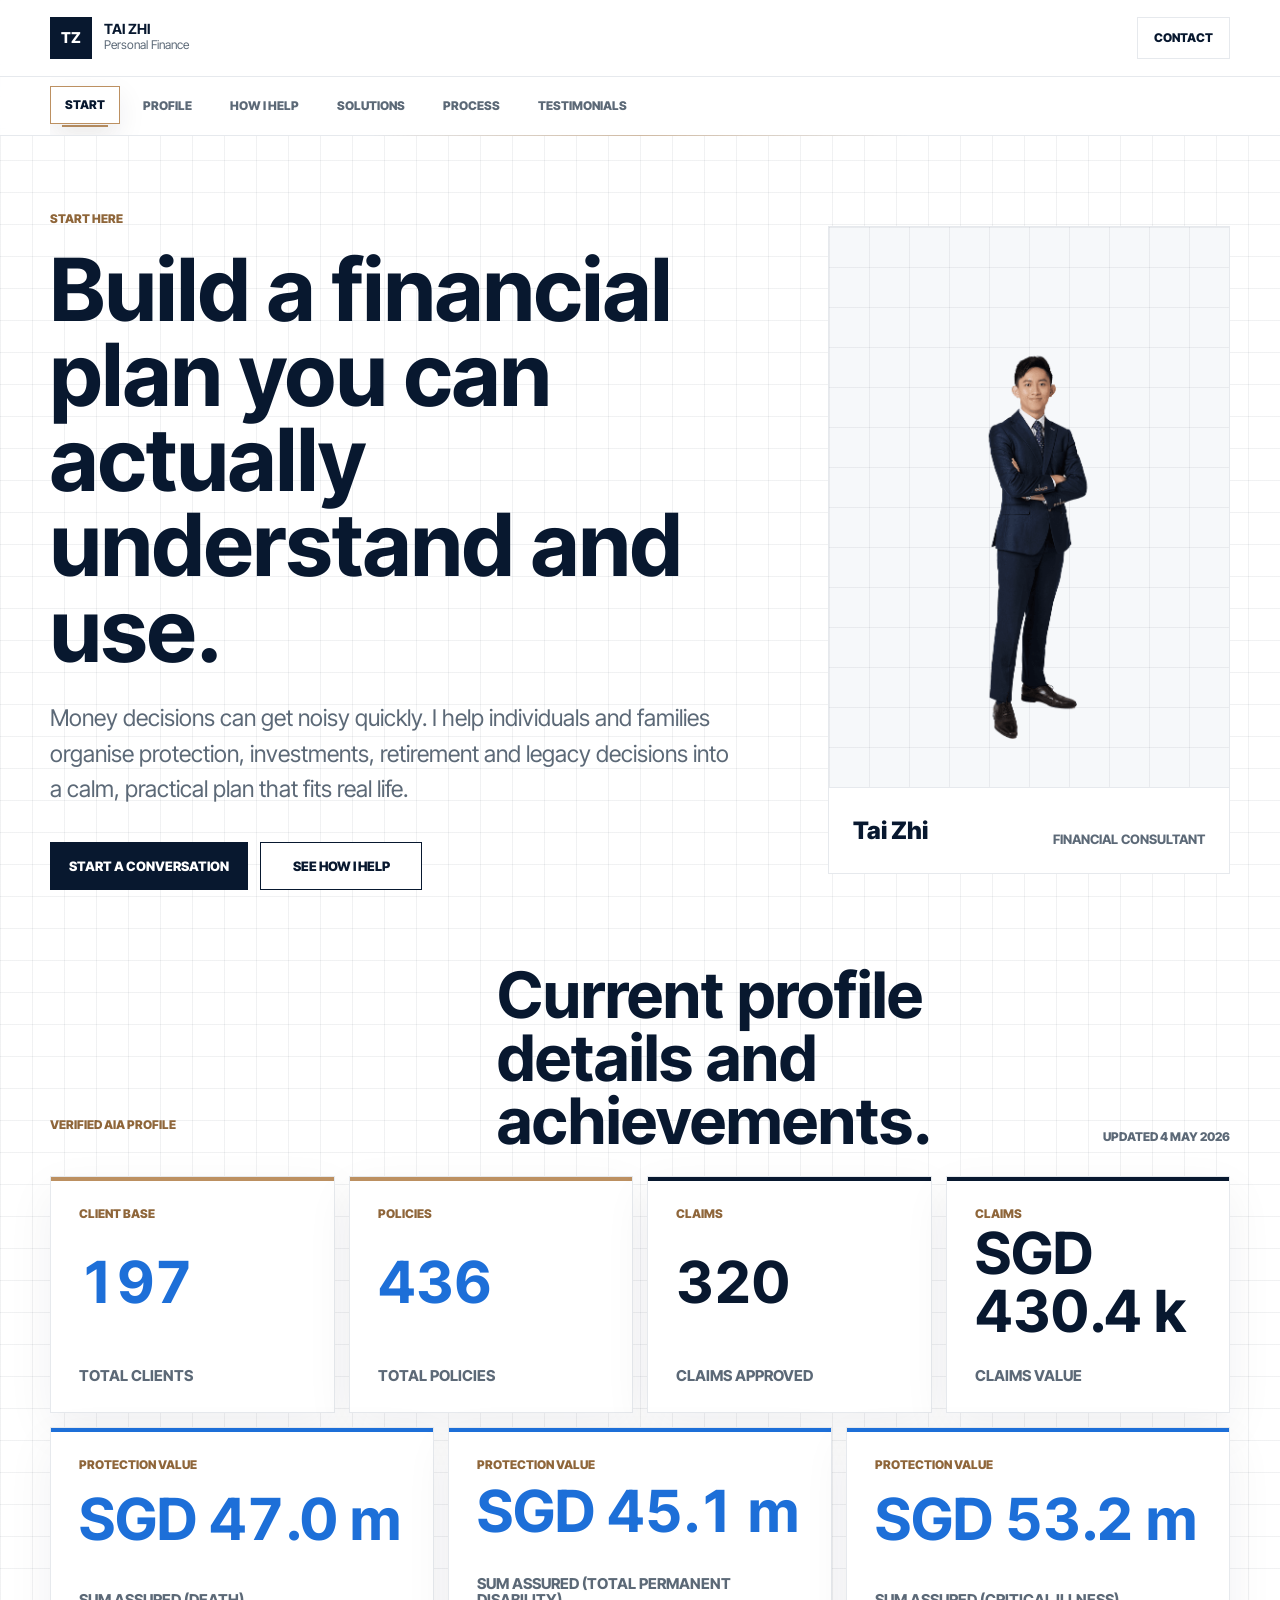
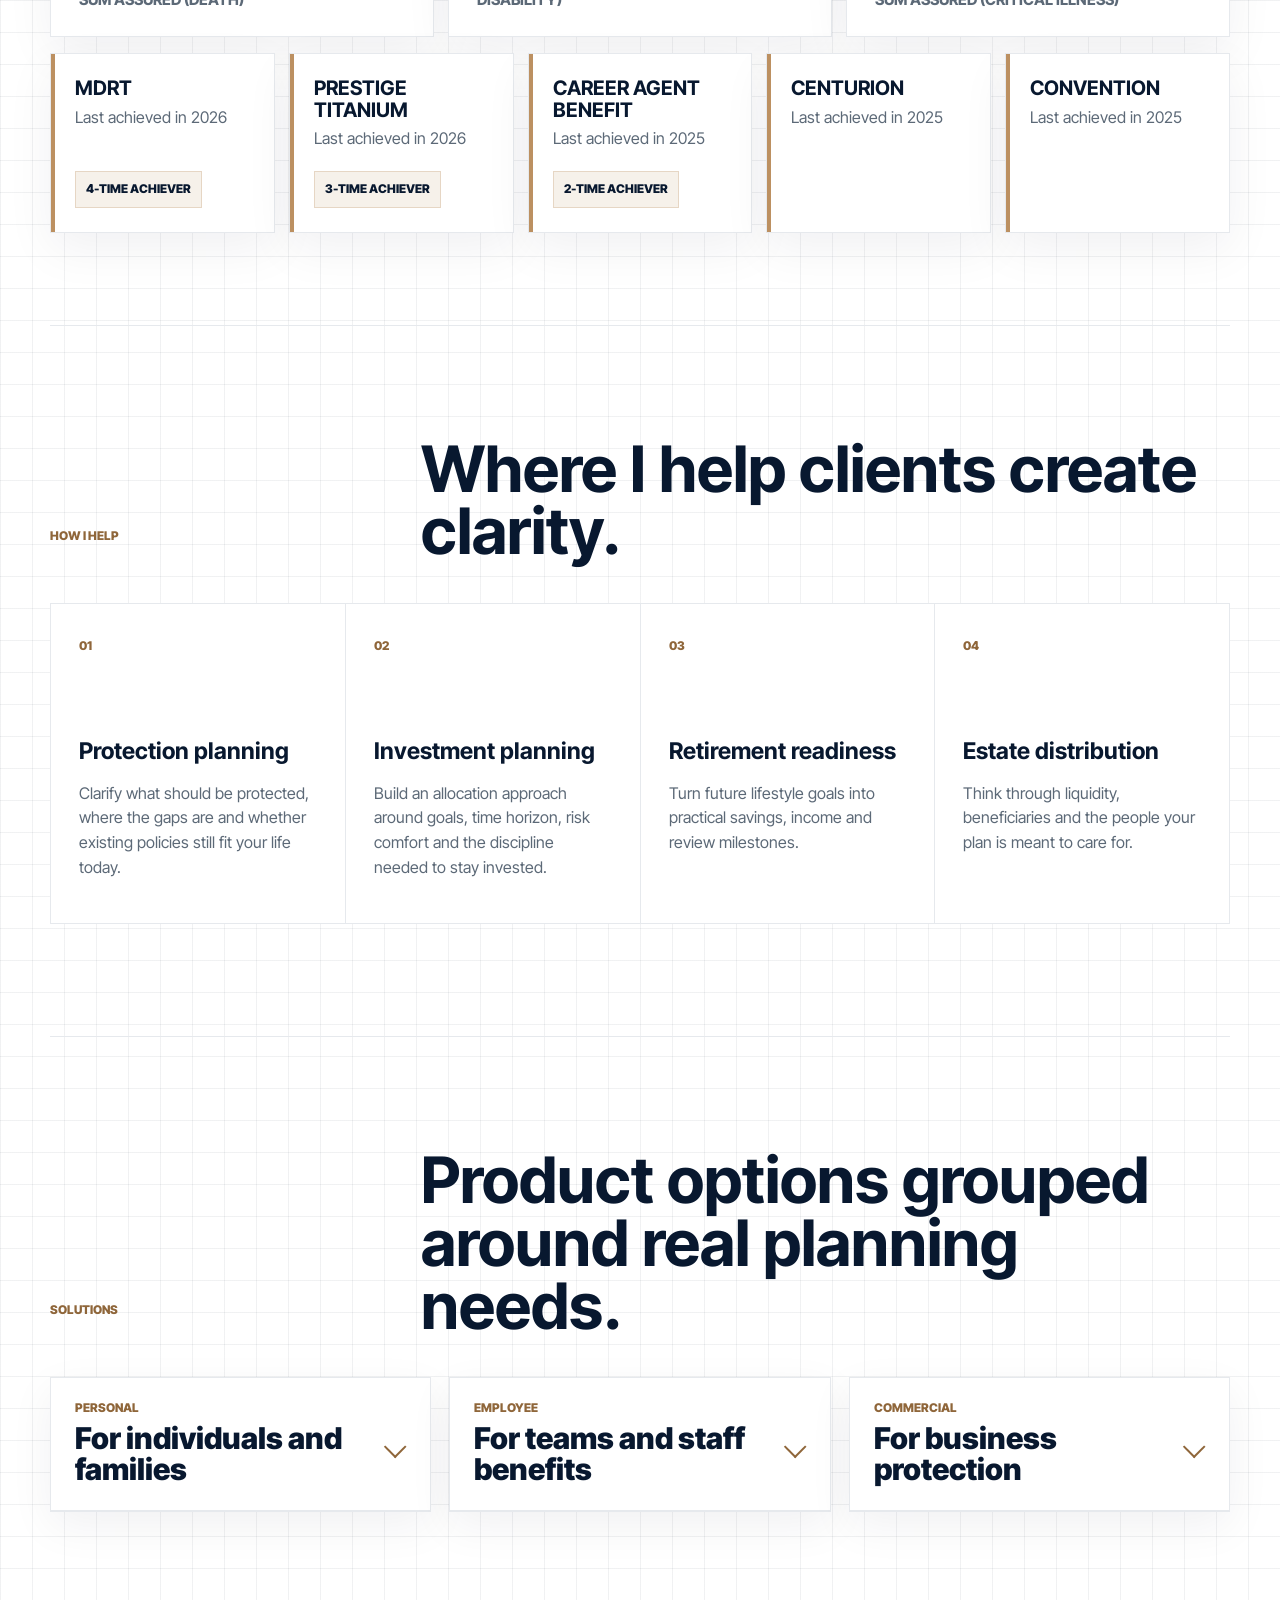
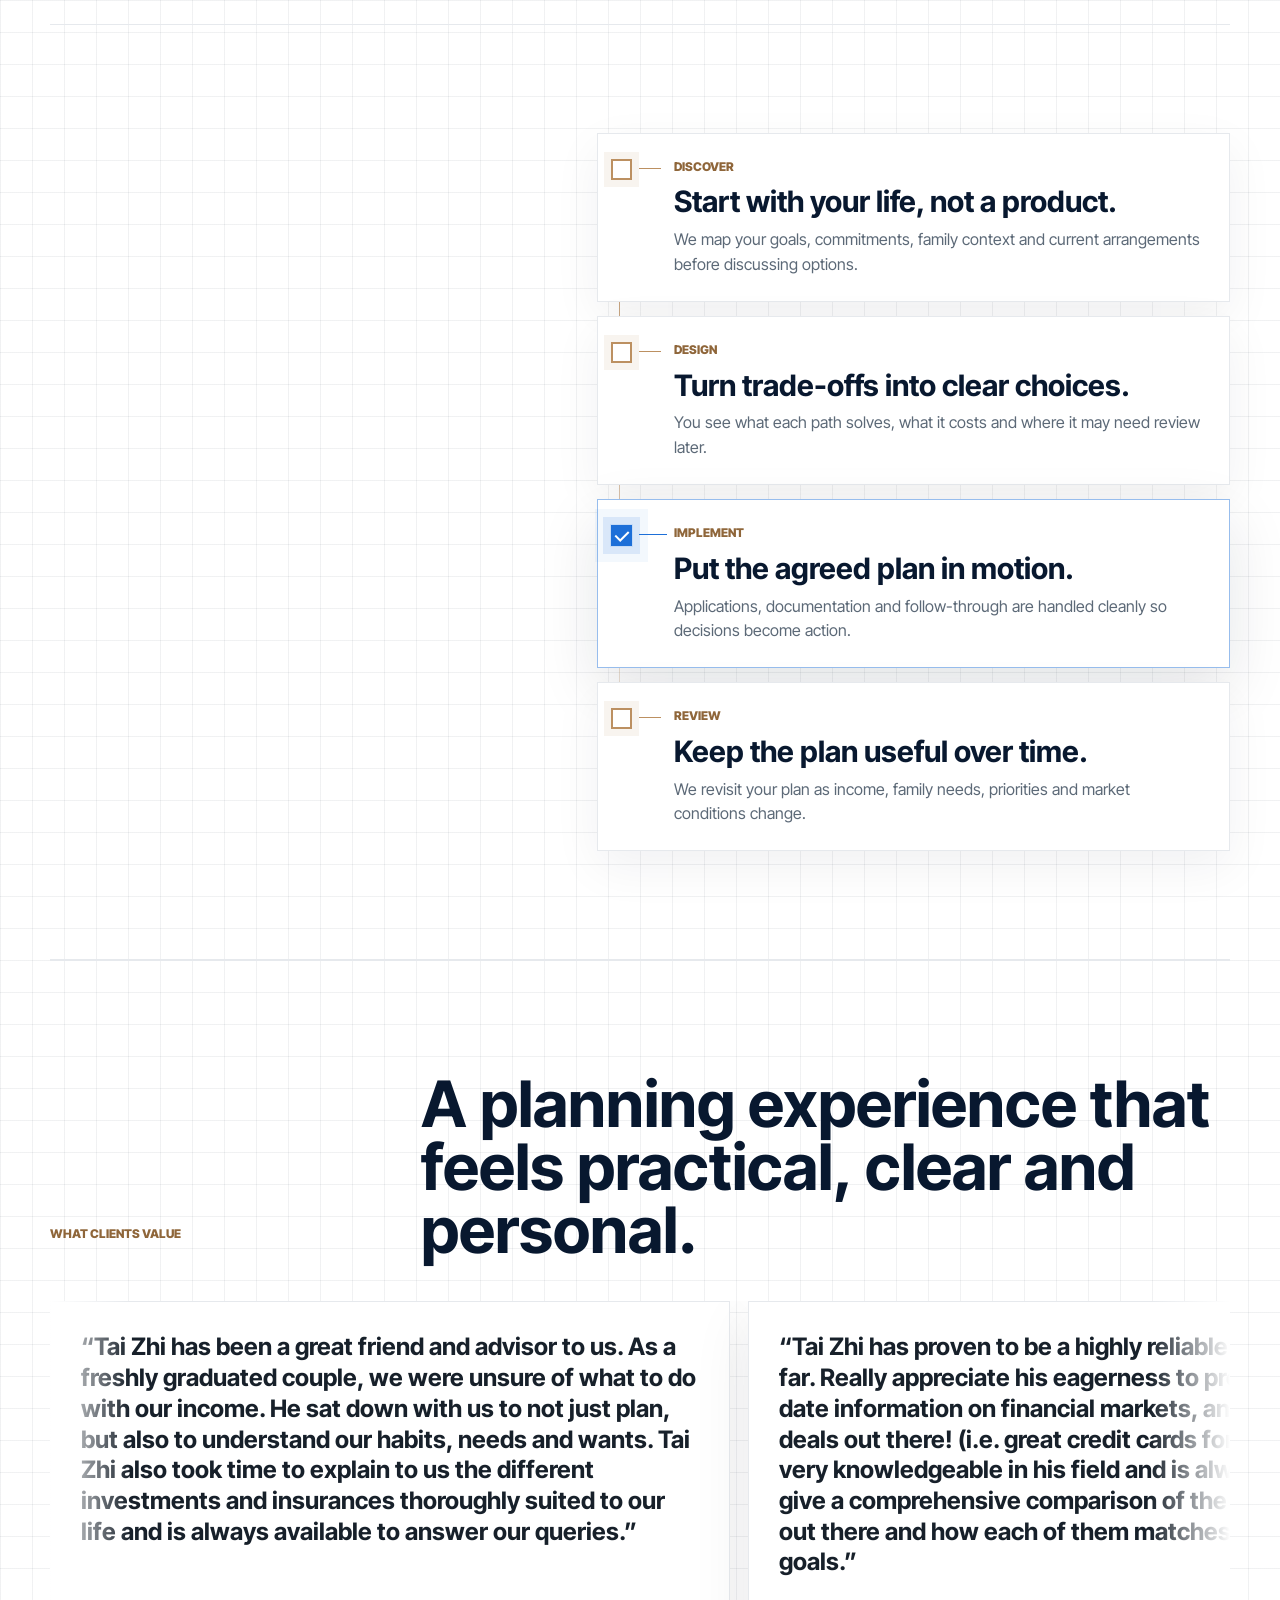
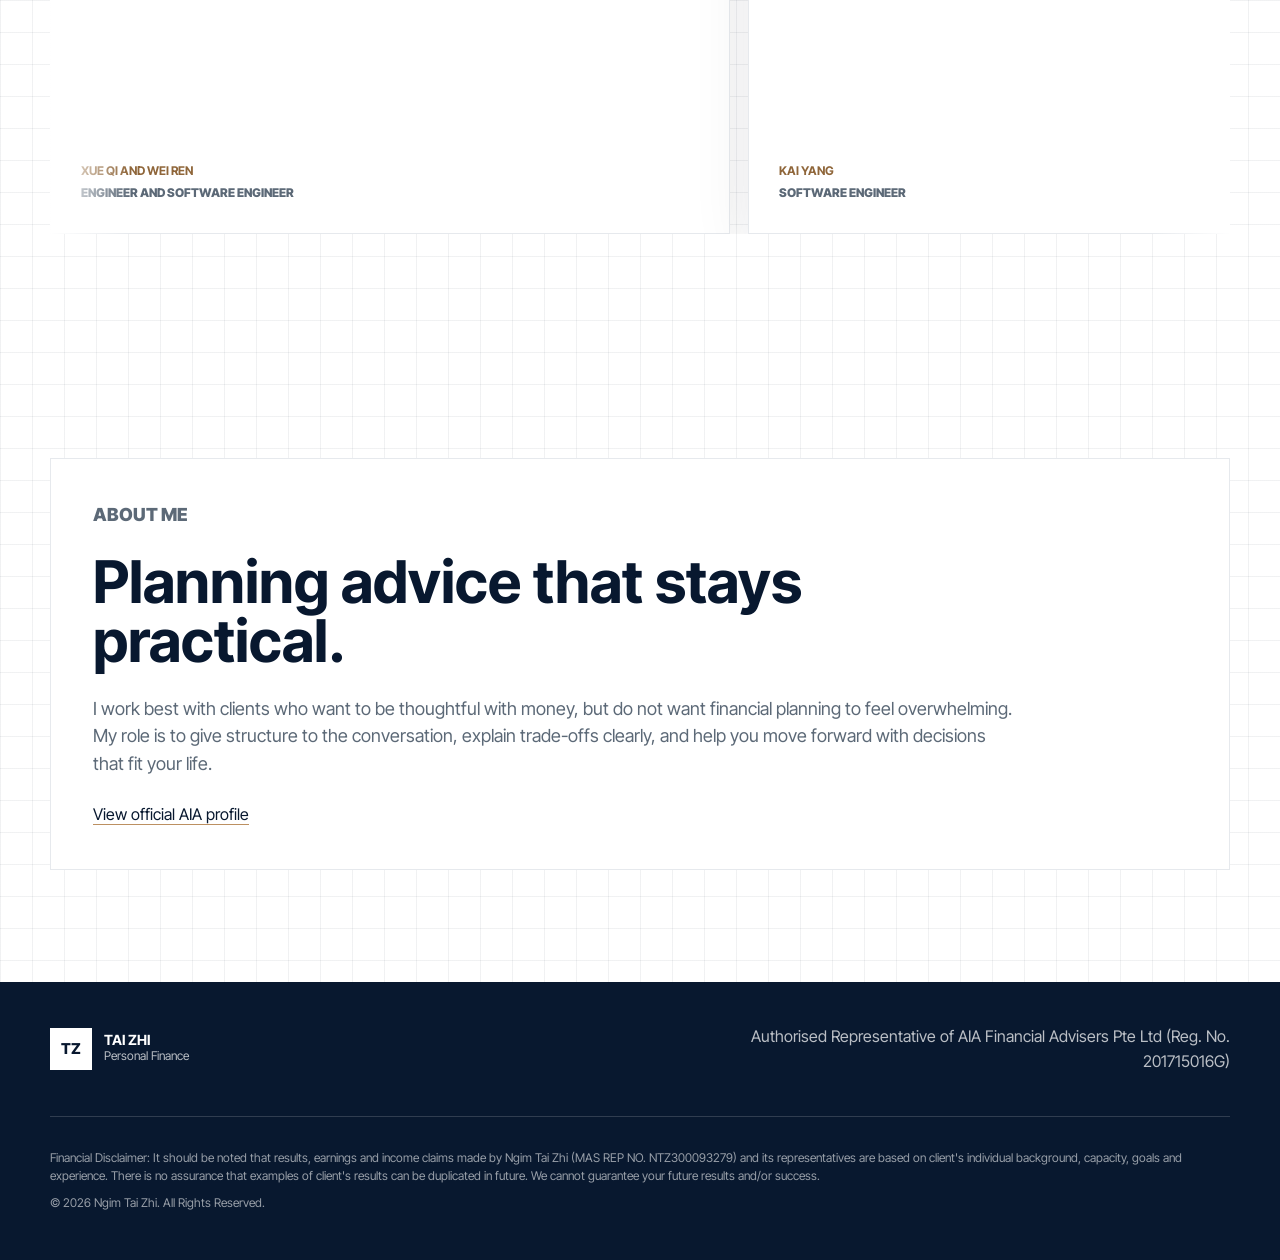
==== commit 2fe928df: "Animate process check markers" ====
--- a/index.html
+++ b/index.html
@@ -237,21 +237,25 @@
         </div>
         <div class="process-display" role="list">
           <article class="process-card" role="listitem">
+            <span class="process-check" aria-hidden="true"></span>
             <span>Discover</span>
             <h3>Start with your life, not a product.</h3>
             <p>We map your goals, commitments, family context and current arrangements before discussing options.</p>
           </article>
           <article class="process-card" role="listitem">
+            <span class="process-check" aria-hidden="true"></span>
             <span>Design</span>
             <h3>Turn trade-offs into clear choices.</h3>
             <p>You see what each path solves, what it costs and where it may need review later.</p>
           </article>
           <article class="process-card" role="listitem">
+            <span class="process-check" aria-hidden="true"></span>
             <span>Implement</span>
             <h3>Put the agreed plan in motion.</h3>
             <p>Applications, documentation and follow-through are handled cleanly so decisions become action.</p>
           </article>
           <article class="process-card" role="listitem">
+            <span class="process-check" aria-hidden="true"></span>
             <span>Review</span>
             <h3>Keep the plan useful over time.</h3>
             <p>We revisit your plan as income, family needs, priorities and market conditions change.</p>
--- a/assets/redesign.css
+++ b/assets/redesign.css
@@ -29,7 +29,6 @@
     linear-gradient(90deg, rgba(8, 24, 47, 0.06) 1px, transparent 1px),
     var(--white);
   background-size: 32px 32px;
-  animation: gridDrift 22s linear infinite;
   font-family: "Inter Tight", ui-sans-serif, system-ui, -apple-system, BlinkMacSystemFont, "Segoe UI", sans-serif;
   line-height: 1.55;
   text-rendering: optimizeLegibility;
@@ -257,15 +256,6 @@
   pointer-events: none;
 }
 
-@keyframes gridDrift {
-  from {
-    background-position: 0 0, 0 0, 0 0;
-  }
-  to {
-    background-position: 32px 32px, 32px 32px, 0 0;
-  }
-}
-
 @keyframes tabRailSweep {
   from {
     opacity: 0;
@@ -396,7 +386,6 @@
     linear-gradient(180deg, rgba(8, 24, 47, 0.06) 1px, transparent 1px),
     var(--soft);
   background-size: 40px 40px;
-  animation: portraitGrid 18s linear infinite;
 }
 
 .portrait-frame img {
@@ -1004,13 +993,14 @@
 .process-card::before {
   content: "";
   position: absolute;
-  top: 26px;
-  left: 14px;
-  width: 17px;
-  height: 17px;
-  background: var(--white);
-  border: 2px solid var(--gold);
-  box-shadow: 0 0 0 8px rgba(188, 144, 97, 0.12);
+  top: 24px;
+  left: 12px;
+  width: 23px;
+  height: 23px;
+  background: rgba(188, 144, 97, 0.1);
+  opacity: 0;
+  transform: scale(0.78);
+  transition: opacity 220ms ease, transform 220ms ease, background 220ms ease;
 }
 
 .process-card::after {
@@ -1021,6 +1011,7 @@
   width: 22px;
   height: 1px;
   background: var(--gold);
+  transition: background 220ms ease, width 220ms ease;
 }
 
 .process-card:hover {
@@ -1035,12 +1026,77 @@
 }
 
 .process-card.is-current::before {
+  background: rgba(29, 111, 216, 0.1);
+  opacity: 1;
+  transform: scale(1);
+  animation: processPulse 1.8s ease-in-out infinite;
+}
+
+.process-card:hover::before {
+  opacity: 1;
+  transform: scale(1);
+}
+
+.process-card.is-current::after {
+  width: 28px;
+  background: #1d6fd8;
+}
+
+.process-check {
+  position: absolute;
+  top: 25px;
+  left: 13px;
+  z-index: 1;
+  width: 21px;
+  height: 21px;
+  display: grid;
+  place-items: center;
+  background: var(--white);
+  border: 2px solid var(--gold);
+  box-shadow: 0 0 0 7px rgba(188, 144, 97, 0.1);
+  overflow: hidden;
+  transition: background 220ms ease, border-color 220ms ease, box-shadow 220ms ease, transform 220ms ease;
+}
+
+.process-check::before {
+  content: "";
+  width: 6px;
+  height: 11px;
+  border-right: 2px solid var(--white);
+  border-bottom: 2px solid var(--white);
+  opacity: 0;
+  transform: translateY(-1px) rotate(45deg) scale(0.45);
+  transform-origin: center;
+}
+
+.process-card:hover .process-check {
+  transform: translateY(-1px);
+  border-color: var(--gold-2);
+  box-shadow: 0 0 0 8px rgba(188, 144, 97, 0.13);
+}
+
+.process-card.reveal.is-visible .process-check {
+  background: var(--gold);
+  border-color: var(--gold);
+}
+
+.process-card.reveal.is-visible .process-check::before {
+  opacity: 1;
+  animation: checkDraw 360ms ease both;
+}
+
+.process-card.is-current .process-check {
+  background: #1d6fd8;
   border-color: #1d6fd8;
   box-shadow: 0 0 0 8px rgba(29, 111, 216, 0.12), 0 0 0 16px rgba(29, 111, 216, 0.05);
-  animation: processPulse 1.8s ease-in-out infinite;
-}
-
-.process-card span {
+}
+
+.process-card.is-current .process-check::before {
+  opacity: 1;
+  animation: checkDraw 360ms ease both;
+}
+
+.process-card > span:not(.process-check) {
   color: var(--gold-2);
   font-size: 12px;
   font-weight: 850;
@@ -1155,15 +1211,6 @@
   }
 }
 
-@keyframes portraitGrid {
-  from {
-    background-position: 0 0, 0 0, 0 0;
-  }
-  to {
-    background-position: 40px 0, 0 40px, 0 0;
-  }
-}
-
 @keyframes flowSweep {
   0%,
   18% {
@@ -1195,9 +1242,25 @@
   }
 }
 
+@keyframes checkDraw {
+  0% {
+    opacity: 0;
+    transform: translateY(-1px) rotate(45deg) scale(0.35);
+  }
+  72% {
+    opacity: 1;
+    transform: translateY(-1px) rotate(45deg) scale(1.12);
+  }
+  100% {
+    opacity: 1;
+    transform: translateY(-1px) rotate(45deg) scale(1);
+  }
+}
+
 @keyframes processPulse {
   50% {
-    box-shadow: 0 0 0 11px rgba(29, 111, 216, 0.1), 0 0 0 22px rgba(29, 111, 216, 0.03);
+    opacity: 0.78;
+    transform: scale(1.22);
   }
 }
 
@@ -1724,11 +1787,6 @@
     scroll-behavior: auto;
   }
 
-  body,
-  .portrait-frame {
-    animation: none;
-  }
-
   *,
   *::before,
   *::after {
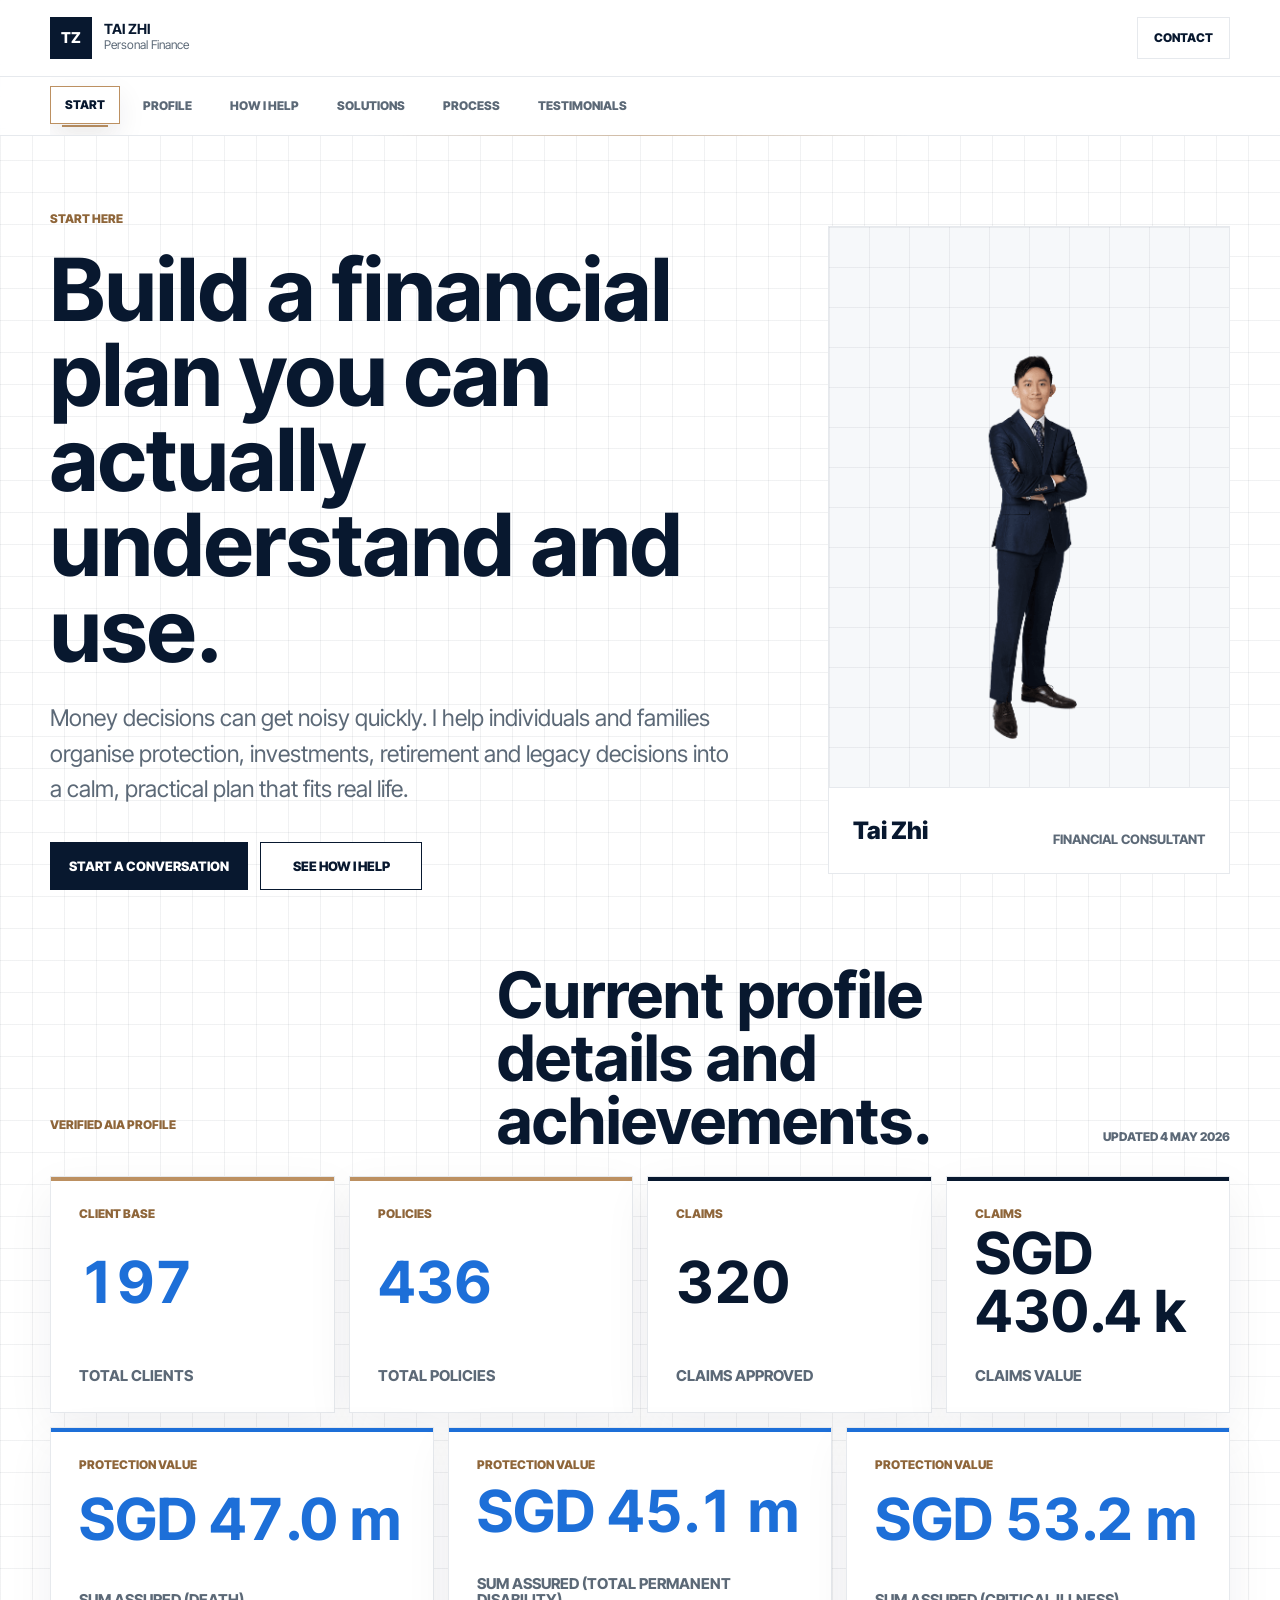
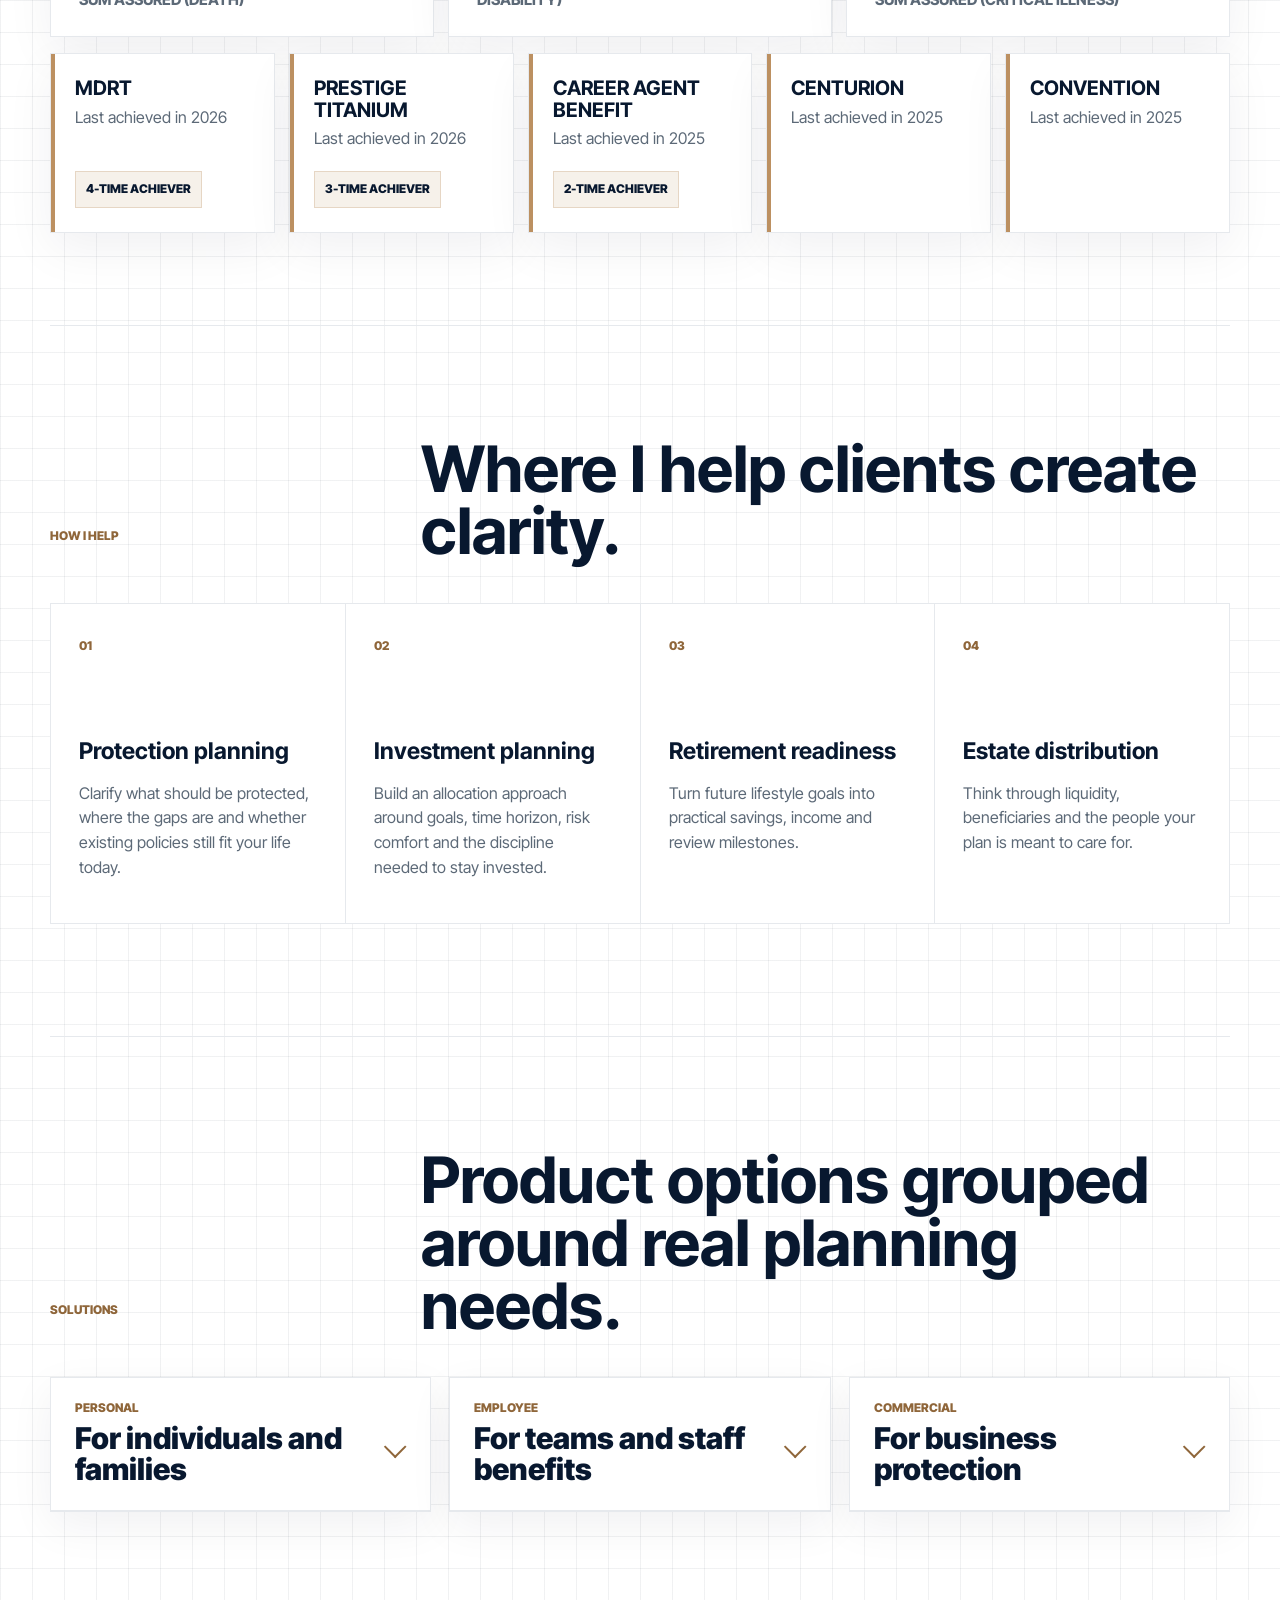
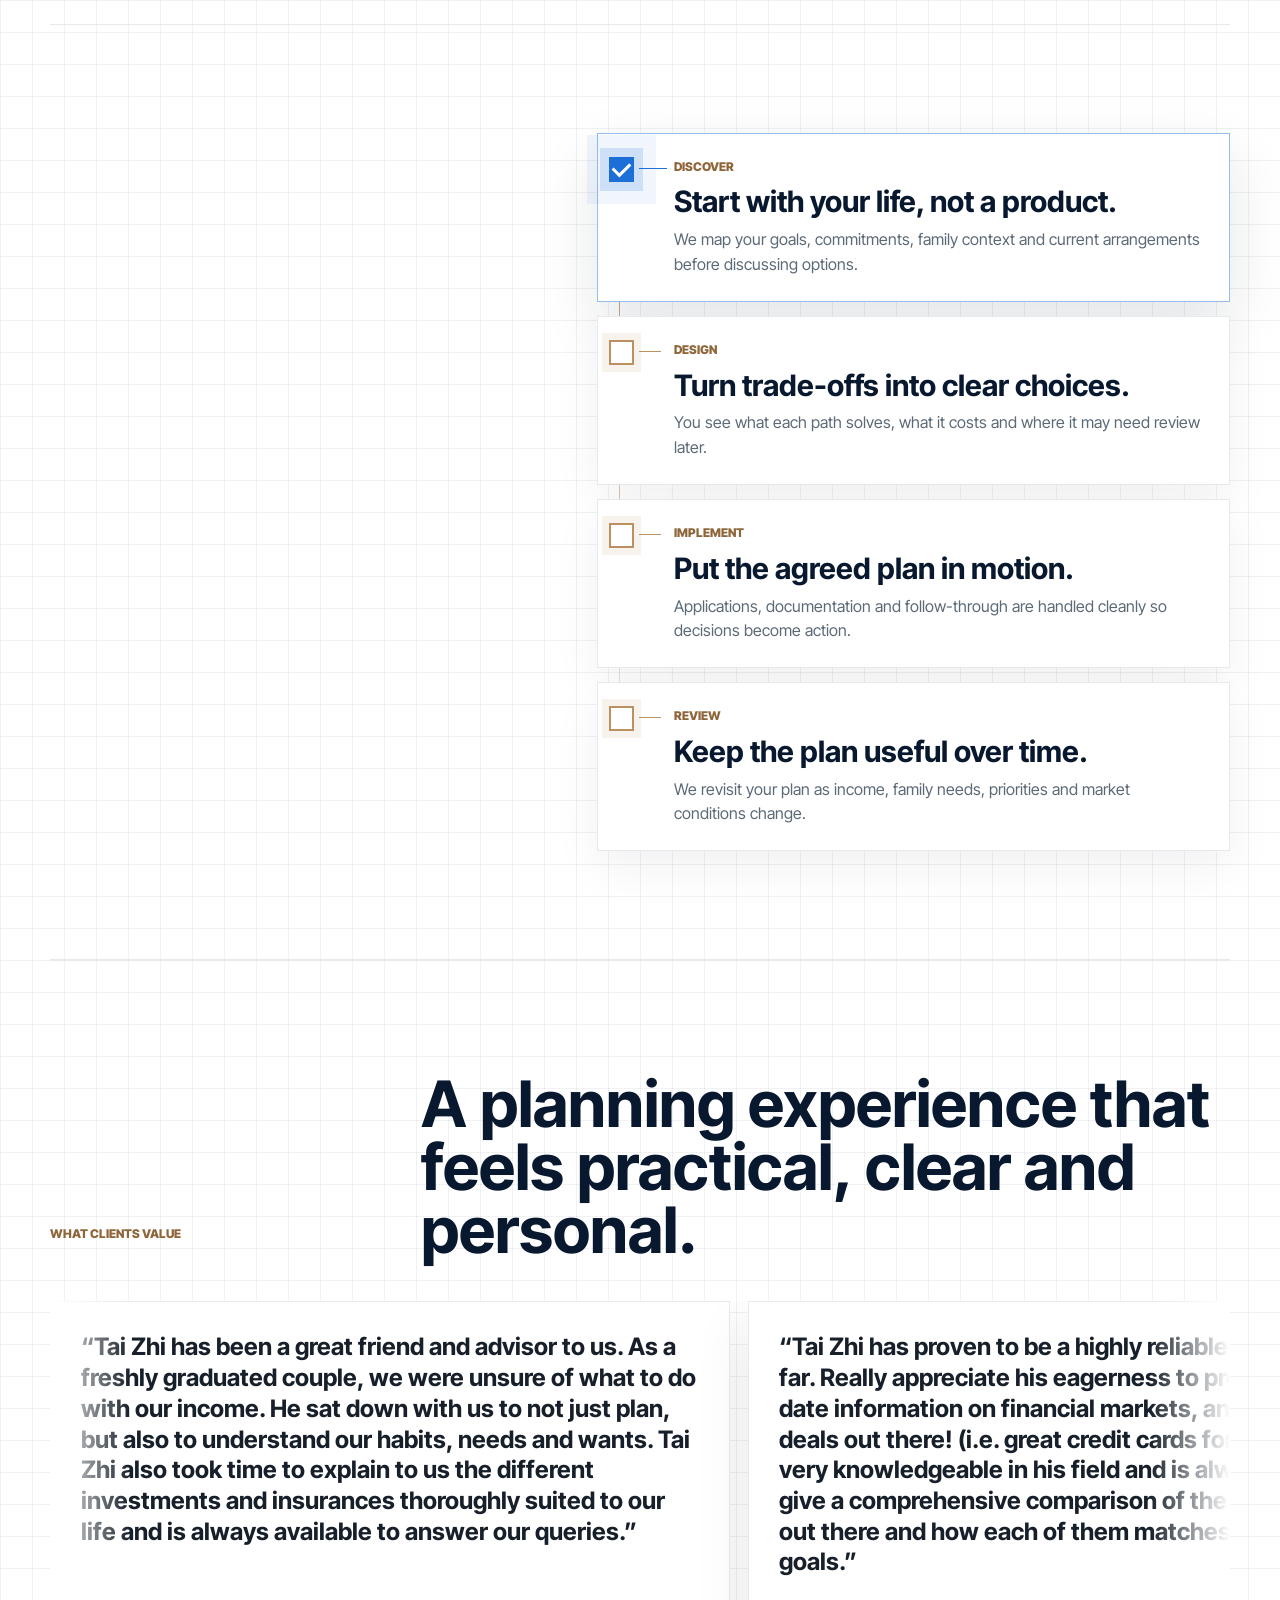
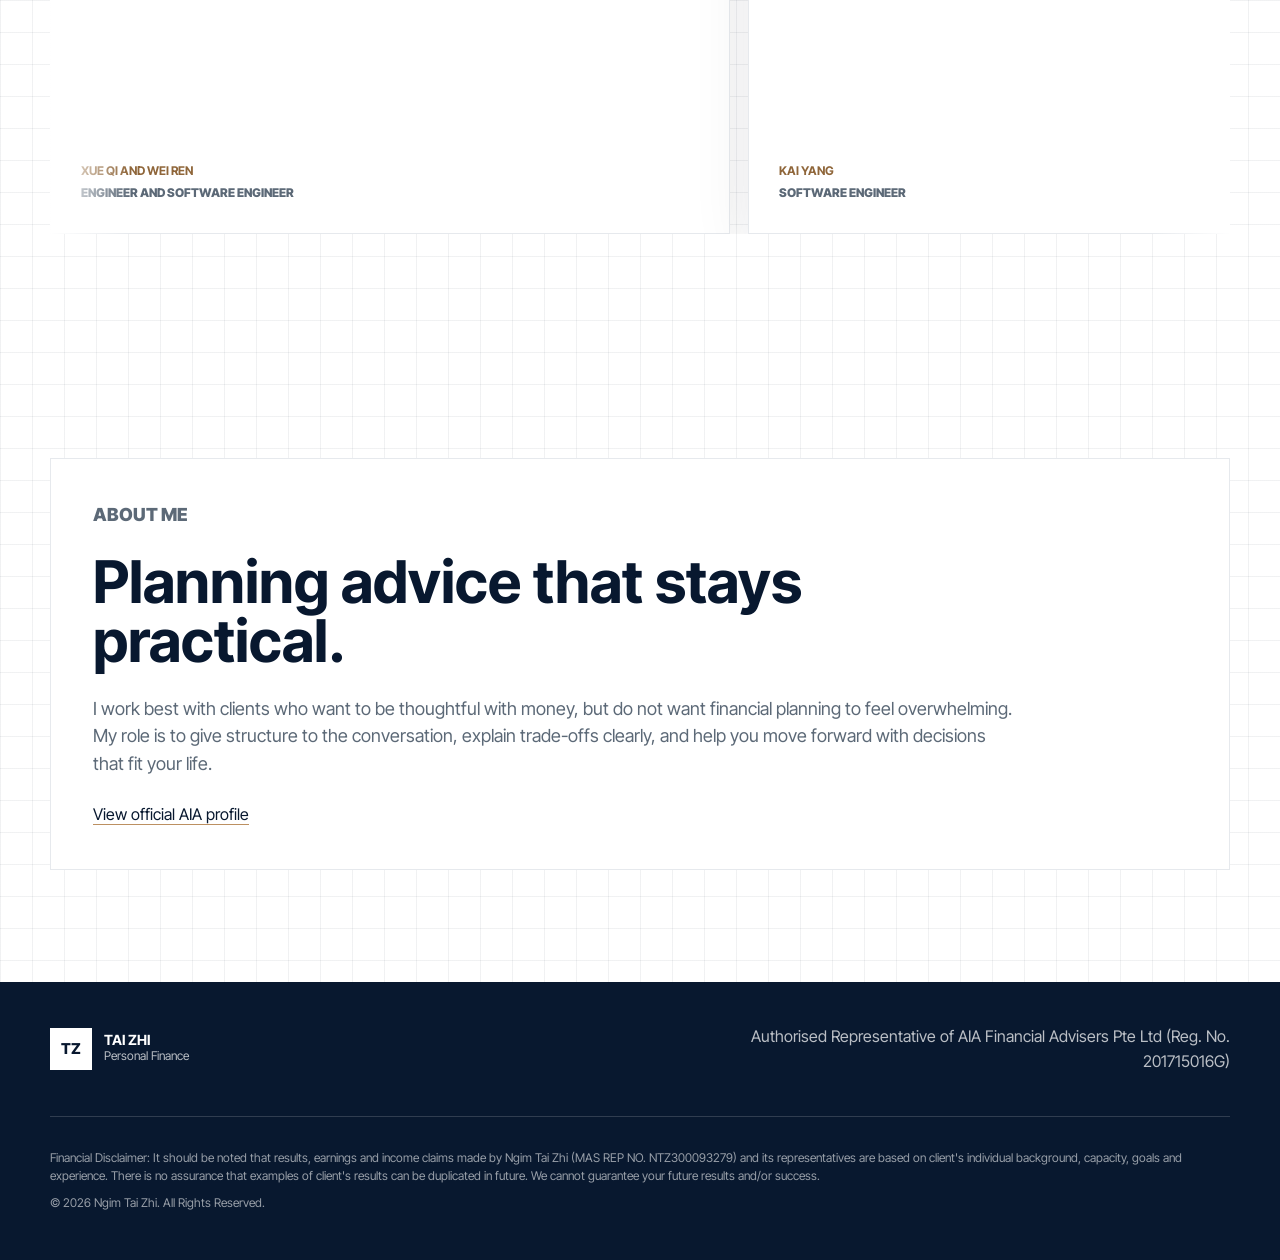
==== commit 75cbbeac: "Make process checks follow scroll direction" ====
--- a/index.html
+++ b/index.html
@@ -13,7 +13,7 @@
     <link rel="preconnect" href="https://fonts.googleapis.com">
     <link rel="preconnect" href="https://fonts.gstatic.com" crossorigin>
     <link href="https://fonts.googleapis.com/css2?family=Inter+Tight:wght@400;500;600;700;800;900&display=swap" rel="stylesheet">
-    <link rel="stylesheet" href="assets/redesign.css">
+    <link rel="stylesheet" href="assets/redesign.css?v=20260504-process-checks-2">
     <script async src="https://www.googletagmanager.com/gtag/js?id=G-VYE7EDQP5F"></script>
     <script>
       window.dataLayer = window.dataLayer || [];
@@ -338,6 +338,6 @@
       </div>
     </footer>
 
-    <script src="assets/redesign.js"></script>
+    <script src="assets/redesign.js?v=20260504-process-checks-2"></script>
   </body>
 </html>
--- a/assets/redesign.css
+++ b/assets/redesign.css
@@ -1044,28 +1044,28 @@
 
 .process-check {
   position: absolute;
-  top: 25px;
-  left: 13px;
+  top: 23px;
+  left: 11px;
   z-index: 1;
-  width: 21px;
-  height: 21px;
+  width: 25px;
+  height: 25px;
   display: grid;
   place-items: center;
   background: var(--white);
   border: 2px solid var(--gold);
-  box-shadow: 0 0 0 7px rgba(188, 144, 97, 0.1);
+  box-shadow: 0 0 0 7px rgba(188, 144, 97, 0.12);
   overflow: hidden;
   transition: background 220ms ease, border-color 220ms ease, box-shadow 220ms ease, transform 220ms ease;
 }
 
 .process-check::before {
   content: "";
-  width: 6px;
-  height: 11px;
-  border-right: 2px solid var(--white);
-  border-bottom: 2px solid var(--white);
+  width: 8px;
+  height: 14px;
+  border-right: 3px solid var(--white);
+  border-bottom: 3px solid var(--white);
   opacity: 0;
-  transform: translateY(-1px) rotate(45deg) scale(0.45);
+  transform: translateY(-2px) rotate(45deg) scale(0.28);
   transform-origin: center;
 }
 
@@ -1075,25 +1075,28 @@
   box-shadow: 0 0 0 8px rgba(188, 144, 97, 0.13);
 }
 
-.process-card.reveal.is-visible .process-check {
+.process-card.is-checked .process-check {
   background: var(--gold);
   border-color: var(--gold);
-}
-
-.process-card.reveal.is-visible .process-check::before {
+  box-shadow: 0 0 0 8px rgba(188, 144, 97, 0.18), 0 0 0 18px rgba(188, 144, 97, 0.06);
+  animation: checkPop 520ms ease both;
+}
+
+.process-card.is-checked .process-check::before {
   opacity: 1;
-  animation: checkDraw 360ms ease both;
+  animation: checkDraw 520ms cubic-bezier(0.16, 1, 0.3, 1) both;
 }
 
 .process-card.is-current .process-check {
   background: #1d6fd8;
   border-color: #1d6fd8;
-  box-shadow: 0 0 0 8px rgba(29, 111, 216, 0.12), 0 0 0 16px rgba(29, 111, 216, 0.05);
+  box-shadow: 0 0 0 9px rgba(29, 111, 216, 0.16), 0 0 0 22px rgba(29, 111, 216, 0.06);
+  animation: checkPop 520ms ease both;
 }
 
 .process-card.is-current .process-check::before {
   opacity: 1;
-  animation: checkDraw 360ms ease both;
+  animation: checkDraw 520ms cubic-bezier(0.16, 1, 0.3, 1) both;
 }
 
 .process-card > span:not(.process-check) {
@@ -1245,15 +1248,31 @@
 @keyframes checkDraw {
   0% {
     opacity: 0;
-    transform: translateY(-1px) rotate(45deg) scale(0.35);
-  }
-  72% {
+    transform: translateY(-2px) rotate(45deg) scale(0.2);
+  }
+  42% {
     opacity: 1;
-    transform: translateY(-1px) rotate(45deg) scale(1.12);
+    transform: translateY(-2px) rotate(45deg) scale(1.26);
+  }
+  74% {
+    opacity: 1;
+    transform: translateY(-2px) rotate(45deg) scale(0.92);
   }
   100% {
     opacity: 1;
-    transform: translateY(-1px) rotate(45deg) scale(1);
+    transform: translateY(-2px) rotate(45deg) scale(1);
+  }
+}
+
+@keyframes checkPop {
+  0% {
+    transform: scale(0.72);
+  }
+  58% {
+    transform: scale(1.2);
+  }
+  100% {
+    transform: scale(1);
   }
 }
 
